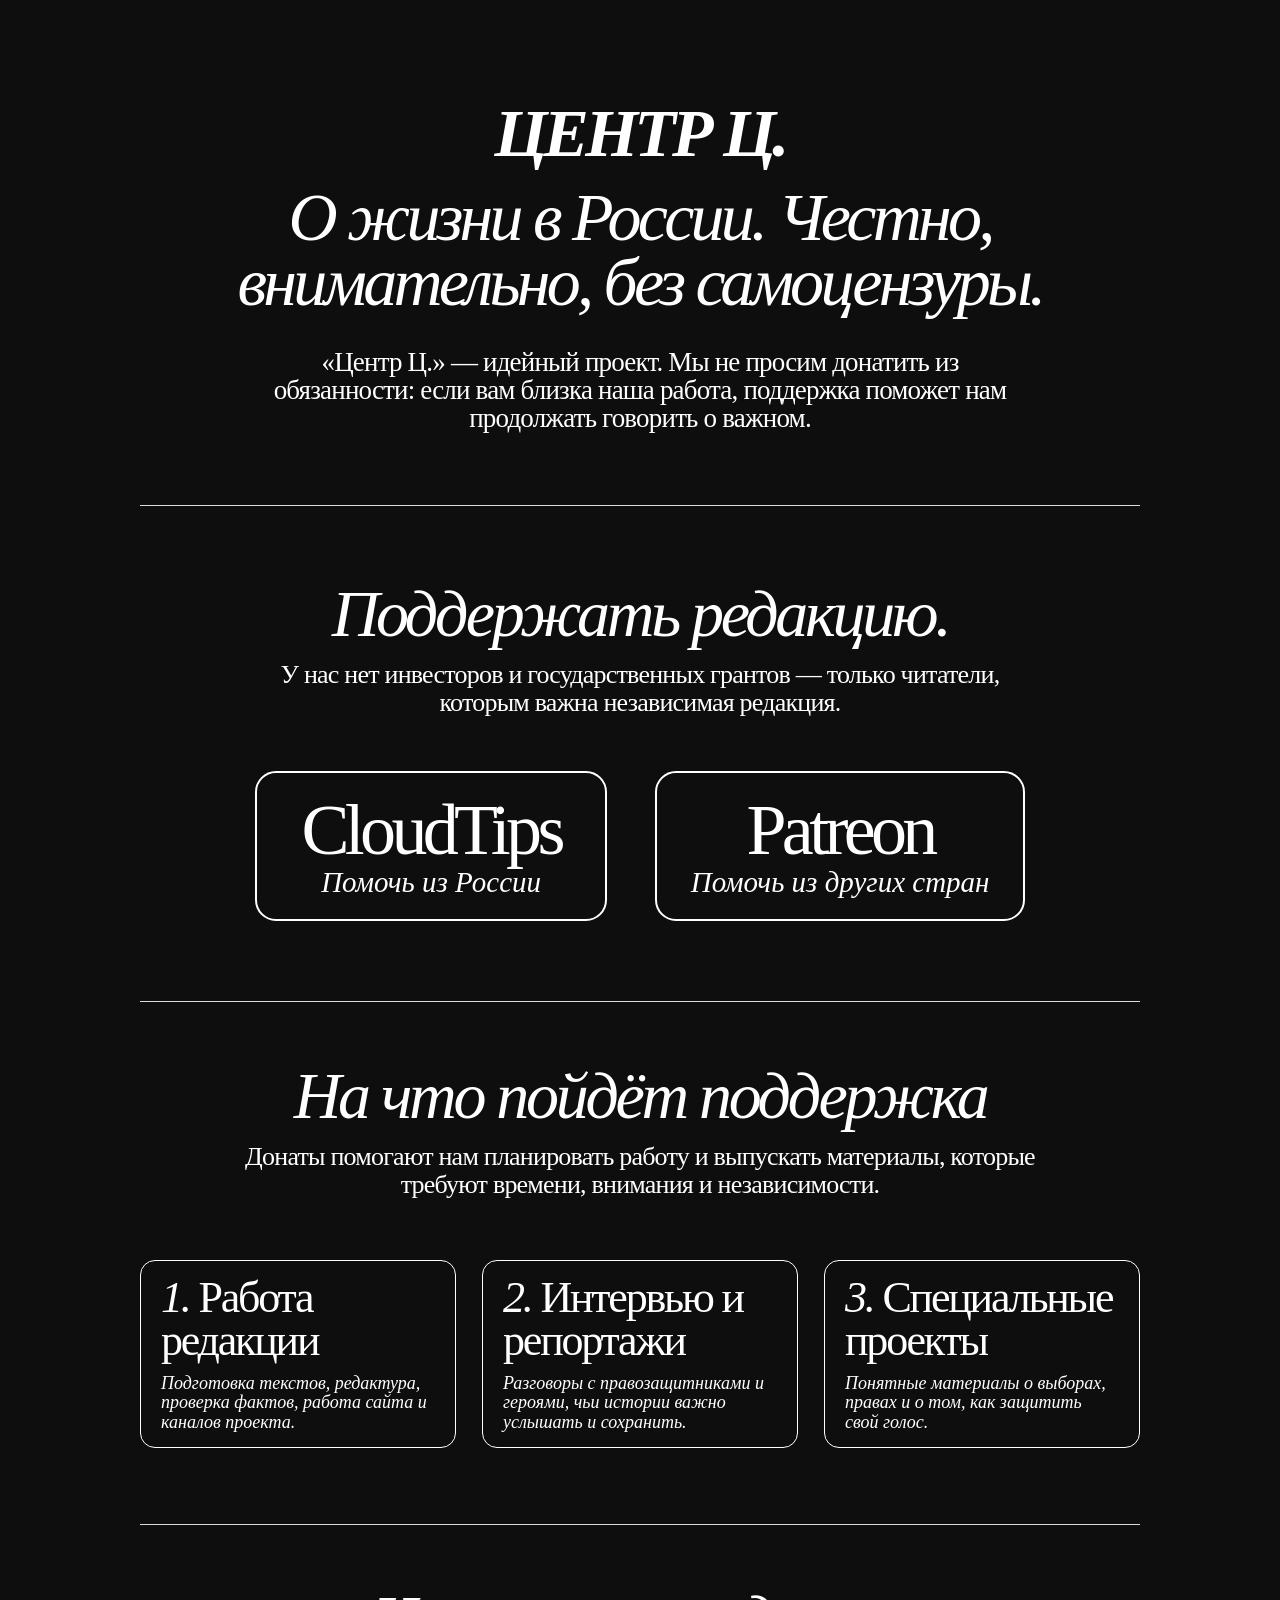
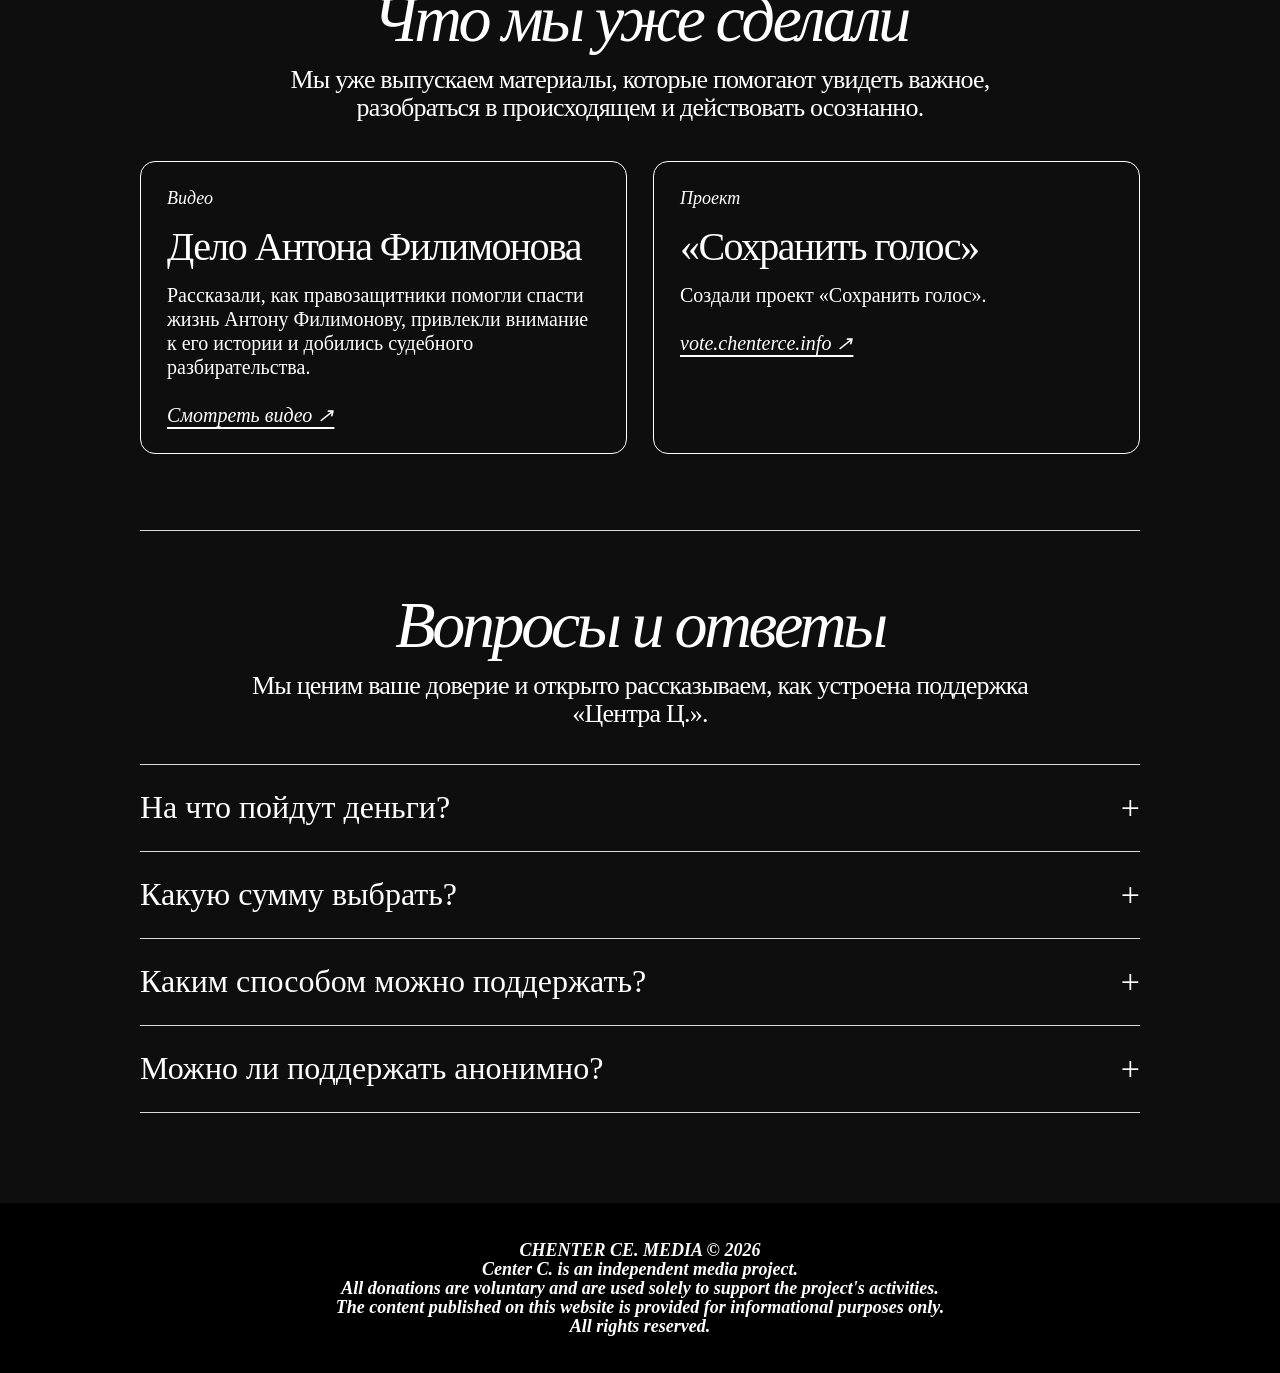
==== index.html @ a2ca0f95 "Serve donation page at root on donate.centerce.me" ====
<!doctype html>
<html lang="ru">
<head>
  <meta charset="UTF-8">
  <meta name="viewport" content="width=device-width, initial-scale=1">
  <meta name="description" content="Поддержите независимое медиа Центр Ц.">
  <link rel="canonical" href="https://donate.centerce.me">
  <title>Центр Ц. — поддержать</title>
  <style>
    :root { color-scheme: dark; --ink: #fff; --line: rgba(255,255,255,.85); }
    * { box-sizing: border-box; }
    html { scroll-behavior: smooth; }
    body { margin: 0; min-width: 320px; background: #0e0e0e; color: var(--ink); font-family: "Times New Roman", Times, serif; }
    .sheet { position: relative; isolation: isolate; overflow: hidden; background: #0e0e0e; }
    .sheet::before, .sheet::after {
      content: ''; position: absolute; z-index: -1; pointer-events: none;
      width: clamp(580px, 85vw, 1100px); aspect-ratio: 1; left: 100%;
      background: radial-gradient(circle, rgba(57,126,152,.85), rgba(57,126,152,.3) 35%, transparent 70%);
      animation: background-drift 44s linear infinite;
      will-change: transform;
    }
    .sheet::before { top: 5%; animation-delay: -12s; }
    .sheet::after { top: 49%; animation-duration: 56s; animation-delay: -38s; }
    @keyframes background-drift {
      0% { transform: translateX(0); opacity: 0; }
      12%, 88% { opacity: 1; }
      100% { transform: translateX(calc(-100vw - 100%)); opacity: 0; }
    }
    .masthead, .support, .spending, .projects, .faq { width: min(100% - 64px, 1000px); margin-inline: auto; }
    .masthead { padding: 94px 0 72px; text-align: center; }
    h1 { margin: 0 0 12px; font-size: clamp(40px, 5.5vw, 68px); font-style: italic; font-weight: 700; letter-spacing: -.055em; }
    .tagline { max-width: 900px; margin: 0 auto; font-size: clamp(32px, 5.5vw, 68px); font-style: italic; line-height: .96; letter-spacing: -.055em; }
    .project-note { max-width: 750px; margin: 32px auto 0; font-size: clamp(19px, 2.4vw, 27px); line-height: 1.05; letter-spacing: -.03em; }
    .rule { width: min(100% - 64px, 1000px); height: 1px; margin: 0 auto; background: var(--line); }
    .support { padding: 74px 0 80px; text-align: center; }
    .support-heading { margin: 0 0 14px; font-size: clamp(34px, 5.5vw, 66px); font-style: italic; font-weight: 400; line-height: 1.02; letter-spacing: -.05em; text-align: center; }
    .support-intro, .spending-intro, .projects-intro, .faq-intro { max-width: 810px; margin: 0 auto; font-size: clamp(19px, 2.4vw, 26px); line-height: 1.08; text-align: center; letter-spacing: -.03em; }
    .options { display: grid; grid-template-columns: 1fr 1.05fr; gap: 48px; max-width: 770px; margin: 54px auto 0; }
    .stamp { display: flex; flex-direction: column; justify-content: center; padding: 20px 15px; min-height: 150px; border: 2px solid white; border-radius: 21px; color: inherit; text-decoration: none; transition: background .2s, transform .2s; }
    .stamp:hover { background: rgba(255,255,255,.09); transform: translateY(-3px); }
    .via { font-size: clamp(40px, 6vw, 72px); letter-spacing: -.065em; line-height: 1; }
    .for { font-size: clamp(20px, 2.7vw, 29px); font-style: italic; }
    .spending, .projects, .faq { padding: 60px 0 0; border-top: 1px solid var(--line); }
    .spending-grid { display: grid; grid-template-columns: repeat(3, minmax(0, 1fr)); gap: 26px; margin-top: 60px; }
    .spending-card { padding: 15px 20px; border: 1px solid white; border-radius: 15px; }
    .spending-card h3 { margin: 0 0 12px; font-size: clamp(26px, 3.7vw, 44px); font-weight: 400; letter-spacing: -.05em; line-height: .98; }
    .spending-card p { margin: 0; font-size: 18px; font-style: italic; line-height: 1.08; }
    .projects, .faq { margin-top: 76px; }
    .projects-grid { display: grid; grid-template-columns: repeat(2,minmax(0,1fr)); gap: 26px; margin-top: 38px; }
    .project-card { display: block; padding: 26px; border: 1px solid white; border-radius: 15px; color: inherit; text-decoration: none; transition: background .2s; }
    .project-card:hover { background: rgba(255,255,255,.08); }
    .project-card__type { margin: 0 0 18px; font-size: 18px; font-style: italic; }
    .project-card h3 { margin: 0 0 16px; font-size: clamp(28px,3.5vw,40px); font-weight: 400; line-height: 1; letter-spacing: -.04em; }
    .project-card p:not(.project-card__type) { margin: 0; font-size: 20px; line-height: 1.2; }
    .project-card__link { display: inline-block; margin-top: 24px; font-size: 20px; font-style: italic; text-decoration: underline; text-underline-offset: 5px; overflow-wrap: anywhere; }
    .faq-list { margin-top: 36px; border-top: 1px solid var(--line); }
    .faq-item { border-bottom: 1px solid var(--line); }
    .faq-item summary { display: flex; align-items: center; justify-content: space-between; gap: 24px; padding: 24px 0; font-size: clamp(23px,3vw,32px); cursor: pointer; list-style: none; }
    .faq-item summary::-webkit-details-marker { display: none; }
    .faq-item summary::after { content: '+'; font-size: 34px; flex-shrink: 0; }
    .faq-item[open] summary::after { content: '−'; }
    .faq-answer { max-width: 850px; padding: 0 36px 26px 0; font-size: 21px; line-height: 1.35; }
    .faq-answer p { margin: 0; }
    a:focus-visible, summary:focus-visible { outline: 2px solid #96dcf7; outline-offset: 6px; }
    footer { margin-top: 90px; padding: 38px 24px; background: #000; text-align: center; font-size: 18px; font-weight: 700; font-style: italic; line-height: 1.05; }
    footer p { margin: 0; }
    @media (max-width: 640px) {
      .masthead, .support, .spending, .projects, .faq, .rule { width: calc(100% - 40px); }
      .masthead { padding: 58px 0 44px; }
      .tagline br { display: none; }
      .project-note { margin-top: 26px; line-height: 1.2; }
      .support { padding: 44px 0; }
      .options { gap: 18px; margin-top: 32px; grid-template-columns: 1fr; }
      .stamp { min-height: 126px; }
      .spending, .projects, .faq { padding-top: 42px; }
      .spending-grid, .projects-grid { grid-template-columns: 1fr; gap: 18px; margin-top: 30px; }
      .spending-card { padding: 22px; }
      .spending-card h3 { font-size: 32px; }
      .projects, .faq { margin-top: 48px; }
      .faq-answer { font-size: 19px; padding-right: 12px; }
      footer { margin-top: 56px; font-size: 15px; }
    }
    .stamp, .project-card { transition: background .25s, transform .3s, box-shadow .3s, border-color .3s; }
    @media (hover: hover) {
      .stamp:hover, .project-card:hover { transform: translateY(-5px); border-color: #b3e8fa; box-shadow: 0 12px 32px rgba(0,0,0,.2); }
      .project-card:hover .project-card__link { transform: translateX(5px); }
    }
    .stamp:active, .project-card:active { transform: translateY(0) scale(.985); }
    .project-card__link { transition: transform .3s; }
    .faq-item summary { transition: color .2s; }
    .faq-item summary:hover { color: #b3e8fa; }
    .faq-item summary::after { transition: transform .3s; }
    .faq-item[open] summary::after { content: '+'; transform: rotate(45deg); }
    .motion-pending { opacity: 0; transform: translateY(22px); }
    .motion-visible { animation: reveal-in .7s cubic-bezier(.2,.7,.2,1) both; }
    @keyframes reveal-in { from { opacity: 0; transform: translateY(22px); } to { opacity: 1; transform: translateY(0); } }
    .motion-paused::before, .motion-paused::after { animation-play-state: paused; }
    @media (prefers-reduced-motion: reduce) {
      html { scroll-behavior: auto; }
      .sheet::before, .sheet::after { animation: none; will-change: auto; opacity: 1; }
      .sheet::before { left: 60%; } .sheet::after { left: -35%; }
      .stamp, .project-card, .project-card__link, .faq-item summary, .faq-item summary::after { transition: none; }
      .motion-pending, .motion-visible { animation: none; opacity: 1; transform: none; }
    }
  </style>
</head>
<body>
  <main class="sheet">
    <header class="masthead">
      <h1>ЦЕНТР Ц.</h1>
      <p class="tagline">О жизни в России. Честно,<br>внимательно, без самоцензуры.</p>
      <p class="project-note">«Центр Ц.» — идейный проект. Мы не просим донатить из обязанности: если вам близка наша работа, поддержка поможет нам продолжать говорить о важном.</p>

    </header>

    <div class="rule" aria-hidden="true"></div>

    <section class="support" id="support" aria-labelledby="support-title">
      <h2 class="support-heading" id="support-title">Поддержать редакцию.</h2>
      <p class="support-intro">У нас нет инвесторов и государственных грантов — только читатели, которым важна независимая редакция.</p>
      <div class="options">
        <a class="stamp" href="https://pay.cloudtips.ru/p/ed5ec252" target="_blank" rel="noopener noreferrer">
          <span class="via">CloudTips</span>
          <span class="for">Помочь из России</span>
        </a>
        <a class="stamp" href="https://www.patreon.com/cw/TsentrTs" target="_blank" rel="noopener noreferrer">
          <span class="via">Patreon</span>
          <span class="for">Помочь из других стран</span>
        </a>
      </div>
    </section>

    <section class="spending" id="spending" aria-labelledby="spending-title">
      <h2 class="support-heading" id="spending-title">На что пойдёт поддержка</h2>
      <p class="spending-intro">Донаты помогают нам планировать работу и выпускать материалы, которые требуют времени, внимания и независимости.</p>
      <div class="spending-grid">
        <article class="spending-card">
          <h3><i>1.</i> Работа редакции</h3>
          <p>Подготовка текстов, редактура, проверка фактов, работа сайта и каналов проекта.</p>
        </article>
        <article class="spending-card">
          <h3><i>2.</i> Интервью и репортажи</h3>
          <p>Разговоры с правозащитниками и героями, чьи истории важно услышать и сохранить.</p>
        </article>
        <article class="spending-card">
          <h3><i>3.</i> Специальные проекты</h3>
          <p>Понятные материалы о выборах, правах и о том, как защитить свой голос.</p>
        </article>
      </div>
    </section>

    <section class="projects" id="projects" aria-labelledby="projects-title">
      <h2 class="support-heading" id="projects-title">Что мы уже сделали</h2>
      <p class="projects-intro">Мы уже выпускаем материалы, которые помогают увидеть важное, разобраться в происходящем и действовать осознанно.</p>
      <div class="projects-grid">
        <a class="project-card" href="https://youtu.be/QiKIW2X_VVM?si=Dqavt73WGXZpMaJh" target="_blank" rel="noopener noreferrer">
          <div>
            <p class="project-card__type">Видео</p>
            <h3>Дело Антона Филимонова</h3>
            <p>Рассказали, как правозащитники помогли спасти жизнь Антону Филимонову, привлекли внимание к его истории и добились судебного разбирательства.</p>
            <span class="project-card__link">Смотреть видео ↗</span>
          </div>
        </a>
        <a class="project-card" href="https://vote.chenterce.info" target="_blank" rel="noopener noreferrer">
          <div>
            <p class="project-card__type">Проект</p>
            <h3>«Сохранить голос»</h3>
            <p>Создали проект «Сохранить голос».</p>
            <span class="project-card__link">vote.chenterce.info ↗</span>
          </div>
        </a>
      </div>
    </section>

    <section class="faq" id="faq" aria-labelledby="faq-title">
      <h2 class="support-heading" id="faq-title">Вопросы и ответы</h2>
      <p class="faq-intro">Мы ценим ваше доверие и открыто рассказываем, как устроена поддержка «Центра Ц.».</p>
      <div class="faq-list">
        <details class="faq-item">
          <summary>На что пойдут деньги?</summary>
          <div class="faq-answer">
            <p>На работу редакции: подготовку материалов, оплату сервисов, развитие сайта и Telegram-канала, а также на новые специальные проекты. Ваша поддержка даёт нам возможность планировать работу и оставаться независимыми.</p>
          </div>
        </details>
        <details class="faq-item">
          <summary>Какую сумму выбрать?</summary>
          <div class="faq-answer">
            <p>Любую комфортную для вас. Разовый донат помогает уже сегодня, а регулярный — делает работу редакции устойчивее. Главное для нас — ваше участие и доверие.</p>
          </div>
        </details>
        <details class="faq-item">
          <summary>Каким способом можно поддержать?</summary>
          <div class="faq-answer">
            <p>CloudTips подойдёт для российских карт, Patreon — для платежей в других валютах. Выберите вариант, который удобен именно вам.</p>
          </div>
        </details>
        <details class="faq-item">
          <summary>Можно ли поддержать анонимно?</summary>
          <div class="faq-answer">
            <p>Возможность скрыть имя и состав передаваемых данных зависят от выбранного платёжного сервиса. Перед переводом проверьте его настройки приватности и условия обработки данных.</p>
          </div>
        </details>
      </div>
    </section>

    <footer>
      <p class="legal-title">CHENTER CE. MEDIA © 2026</p>
      <p class="legal-copy">Center C. is an independent media project.<br>All donations are voluntary and are used solely to support the project's activities.<br>The content published on this website is provided for informational purposes only.<br>All rights reserved.</p>
    </footer>
  </main>

  <script>
    (() => {
      const reduced = matchMedia('(prefers-reduced-motion: reduce)');
      const revealItems = document.querySelectorAll('.masthead > *, .support-heading, .support-intro, .spending-intro, .projects-intro, .faq-intro, .options, .spending-grid, .projects-grid, .faq-list');
      if ('IntersectionObserver' in window && !reduced.matches) {
        const observer = new IntersectionObserver(entries => {
          entries.forEach(({target, isIntersecting}) => {
            if (!isIntersecting) return;
            target.classList.remove('motion-pending');
            target.classList.add('motion-visible');
            observer.unobserve(target);
          });
        }, {threshold: .08});
        revealItems.forEach(item => { item.classList.add('motion-pending'); observer.observe(item); });
        reduced.addEventListener('change', () => {
          if (reduced.matches) { observer.disconnect(); revealItems.forEach(item => item.classList.remove('motion-pending')); }
        });
      }
      document.addEventListener('visibilitychange', () => {
        document.querySelector('.sheet').classList.toggle('motion-paused', document.hidden);
      });
      document.querySelectorAll('.faq-item').forEach(item => {
        const summary = item.querySelector('summary');
        const answer = item.querySelector('.faq-answer');
        let animation, expanded = item.open;
        summary.addEventListener('click', event => {
          if (reduced.matches || !item.animate) return;
          event.preventDefault();
          expanded = !(animation ? expanded : item.open);
          const from = item.getBoundingClientRect().height;
          if (animation) animation.cancel();
          item.open = true;
          const to = summary.getBoundingClientRect().height + (expanded ? answer.getBoundingClientRect().height : 0) + 1;
          item.style.overflow = 'hidden';
          animation = item.animate({height: [from + 'px', to + 'px']}, {duration: 280, easing: 'cubic-bezier(.2,.7,.2,1)'});
          animation.onfinish = () => { item.open = expanded; item.style.overflow = ''; animation = null; };
        });
      });
    })();
  </script>
</body>
</html>
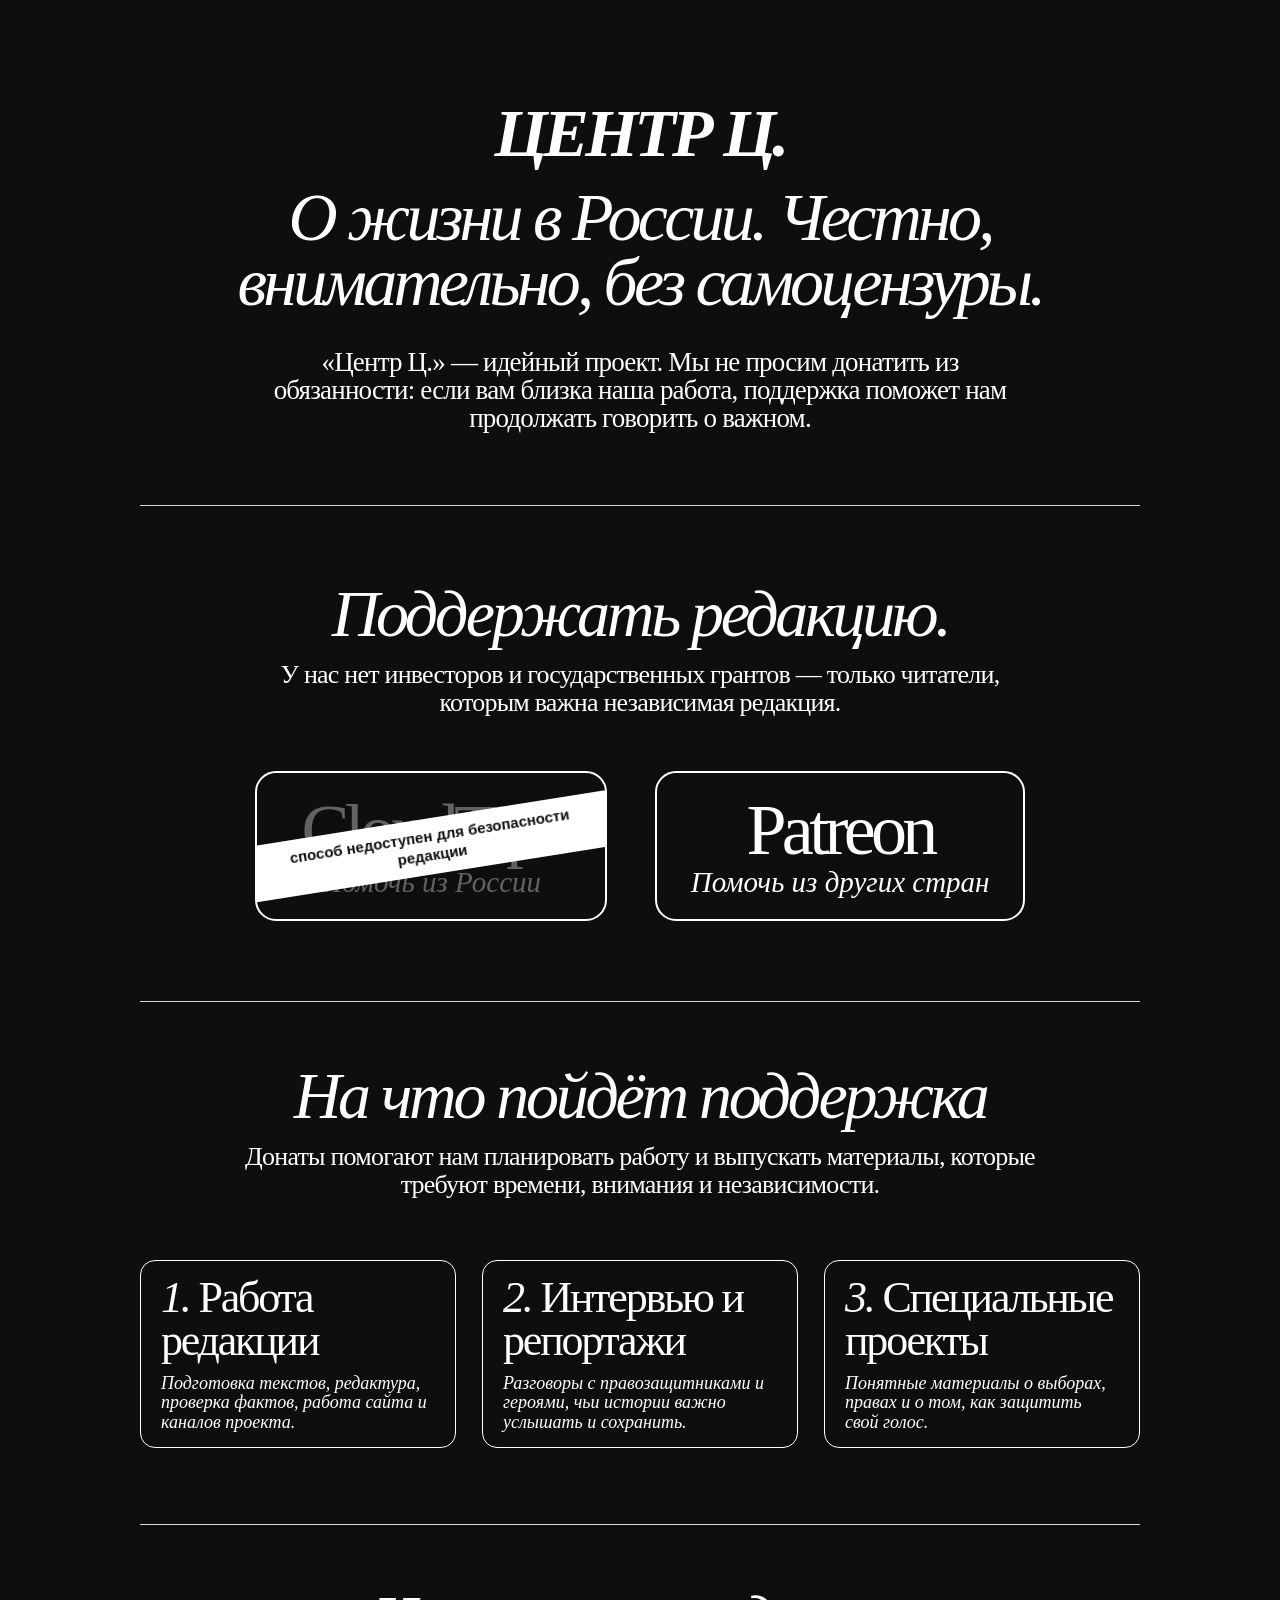
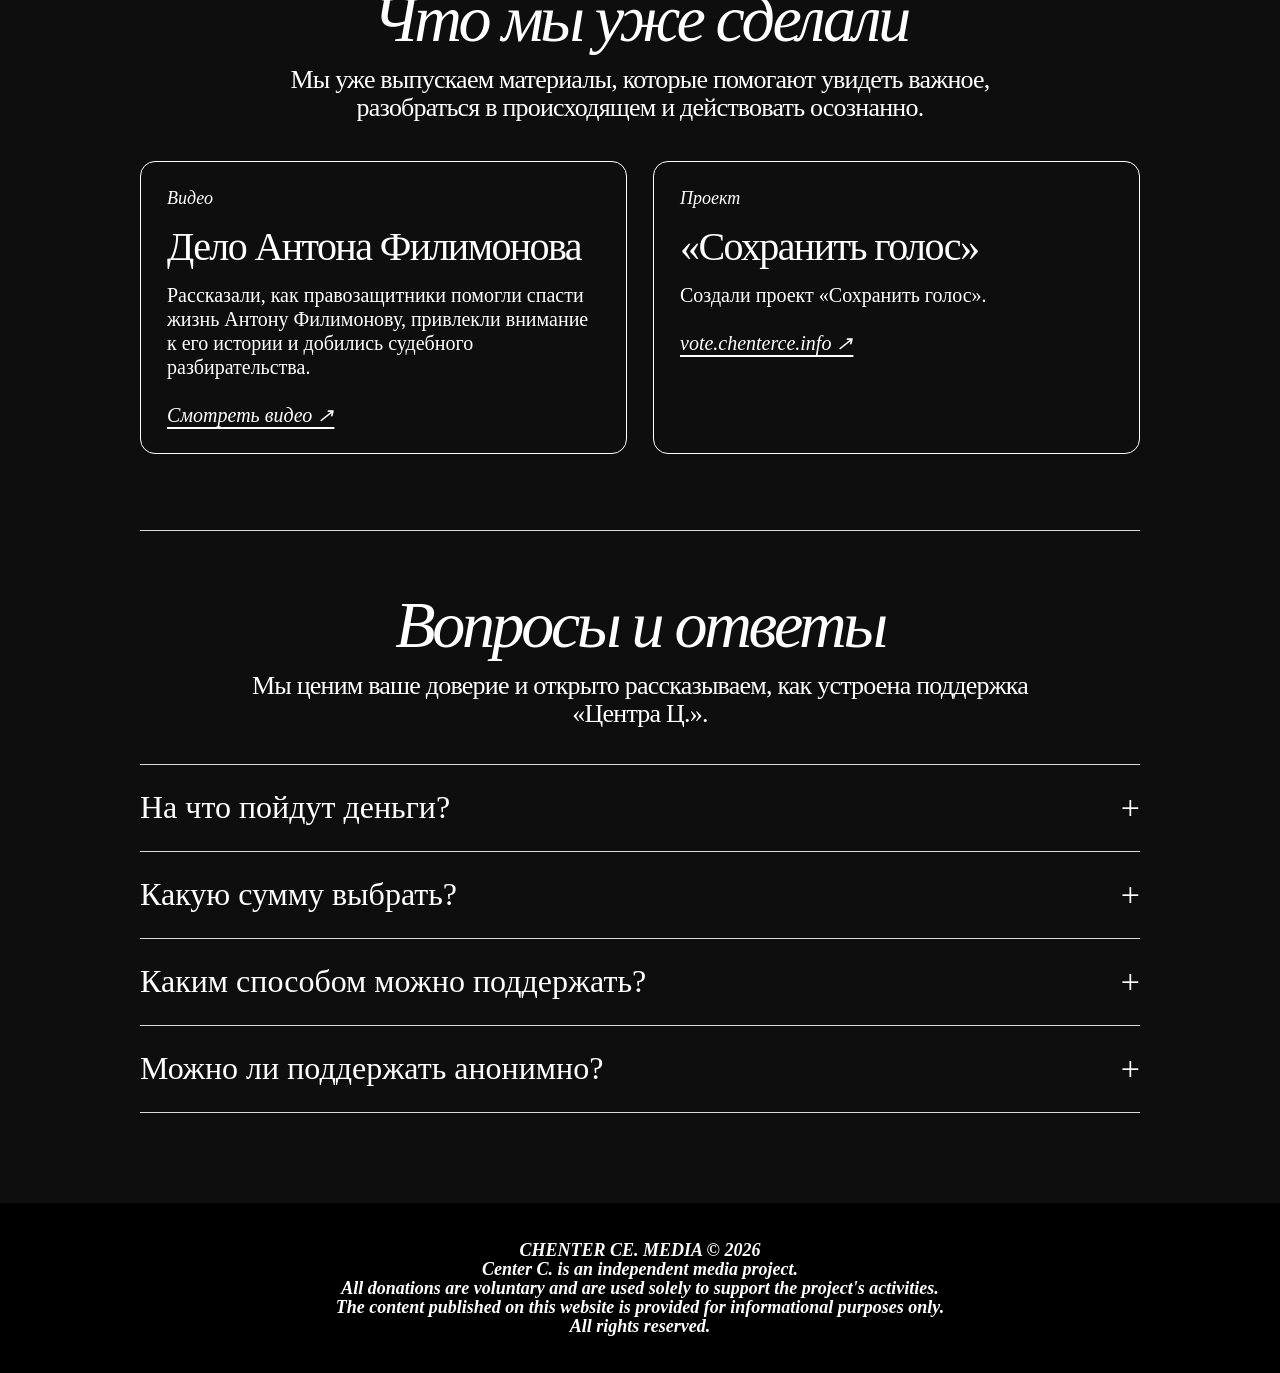
==== commit a83cbfe1: "Disable CloudTips donations for editorial safety" ====
--- a/index.html
+++ b/index.html
@@ -102,6 +102,21 @@
       .stamp, .project-card, .project-card__link, .faq-item summary, .faq-item summary::after { transition: none; }
       .motion-pending, .motion-visible { animation: none; opacity: 1; transform: none; }
     }
+
+/* Crossed-out payment method with the explanation on the stripe. */
+.donation-unavailable { position: relative; overflow: hidden; min-height: 150px; }
+.donation-unavailable > span:not(.donation-unavailable__notice) { opacity: .35; }
+.donation-unavailable__notice {
+  position: absolute; top: 50%; left: -2%; width: 104%;
+  transform: translateY(-50%) rotate(-9deg);
+  padding: 8px 20px; border-block: 1px solid #fff;
+  background: #fff; color: #0e0e0e; text-align: center;
+  font: 600 15px/1.25 Arial, sans-serif;
+}
+.donation-unavailable:hover, .donation-unavailable:active {
+  transform: none; box-shadow: none; border-color: #fff;
+}
+.stamp.donation-unavailable:hover { background: transparent; }
   </style>
 </head>
 <body>
@@ -119,10 +134,11 @@
       <h2 class="support-heading" id="support-title">Поддержать редакцию.</h2>
       <p class="support-intro">У нас нет инвесторов и государственных грантов — только читатели, которым важна независимая редакция.</p>
       <div class="options">
-        <a class="stamp" href="https://pay.cloudtips.ru/p/ed5ec252" target="_blank" rel="noopener noreferrer">
+        <div class="stamp donation-unavailable" aria-disabled="true">
           <span class="via">CloudTips</span>
           <span class="for">Помочь из России</span>
-        </a>
+          <span class="donation-unavailable__notice">способ недоступен для безопасности редакции</span>
+        </div>
         <a class="stamp" href="https://www.patreon.com/cw/TsentrTs" target="_blank" rel="noopener noreferrer">
           <span class="via">Patreon</span>
           <span class="for">Помочь из других стран</span>
@@ -191,7 +207,7 @@
         <details class="faq-item">
           <summary>Каким способом можно поддержать?</summary>
           <div class="faq-answer">
-            <p>CloudTips подойдёт для российских карт, Patreon — для платежей в других валютах. Выберите вариант, который удобен именно вам.</p>
+            <p>CloudTips недоступен для безопасности редакции. Поддержать нас можно через Patreon.</p>
           </div>
         </details>
         <details class="faq-item">
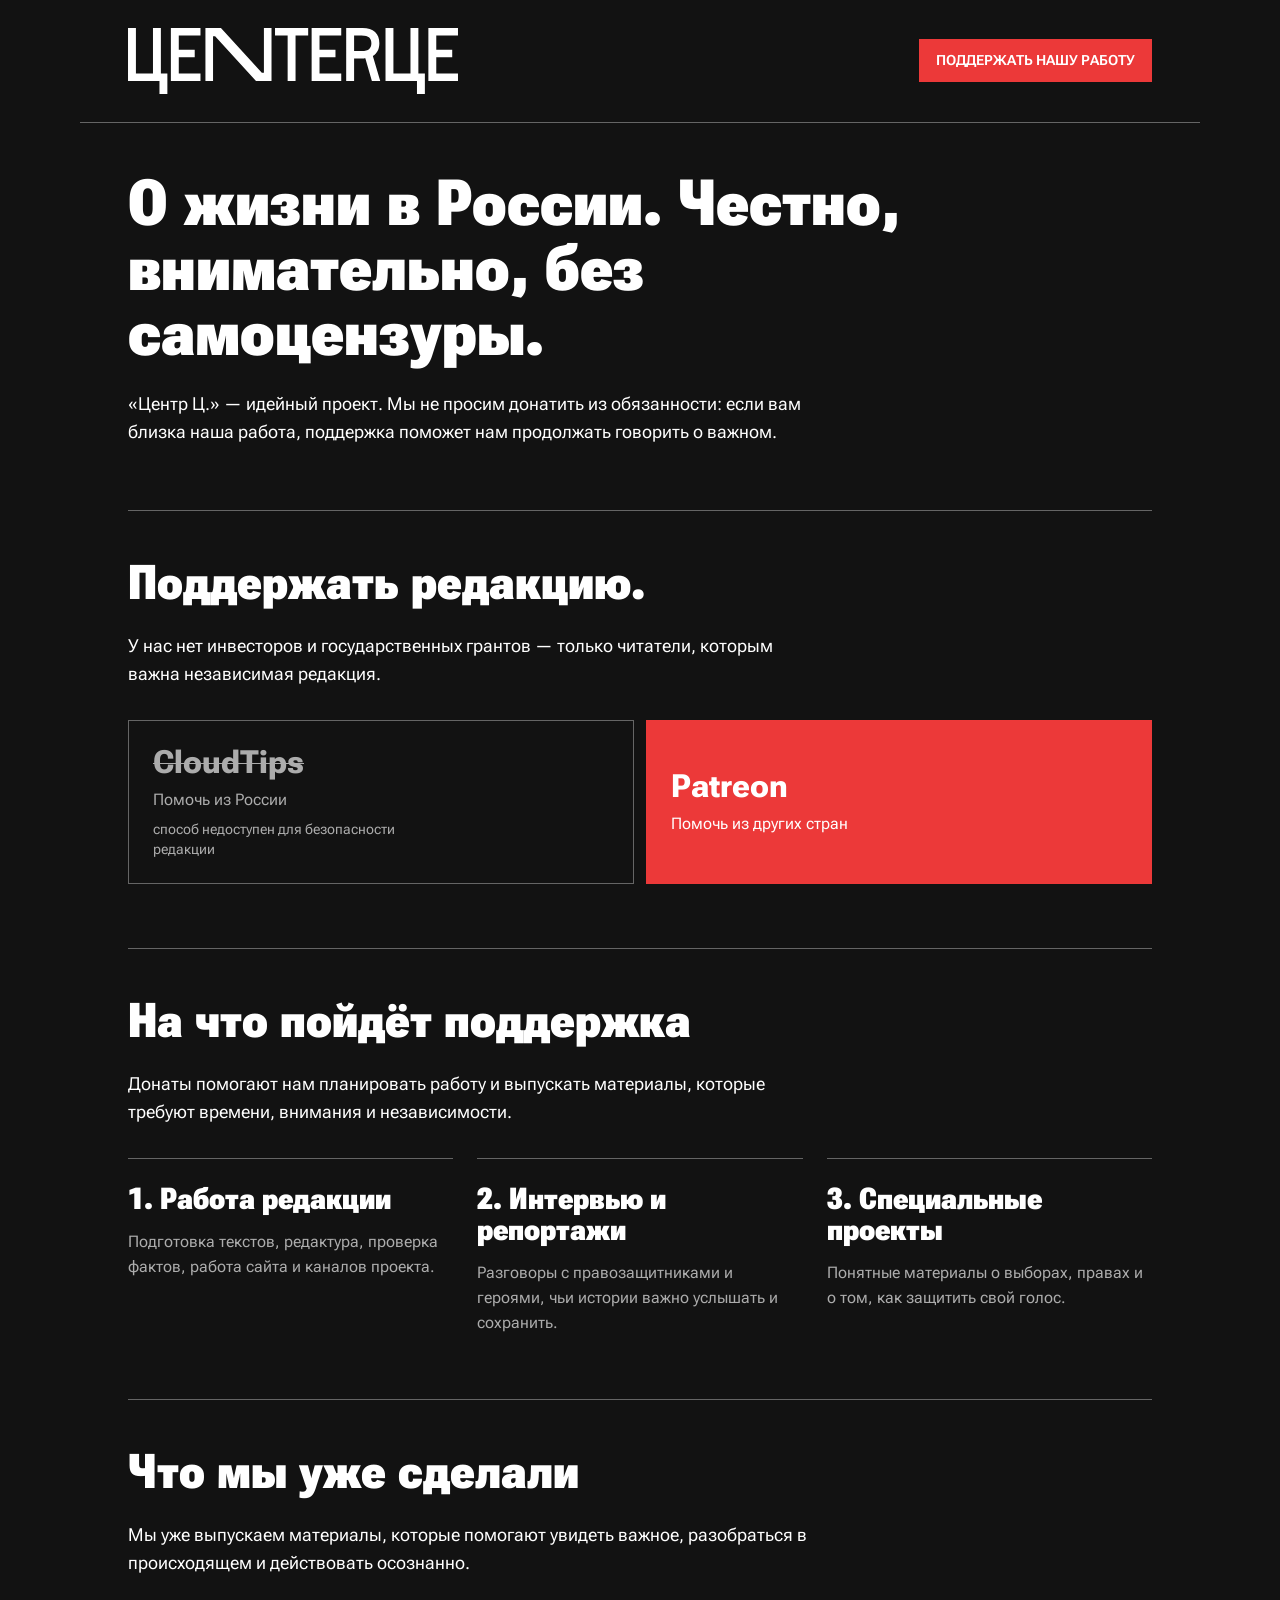
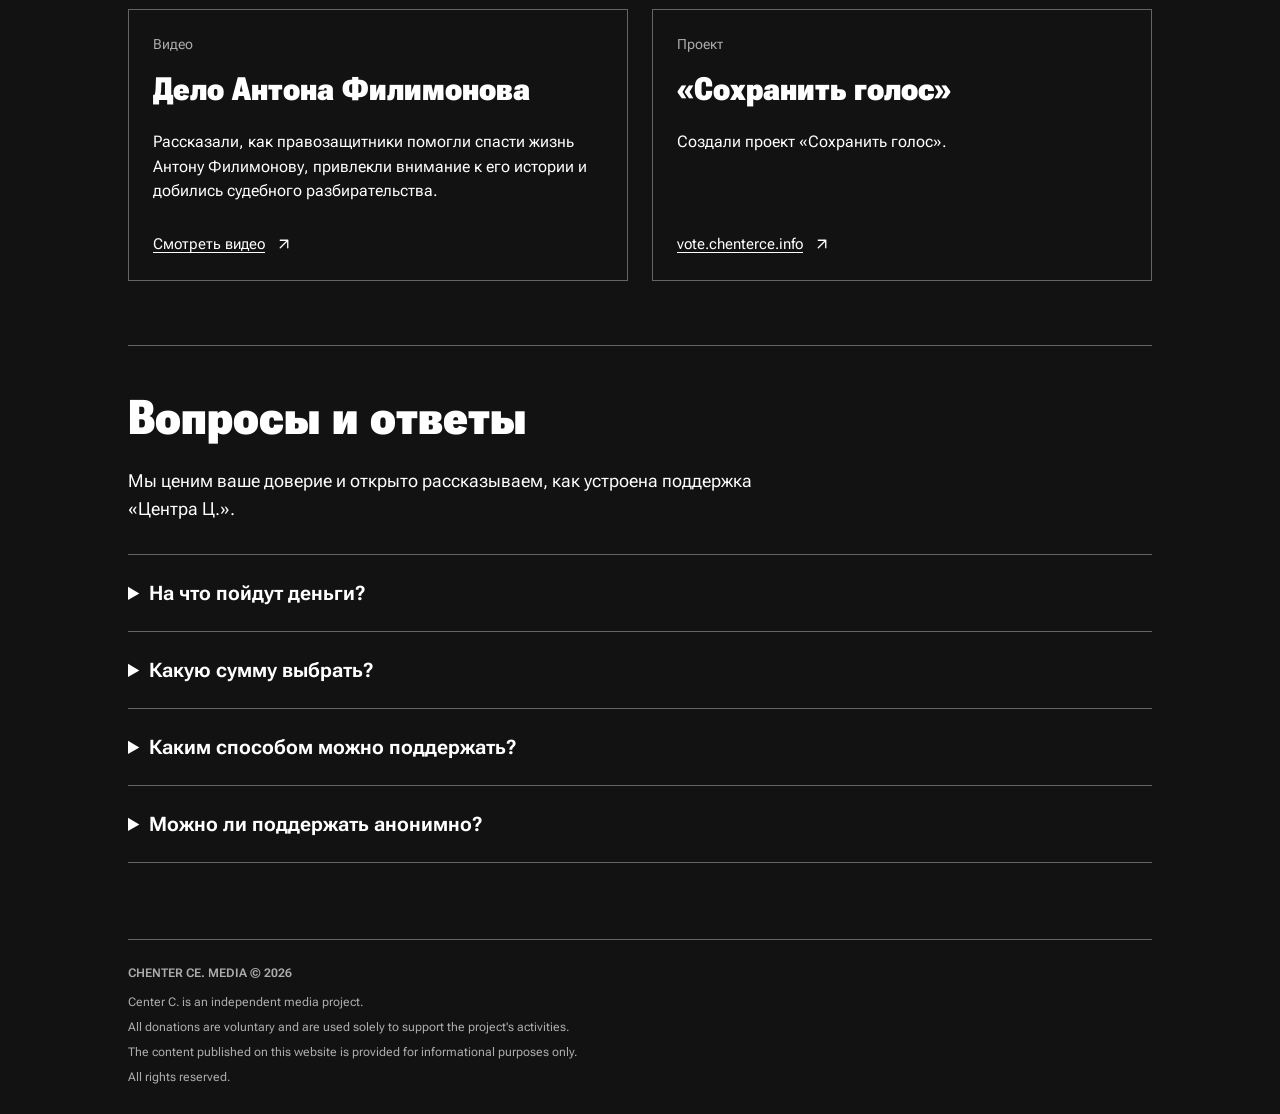
==== commit 398e8257: "Apply Centerce design to donation page" ====
--- a/index.html
+++ b/index.html
@@ -6,124 +6,20 @@
   <meta name="description" content="Поддержите независимое медиа Центр Ц.">
   <link rel="canonical" href="https://donate.centerce.me">
   <title>Центр Ц. — поддержать</title>
-  <style>
-    :root { color-scheme: dark; --ink: #fff; --line: rgba(255,255,255,.85); }
-    * { box-sizing: border-box; }
-    html { scroll-behavior: smooth; }
-    body { margin: 0; min-width: 320px; background: #0e0e0e; color: var(--ink); font-family: "Times New Roman", Times, serif; }
-    .sheet { position: relative; isolation: isolate; overflow: hidden; background: #0e0e0e; }
-    .sheet::before, .sheet::after {
-      content: ''; position: absolute; z-index: -1; pointer-events: none;
-      width: clamp(580px, 85vw, 1100px); aspect-ratio: 1; left: 100%;
-      background: radial-gradient(circle, rgba(57,126,152,.85), rgba(57,126,152,.3) 35%, transparent 70%);
-      animation: background-drift 44s linear infinite;
-      will-change: transform;
-    }
-    .sheet::before { top: 5%; animation-delay: -12s; }
-    .sheet::after { top: 49%; animation-duration: 56s; animation-delay: -38s; }
-    @keyframes background-drift {
-      0% { transform: translateX(0); opacity: 0; }
-      12%, 88% { opacity: 1; }
-      100% { transform: translateX(calc(-100vw - 100%)); opacity: 0; }
-    }
-    .masthead, .support, .spending, .projects, .faq { width: min(100% - 64px, 1000px); margin-inline: auto; }
-    .masthead { padding: 94px 0 72px; text-align: center; }
-    h1 { margin: 0 0 12px; font-size: clamp(40px, 5.5vw, 68px); font-style: italic; font-weight: 700; letter-spacing: -.055em; }
-    .tagline { max-width: 900px; margin: 0 auto; font-size: clamp(32px, 5.5vw, 68px); font-style: italic; line-height: .96; letter-spacing: -.055em; }
-    .project-note { max-width: 750px; margin: 32px auto 0; font-size: clamp(19px, 2.4vw, 27px); line-height: 1.05; letter-spacing: -.03em; }
-    .rule { width: min(100% - 64px, 1000px); height: 1px; margin: 0 auto; background: var(--line); }
-    .support { padding: 74px 0 80px; text-align: center; }
-    .support-heading { margin: 0 0 14px; font-size: clamp(34px, 5.5vw, 66px); font-style: italic; font-weight: 400; line-height: 1.02; letter-spacing: -.05em; text-align: center; }
-    .support-intro, .spending-intro, .projects-intro, .faq-intro { max-width: 810px; margin: 0 auto; font-size: clamp(19px, 2.4vw, 26px); line-height: 1.08; text-align: center; letter-spacing: -.03em; }
-    .options { display: grid; grid-template-columns: 1fr 1.05fr; gap: 48px; max-width: 770px; margin: 54px auto 0; }
-    .stamp { display: flex; flex-direction: column; justify-content: center; padding: 20px 15px; min-height: 150px; border: 2px solid white; border-radius: 21px; color: inherit; text-decoration: none; transition: background .2s, transform .2s; }
-    .stamp:hover { background: rgba(255,255,255,.09); transform: translateY(-3px); }
-    .via { font-size: clamp(40px, 6vw, 72px); letter-spacing: -.065em; line-height: 1; }
-    .for { font-size: clamp(20px, 2.7vw, 29px); font-style: italic; }
-    .spending, .projects, .faq { padding: 60px 0 0; border-top: 1px solid var(--line); }
-    .spending-grid { display: grid; grid-template-columns: repeat(3, minmax(0, 1fr)); gap: 26px; margin-top: 60px; }
-    .spending-card { padding: 15px 20px; border: 1px solid white; border-radius: 15px; }
-    .spending-card h3 { margin: 0 0 12px; font-size: clamp(26px, 3.7vw, 44px); font-weight: 400; letter-spacing: -.05em; line-height: .98; }
-    .spending-card p { margin: 0; font-size: 18px; font-style: italic; line-height: 1.08; }
-    .projects, .faq { margin-top: 76px; }
-    .projects-grid { display: grid; grid-template-columns: repeat(2,minmax(0,1fr)); gap: 26px; margin-top: 38px; }
-    .project-card { display: block; padding: 26px; border: 1px solid white; border-radius: 15px; color: inherit; text-decoration: none; transition: background .2s; }
-    .project-card:hover { background: rgba(255,255,255,.08); }
-    .project-card__type { margin: 0 0 18px; font-size: 18px; font-style: italic; }
-    .project-card h3 { margin: 0 0 16px; font-size: clamp(28px,3.5vw,40px); font-weight: 400; line-height: 1; letter-spacing: -.04em; }
-    .project-card p:not(.project-card__type) { margin: 0; font-size: 20px; line-height: 1.2; }
-    .project-card__link { display: inline-block; margin-top: 24px; font-size: 20px; font-style: italic; text-decoration: underline; text-underline-offset: 5px; overflow-wrap: anywhere; }
-    .faq-list { margin-top: 36px; border-top: 1px solid var(--line); }
-    .faq-item { border-bottom: 1px solid var(--line); }
-    .faq-item summary { display: flex; align-items: center; justify-content: space-between; gap: 24px; padding: 24px 0; font-size: clamp(23px,3vw,32px); cursor: pointer; list-style: none; }
-    .faq-item summary::-webkit-details-marker { display: none; }
-    .faq-item summary::after { content: '+'; font-size: 34px; flex-shrink: 0; }
-    .faq-item[open] summary::after { content: '−'; }
-    .faq-answer { max-width: 850px; padding: 0 36px 26px 0; font-size: 21px; line-height: 1.35; }
-    .faq-answer p { margin: 0; }
-    a:focus-visible, summary:focus-visible { outline: 2px solid #96dcf7; outline-offset: 6px; }
-    footer { margin-top: 90px; padding: 38px 24px; background: #000; text-align: center; font-size: 18px; font-weight: 700; font-style: italic; line-height: 1.05; }
-    footer p { margin: 0; }
-    @media (max-width: 640px) {
-      .masthead, .support, .spending, .projects, .faq, .rule { width: calc(100% - 40px); }
-      .masthead { padding: 58px 0 44px; }
-      .tagline br { display: none; }
-      .project-note { margin-top: 26px; line-height: 1.2; }
-      .support { padding: 44px 0; }
-      .options { gap: 18px; margin-top: 32px; grid-template-columns: 1fr; }
-      .stamp { min-height: 126px; }
-      .spending, .projects, .faq { padding-top: 42px; }
-      .spending-grid, .projects-grid { grid-template-columns: 1fr; gap: 18px; margin-top: 30px; }
-      .spending-card { padding: 22px; }
-      .spending-card h3 { font-size: 32px; }
-      .projects, .faq { margin-top: 48px; }
-      .faq-answer { font-size: 19px; padding-right: 12px; }
-      footer { margin-top: 56px; font-size: 15px; }
-    }
-    .stamp, .project-card { transition: background .25s, transform .3s, box-shadow .3s, border-color .3s; }
-    @media (hover: hover) {
-      .stamp:hover, .project-card:hover { transform: translateY(-5px); border-color: #b3e8fa; box-shadow: 0 12px 32px rgba(0,0,0,.2); }
-      .project-card:hover .project-card__link { transform: translateX(5px); }
-    }
-    .stamp:active, .project-card:active { transform: translateY(0) scale(.985); }
-    .project-card__link { transition: transform .3s; }
-    .faq-item summary { transition: color .2s; }
-    .faq-item summary:hover { color: #b3e8fa; }
-    .faq-item summary::after { transition: transform .3s; }
-    .faq-item[open] summary::after { content: '+'; transform: rotate(45deg); }
-    .motion-pending { opacity: 0; transform: translateY(22px); }
-    .motion-visible { animation: reveal-in .7s cubic-bezier(.2,.7,.2,1) both; }
-    @keyframes reveal-in { from { opacity: 0; transform: translateY(22px); } to { opacity: 1; transform: translateY(0); } }
-    .motion-paused::before, .motion-paused::after { animation-play-state: paused; }
-    @media (prefers-reduced-motion: reduce) {
-      html { scroll-behavior: auto; }
-      .sheet::before, .sheet::after { animation: none; will-change: auto; opacity: 1; }
-      .sheet::before { left: 60%; } .sheet::after { left: -35%; }
-      .stamp, .project-card, .project-card__link, .faq-item summary, .faq-item summary::after { transition: none; }
-      .motion-pending, .motion-visible { animation: none; opacity: 1; transform: none; }
-    }
-
-/* Crossed-out payment method with the explanation on the stripe. */
-.donation-unavailable { position: relative; overflow: hidden; min-height: 150px; }
-.donation-unavailable > span:not(.donation-unavailable__notice) { opacity: .35; }
-.donation-unavailable__notice {
-  position: absolute; top: 50%; left: -2%; width: 104%;
-  transform: translateY(-50%) rotate(-9deg);
-  padding: 8px 20px; border-block: 1px solid #fff;
-  background: #fff; color: #0e0e0e; text-align: center;
-  font: 600 15px/1.25 Arial, sans-serif;
-}
-.donation-unavailable:hover, .donation-unavailable:active {
-  transform: none; box-shadow: none; border-color: #fff;
-}
-.stamp.donation-unavailable:hover { background: transparent; }
-  </style>
+  <meta name="theme-color" content="#121212">
+  <link rel="preload" href="assets/RobotoFlex.ttf" as="font" type="font/ttf" crossorigin>
+  <link rel="stylesheet" href="centerce-base.css">
+  <link rel="stylesheet" href="donation.css">
 </head>
 <body>
+  <a class="skip-link" href="#support">К способам поддержки</a>
+  <header class="site-header">
+    <a class="brand" href="https://centerce.me/" aria-label="Центр Ц. — на главную"><img src="assets/logo.svg" alt="Центр Ц." width="2978" height="592"></a>
+    <a class="donate" href="#support">Поддержать нашу работу</a>
+  </header>
   <main class="sheet">
     <header class="masthead">
-      <h1>ЦЕНТР Ц.</h1>
-      <p class="tagline">О жизни в России. Честно,<br>внимательно, без самоцензуры.</p>
+      <h1 class="tagline">О жизни в России. Честно,<br> внимательно, без самоцензуры.</h1>
       <p class="project-note">«Центр Ц.» — идейный проект. Мы не просим донатить из обязанности: если вам близка наша работа, поддержка поможет нам продолжать говорить о важном.</p>
 
     </header>
@@ -174,7 +70,7 @@
             <p class="project-card__type">Видео</p>
             <h3>Дело Антона Филимонова</h3>
             <p>Рассказали, как правозащитники помогли спасти жизнь Антону Филимонову, привлекли внимание к его истории и добились судебного разбирательства.</p>
-            <span class="project-card__link">Смотреть видео ↗</span>
+            <span class="project-card__link">Смотреть видео <svg class="arrow-icon" xmlns="http://www.w3.org/2000/svg" width="18" height="18" viewBox="0 0 24 24" fill="none" stroke="currentColor" stroke-width="1.75" stroke-linecap="round" stroke-linejoin="round" aria-hidden="true" focusable="false"><path d="M7 17 17 7M7 7h10v10"></path></svg></span>
           </div>
         </a>
         <a class="project-card" href="https://vote.chenterce.info" target="_blank" rel="noopener noreferrer">
@@ -182,7 +78,7 @@
             <p class="project-card__type">Проект</p>
             <h3>«Сохранить голос»</h3>
             <p>Создали проект «Сохранить голос».</p>
-            <span class="project-card__link">vote.chenterce.info ↗</span>
+            <span class="project-card__link">vote.chenterce.info <svg class="arrow-icon" xmlns="http://www.w3.org/2000/svg" width="18" height="18" viewBox="0 0 24 24" fill="none" stroke="currentColor" stroke-width="1.75" stroke-linecap="round" stroke-linejoin="round" aria-hidden="true" focusable="false"><path d="M7 17 17 7M7 7h10v10"></path></svg></span>
           </div>
         </a>
       </div>
@@ -225,45 +121,6 @@
     </footer>
   </main>
 
-  <script>
-    (() => {
-      const reduced = matchMedia('(prefers-reduced-motion: reduce)');
-      const revealItems = document.querySelectorAll('.masthead > *, .support-heading, .support-intro, .spending-intro, .projects-intro, .faq-intro, .options, .spending-grid, .projects-grid, .faq-list');
-      if ('IntersectionObserver' in window && !reduced.matches) {
-        const observer = new IntersectionObserver(entries => {
-          entries.forEach(({target, isIntersecting}) => {
-            if (!isIntersecting) return;
-            target.classList.remove('motion-pending');
-            target.classList.add('motion-visible');
-            observer.unobserve(target);
-          });
-        }, {threshold: .08});
-        revealItems.forEach(item => { item.classList.add('motion-pending'); observer.observe(item); });
-        reduced.addEventListener('change', () => {
-          if (reduced.matches) { observer.disconnect(); revealItems.forEach(item => item.classList.remove('motion-pending')); }
-        });
-      }
-      document.addEventListener('visibilitychange', () => {
-        document.querySelector('.sheet').classList.toggle('motion-paused', document.hidden);
-      });
-      document.querySelectorAll('.faq-item').forEach(item => {
-        const summary = item.querySelector('summary');
-        const answer = item.querySelector('.faq-answer');
-        let animation, expanded = item.open;
-        summary.addEventListener('click', event => {
-          if (reduced.matches || !item.animate) return;
-          event.preventDefault();
-          expanded = !(animation ? expanded : item.open);
-          const from = item.getBoundingClientRect().height;
-          if (animation) animation.cancel();
-          item.open = true;
-          const to = summary.getBoundingClientRect().height + (expanded ? answer.getBoundingClientRect().height : 0) + 1;
-          item.style.overflow = 'hidden';
-          animation = item.animate({height: [from + 'px', to + 'px']}, {duration: 280, easing: 'cubic-bezier(.2,.7,.2,1)'});
-          animation.onfinish = () => { item.open = expanded; item.style.overflow = ''; animation = null; };
-        });
-      });
-    })();
-  </script>
+
 </body>
 </html>
--- a/centerce-base.css
+++ b/centerce-base.css
@@ -0,0 +1,70 @@
+@font-face {
+  font-family: 'Roboto Flex';
+  src: url('assets/RobotoFlex.ttf') format('truetype');
+  font-style: normal;
+  font-weight: 100 1000;
+  font-stretch: 25% 151%;
+  font-display: swap;
+}
+:root { color-scheme: dark; --background: #121212; --text: #fff; --muted: #acacac; --rule: #656565; --red: #ec3939; }
+* { box-sizing: border-box; }
+html { background: var(--background); }
+body { margin: 0; color: var(--text); font-family: 'Roboto Flex', sans-serif; font-size: 1rem; line-height: 1.5; }
+a { color: inherit; text-underline-offset: .2em; }
+a:focus-visible { outline: 2px solid white; outline-offset: 7px; }
+.skip-link { position: absolute; left: 20px; top: -100px; background: var(--background); padding: 12px; }
+.skip-link:focus { top: 10px; }
+.site-header { max-width: 1120px; margin: 0 auto; padding: 28px 48px; display: flex; align-items: center; justify-content: space-between; gap: 24px; border-bottom: 1px solid var(--rule); }
+.brand { display: block; width: min(330px, 55vw); }
+.brand img { display: block; width: 100%; height: auto; }
+.donate { display: inline-flex; align-items: center; justify-content: center; padding: 11px 17px; background: var(--red); color: white; font-size: .875rem; font-weight: 650; text-decoration: none; text-transform: uppercase; white-space: nowrap; }
+.donate:hover { background: #ff4949; }
+.page { max-width: 1120px; margin: 0 auto; padding: 48px 48px 24px; min-height: calc(100svh - 104px); display: flex; flex-direction: column; }
+main { padding-bottom: 76px; }
+.story { max-width: 100%; }
+.story + .story { margin-top: 64px; padding-top: 48px; border-top: 1px solid var(--rule); }
+.story-cover { display: block; margin-bottom: 28px; overflow: hidden; }
+.story-cover img { display: block; width: 100%; height: auto; }
+.byline { display: flex; gap: 22px; color: var(--muted); font-size: .875rem; }
+h2 { max-width: 920px; margin: 18px 0 24px; font-size: clamp(2.3rem, 5vw, 4.5rem); font-weight: 850; font-stretch: 65%; font-variation-settings: 'wdth' 65, 'opsz' 48; line-height: 1.02; }
+h2 a { text-decoration: none; }
+h2 a:hover { text-decoration: underline; text-decoration-thickness: 1px; }
+.description { max-width: 690px; margin: 0; font-size: 1.125rem; line-height: 1.55; }
+.read-link { display: inline-flex; align-items: center; gap: 10px; margin-top: 29px; font-size: .9375rem; }
+
+.read-link span { color: var(--muted); font-size: .75rem; text-decoration: none; }
+footer { display: flex; justify-content: space-between; gap: 20px; margin-top: auto; padding-top: 19px; border-top: 1px solid var(--rule); font-size: .75rem; color: var(--muted); }
+@media (max-width: 600px) {
+  .site-header { padding: 18px 22px; gap: 12px; }
+  .brand { width: 155px; }
+  .donate { padding: 9px 9px; font-size: .61rem; }
+  .page { padding: 28px 22px 22px; }
+  main { padding-bottom: 54px; }
+  .story-cover { margin-bottom: 22px; }
+  h2 { margin-top: 16px; font-size: 2.35rem; line-height: 1.03; }
+  .description { font-size: 1rem; }
+  footer { align-items: flex-end; }
+  footer span:first-child { max-width: 210px; }
+}
+@media (prefers-reduced-motion: no-preference) {
+  @keyframes reveal-up { from { opacity: 0; transform: translateY(14px); } to { opacity: 1; transform: translateY(0); } }
+  .site-header { animation: reveal-up .45s cubic-bezier(.22,.8,.32,1) both; }
+  .story { animation: reveal-up .55s .08s cubic-bezier(.22,.8,.32,1) both; }
+  .brand img { transition: opacity .2s ease, transform .25s cubic-bezier(.22,.8,.32,1); }
+  .brand:hover img { opacity: .78; transform: scale(.985); }
+  .donate { transition: transform .18s ease, background-color .18s ease, box-shadow .18s ease; }
+  .donate:hover { transform: translateY(-2px); box-shadow: 0 7px 0 rgba(236,57,57,.23); }
+  .donate:active { transform: translateY(1px) scale(.985); box-shadow: none; }
+  .story-cover img { transition: transform .7s cubic-bezier(.2,.75,.25,1), filter .35s ease; }
+  .story-cover:hover img { transform: scale(1.018); filter: contrast(1.04); }
+  h2 a { background-image: linear-gradient(currentColor,currentColor); background-position: 0 100%; background-repeat: no-repeat; background-size: 0 2px; transition: background-size .35s cubic-bezier(.22,.8,.32,1); }
+  h2 a:hover { background-size: 100% 2px; text-decoration: none; }
+  .read-link .arrow-icon { transition: transform .2s ease; }
+  .read-link:hover .arrow-icon { transform: translateX(5px); }
+}
+
+.site-footer{display:block}
+.footer-top{display:flex;justify-content:space-between;gap:20px}
+.legal{margin-top:24px;max-width:760px;font-size:12px;line-height:1.6;text-align:left;font-weight:400;font-variation-settings:"wdth" 100;color:#acacac}
+.legal p,.article .legal p{margin:0 0 6px;letter-spacing:0}
+.legal p:first-child{font-weight:650}
--- a/donation.css
+++ b/donation.css
@@ -0,0 +1,78 @@
+/* Donation content with the typography, palette and layout of centerce.me. */
+html { scroll-behavior: smooth; }
+.sheet { max-width: 1120px; margin: 0 auto; padding: 48px 48px 24px; }
+.masthead { padding-bottom: 64px; }
+.tagline, .support-heading, .spending-card h3, .project-card h3 {
+  font-weight: 850; font-stretch: 65%;
+  font-variation-settings: 'wdth' 65, 'opsz' 48;
+  line-height: 1.02;
+}
+.tagline { max-width: 920px; margin: 0 0 24px; font-size: clamp(2.3rem, 5vw, 4.5rem); }
+.project-note, .support-intro, .spending-intro, .projects-intro, .faq-intro {
+  max-width: 690px; margin: 0; font-size: 1.125rem; line-height: 1.55;
+}
+.rule { border-top: 1px solid var(--rule); }
+.support, .spending, .projects, .faq { padding-top: 48px; scroll-margin-top: 24px; }
+.spending, .projects, .faq { margin-top: 64px; border-top: 1px solid var(--rule); }
+.support-heading { margin: 0 0 24px; font-size: clamp(2rem, 4vw, 3rem); }
+.options { display: grid; grid-template-columns: repeat(2, minmax(0, 1fr)); gap: 12px; margin-top: 32px; }
+.stamp { display: flex; flex-direction: column; justify-content: center; gap: 8px; min-height: 160px; padding: 24px; border: 1px solid var(--rule); text-decoration: none; }
+a.stamp { background: var(--red); border-color: var(--red); }
+a.stamp:hover { background: #ff4949; border-color: #ff4949; }
+.via { font-size: 2rem; font-weight: 750; line-height: 1.1; }
+.for { font-size: 1rem; }
+.donation-unavailable { color: var(--muted); }
+.donation-unavailable .via { text-decoration: line-through; text-decoration-thickness: 1px; }
+.donation-unavailable__notice { max-width: 280px; font-size: .875rem; line-height: 1.4; }
+.spending-grid { display: grid; grid-template-columns: repeat(3, minmax(0, 1fr)); gap: 24px; margin-top: 32px; }
+.spending-card { border-top: 1px solid var(--rule); padding-top: 24px; }
+.spending-card h3 { font-size: 1.9rem; margin: 0 0 16px; }
+.spending-card h3 i { font-style: normal; }
+.spending-card p { margin: 0; color: var(--muted); font-size: 1rem; line-height: 1.55; }
+.projects-grid { display: grid; grid-template-columns: repeat(2, minmax(0, 1fr)); gap: 24px; margin-top: 32px; }
+.project-card { display: flex; border: 1px solid var(--rule); padding: 24px; text-decoration: none; }
+.project-card > div { display: flex; flex-direction: column; align-items: flex-start; }
+.project-card__type { margin: 0 0 18px; color: var(--muted); font-size: .875rem; }
+.project-card h3 { margin: 0 0 24px; font-size: 2rem; }
+.project-card p:not(.project-card__type) { margin: 0 0 29px; font-size: 1rem; line-height: 1.55; }
+.project-card__link { display: inline-flex; align-items: center; gap: 10px; margin-top: auto; text-decoration: underline; text-underline-offset: .2em; font-size: .9375rem; }
+.project-card:hover { border-color: white; }
+.project-card:hover h3 { text-decoration: underline; text-decoration-thickness: 1px; text-underline-offset: .12em; }
+.arrow-icon { display: inline-block; width: 1.2em; height: 1.2em; flex: 0 0 auto; }
+.faq-list { margin-top: 32px; border-top: 1px solid var(--rule); }
+.faq-item { border-bottom: 1px solid var(--rule); }
+.faq-item summary { padding: 24px 0; cursor: pointer; font-size: 1.25rem; line-height: 1.4; font-weight: 650; }
+.faq-item summary:hover { color: var(--muted); }
+.faq-item summary:focus-visible { outline: 2px solid #fff; outline-offset: 7px; }
+.faq-answer { max-width: 690px; padding: 0 0 24px; font-size: 1.125rem; line-height: 1.55; }
+.faq-answer p { margin: 0; }
+.sheet > footer { display: block; margin-top: 76px; padding-top: 24px; font-size: .75rem; line-height: 1.6; text-align: left; }
+.legal-title { margin: 0 0 6px; font-weight: 650; }
+.legal-copy { margin: 0; line-height: 2.1; }
+@media (max-width: 800px) {
+  .donate { min-height: 44px; padding: 12px 16px; font-size: 14px; line-height: 1.4; text-transform: none; font-variation-settings: 'wdth' 100; }
+  .spending-grid { grid-template-columns: 1fr; gap: 24px; }
+}
+@media (max-width: 600px) {
+  .site-header { flex-wrap: wrap; gap: 16px; }
+  .site-header .donate { width: 100%; white-space: normal; text-align: center; }
+  .sheet { padding: 28px 22px 22px; }
+  .masthead { padding-bottom: 44px; }
+  .tagline { font-size: 2.35rem; line-height: 1.03; }
+  .tagline br { display: none; }
+  .project-note, .support-intro, .spending-intro, .projects-intro, .faq-intro, .faq-answer { font-size: 1rem; }
+  .support, .spending, .projects, .faq { padding-top: 26px; }
+  .spending, .projects, .faq { margin-top: 44px; }
+  .support-heading { font-size: 2rem; margin-bottom: 16px; }
+  .options, .projects-grid { grid-template-columns: 1fr; gap: 12px; margin-top: 24px; }
+  .stamp { min-height: 144px; padding: 20px; }
+  .project-card { padding: 20px; }
+  .faq-item summary { padding: 20px 0; font-size: 1.125rem; }
+  .sheet > footer { margin-top: 54px; }
+}
+@media (prefers-reduced-motion: no-preference) {
+  a.stamp, .project-card { transition: background-color .18s ease, border-color .18s ease; }
+  .project-card .arrow-icon { transition: transform .2s ease; }
+  .project-card:hover .arrow-icon { transform: translate(3px, -3px); }
+}
+@media (prefers-reduced-motion: reduce) { html { scroll-behavior: auto; } }
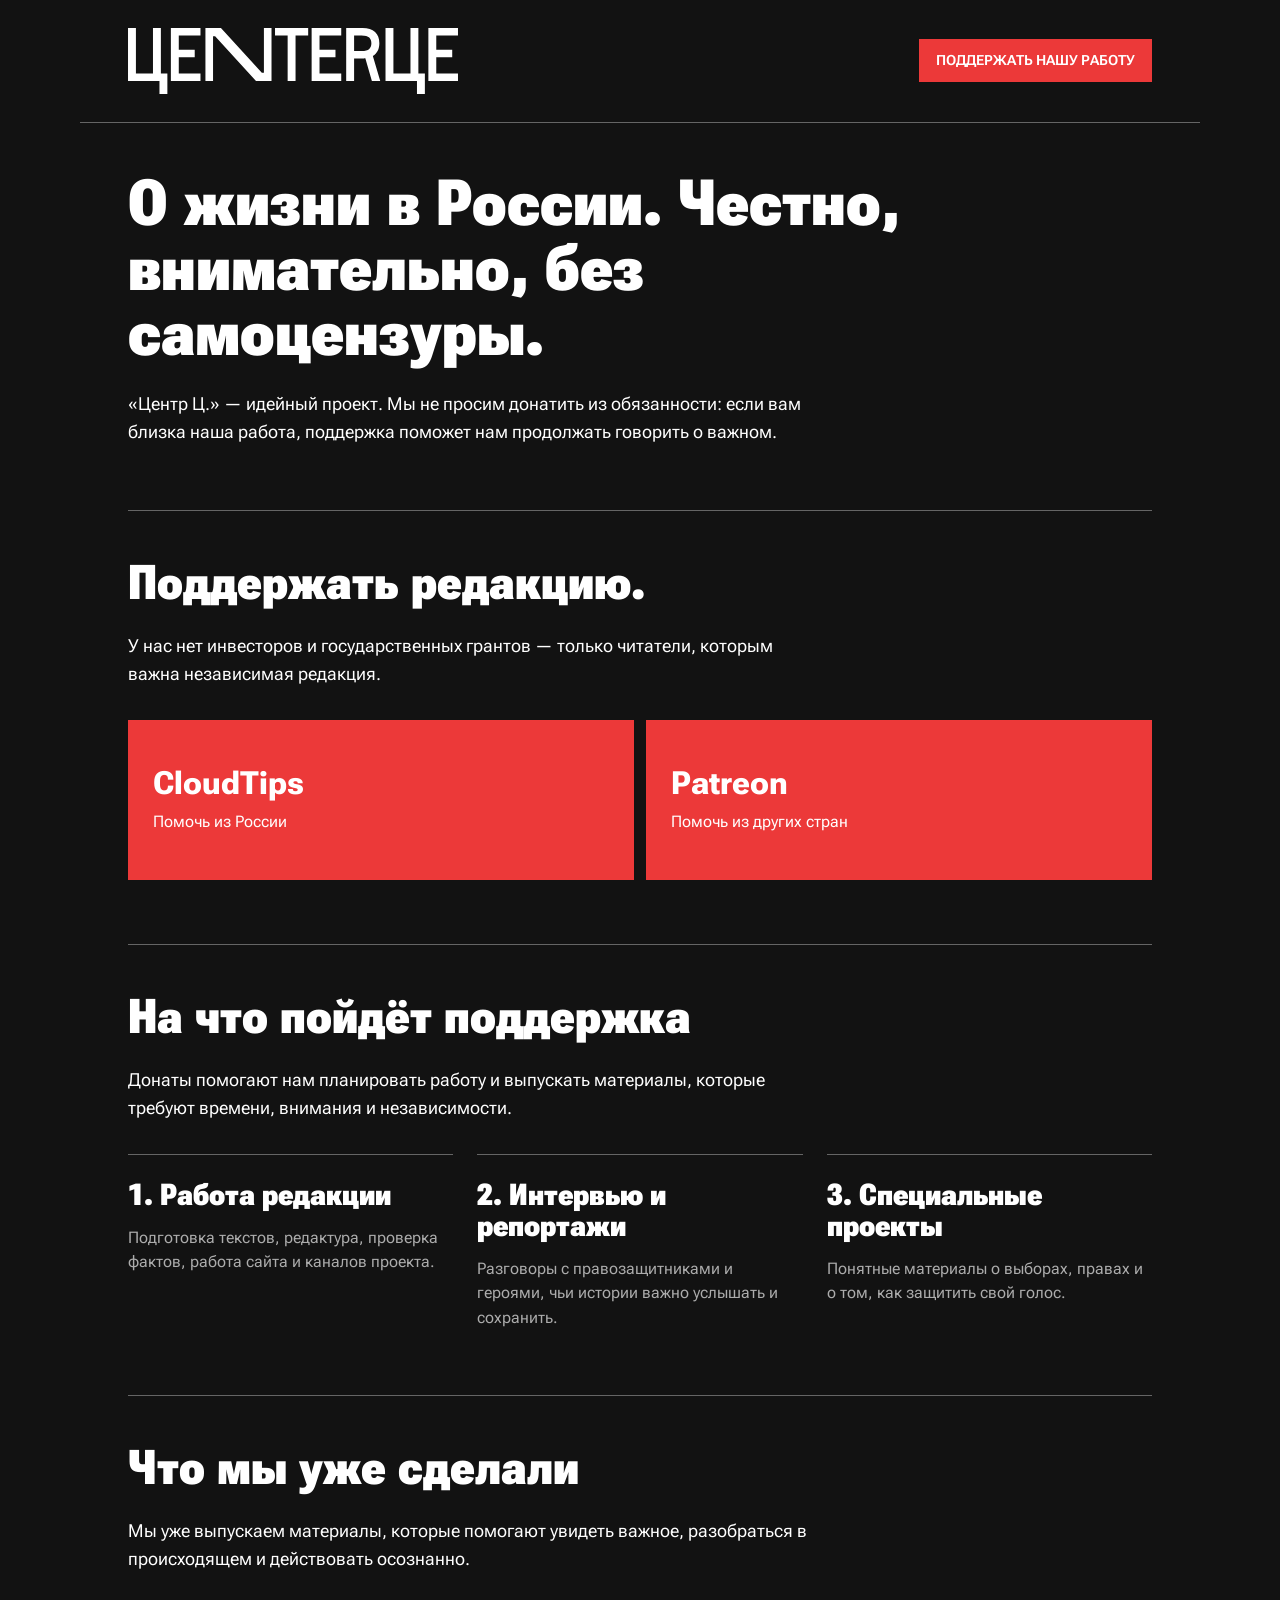
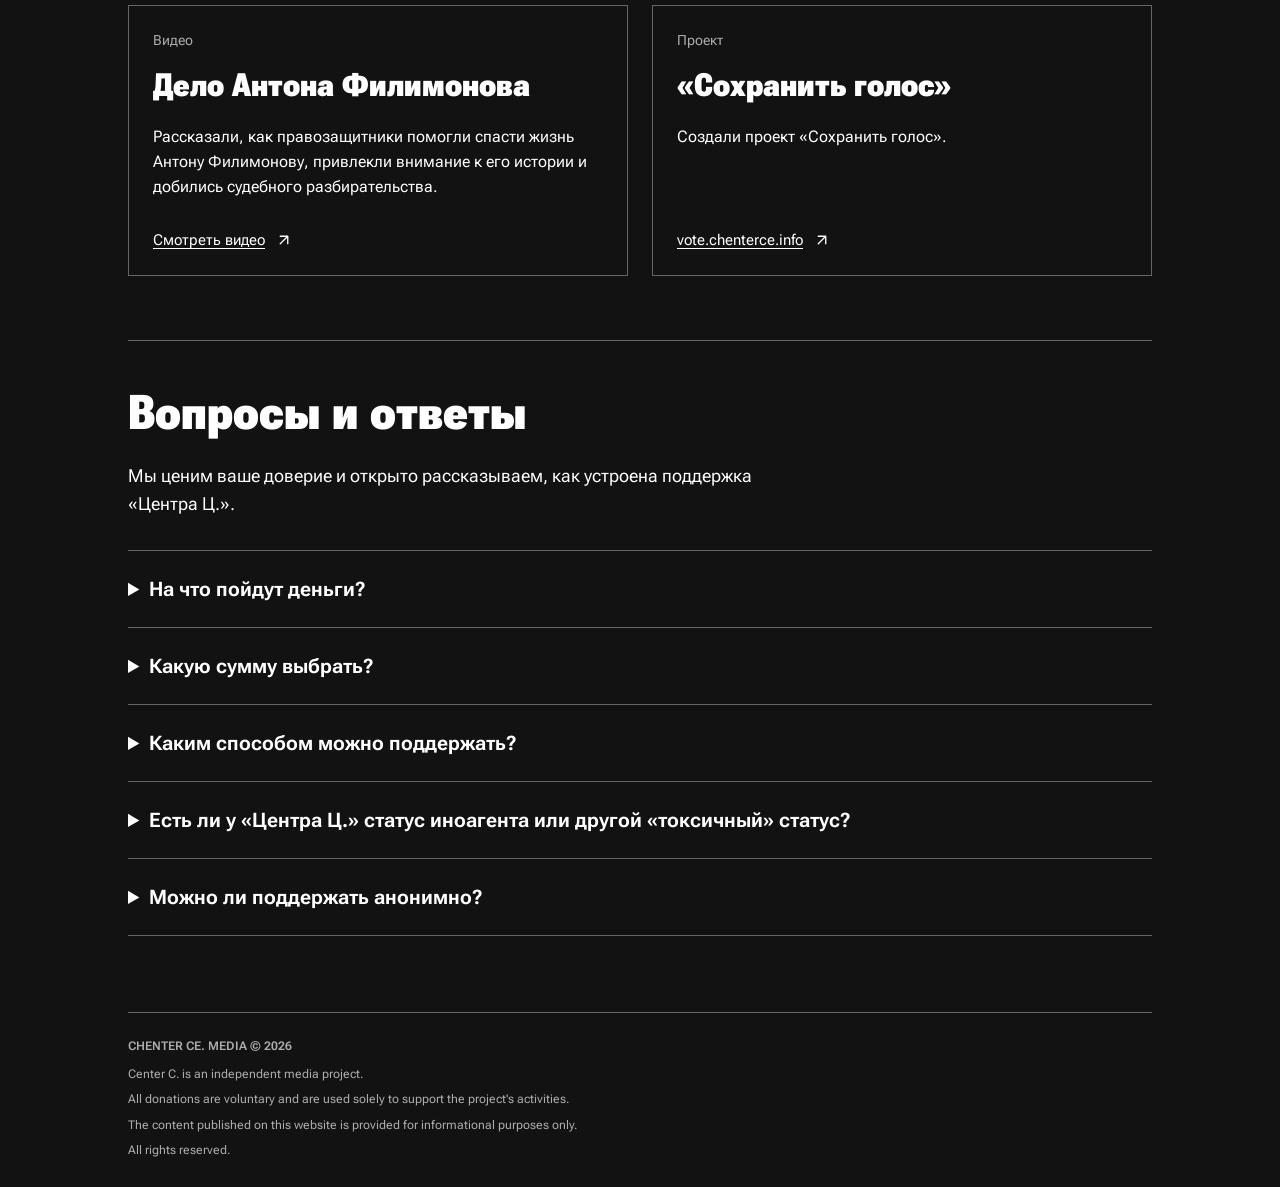
==== commit fc33cef6: "Restore CloudTips donations and add editorial status FAQ" ====
--- a/index.html
+++ b/index.html
@@ -30,11 +30,10 @@
       <h2 class="support-heading" id="support-title">Поддержать редакцию.</h2>
       <p class="support-intro">У нас нет инвесторов и государственных грантов — только читатели, которым важна независимая редакция.</p>
       <div class="options">
-        <div class="stamp donation-unavailable" aria-disabled="true">
+        <a class="stamp" href="https://pay.cloudtips.ru/p/b4848c44" target="_blank" rel="noopener noreferrer">
           <span class="via">CloudTips</span>
           <span class="for">Помочь из России</span>
-          <span class="donation-unavailable__notice">способ недоступен для безопасности редакции</span>
-        </div>
+        </a>
         <a class="stamp" href="https://www.patreon.com/cw/TsentrTs" target="_blank" rel="noopener noreferrer">
           <span class="via">Patreon</span>
           <span class="for">Помочь из других стран</span>
@@ -103,7 +102,13 @@
         <details class="faq-item">
           <summary>Каким способом можно поддержать?</summary>
           <div class="faq-answer">
-            <p>CloudTips недоступен для безопасности редакции. Поддержать нас можно через Patreon.</p>
+            <p>Из России нас можно поддержать через <a href="https://pay.cloudtips.ru/p/b4848c44" target="_blank" rel="noopener noreferrer">CloudTips</a>, из других стран — через <a href="https://www.patreon.com/cw/TsentrTs" target="_blank" rel="noopener noreferrer">Patreon</a>.</p>
+          </div>
+        </details>
+        <details class="faq-item">
+          <summary>Есть ли у «Центра Ц.» статус иноагента или другой «токсичный» статус?</summary>
+          <div class="faq-answer">
+            <p>Нет. Мы не являемся иноагентами и не имеем никакого другого «токсичного» статуса.</p>
           </div>
         </details>
         <details class="faq-item">
--- a/donation.css
+++ b/donation.css
@@ -21,9 +21,6 @@
 a.stamp:hover { background: #ff4949; border-color: #ff4949; }
 .via { font-size: 2rem; font-weight: 750; line-height: 1.1; }
 .for { font-size: 1rem; }
-.donation-unavailable { color: var(--muted); }
-.donation-unavailable .via { text-decoration: line-through; text-decoration-thickness: 1px; }
-.donation-unavailable__notice { max-width: 280px; font-size: .875rem; line-height: 1.4; }
 .spending-grid { display: grid; grid-template-columns: repeat(3, minmax(0, 1fr)); gap: 24px; margin-top: 32px; }
 .spending-card { border-top: 1px solid var(--rule); padding-top: 24px; }
 .spending-card h3 { font-size: 1.9rem; margin: 0 0 16px; }
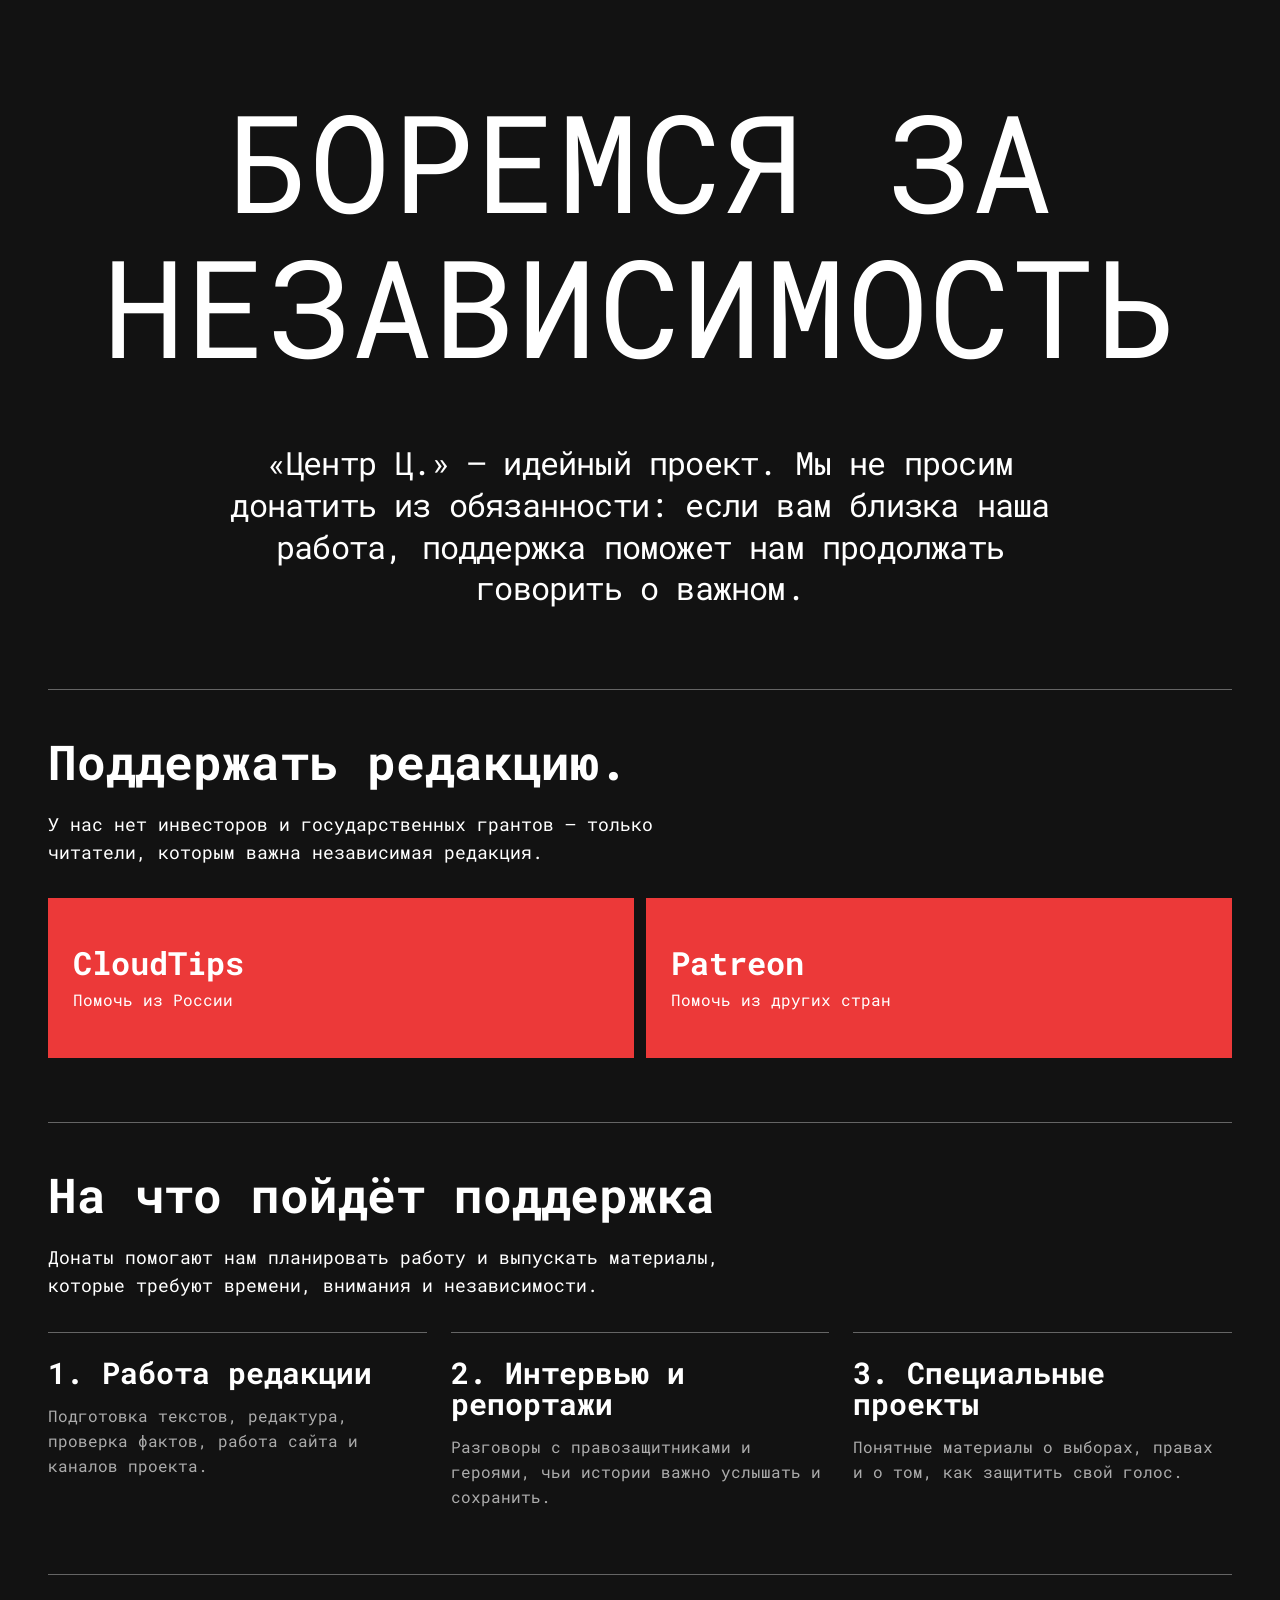
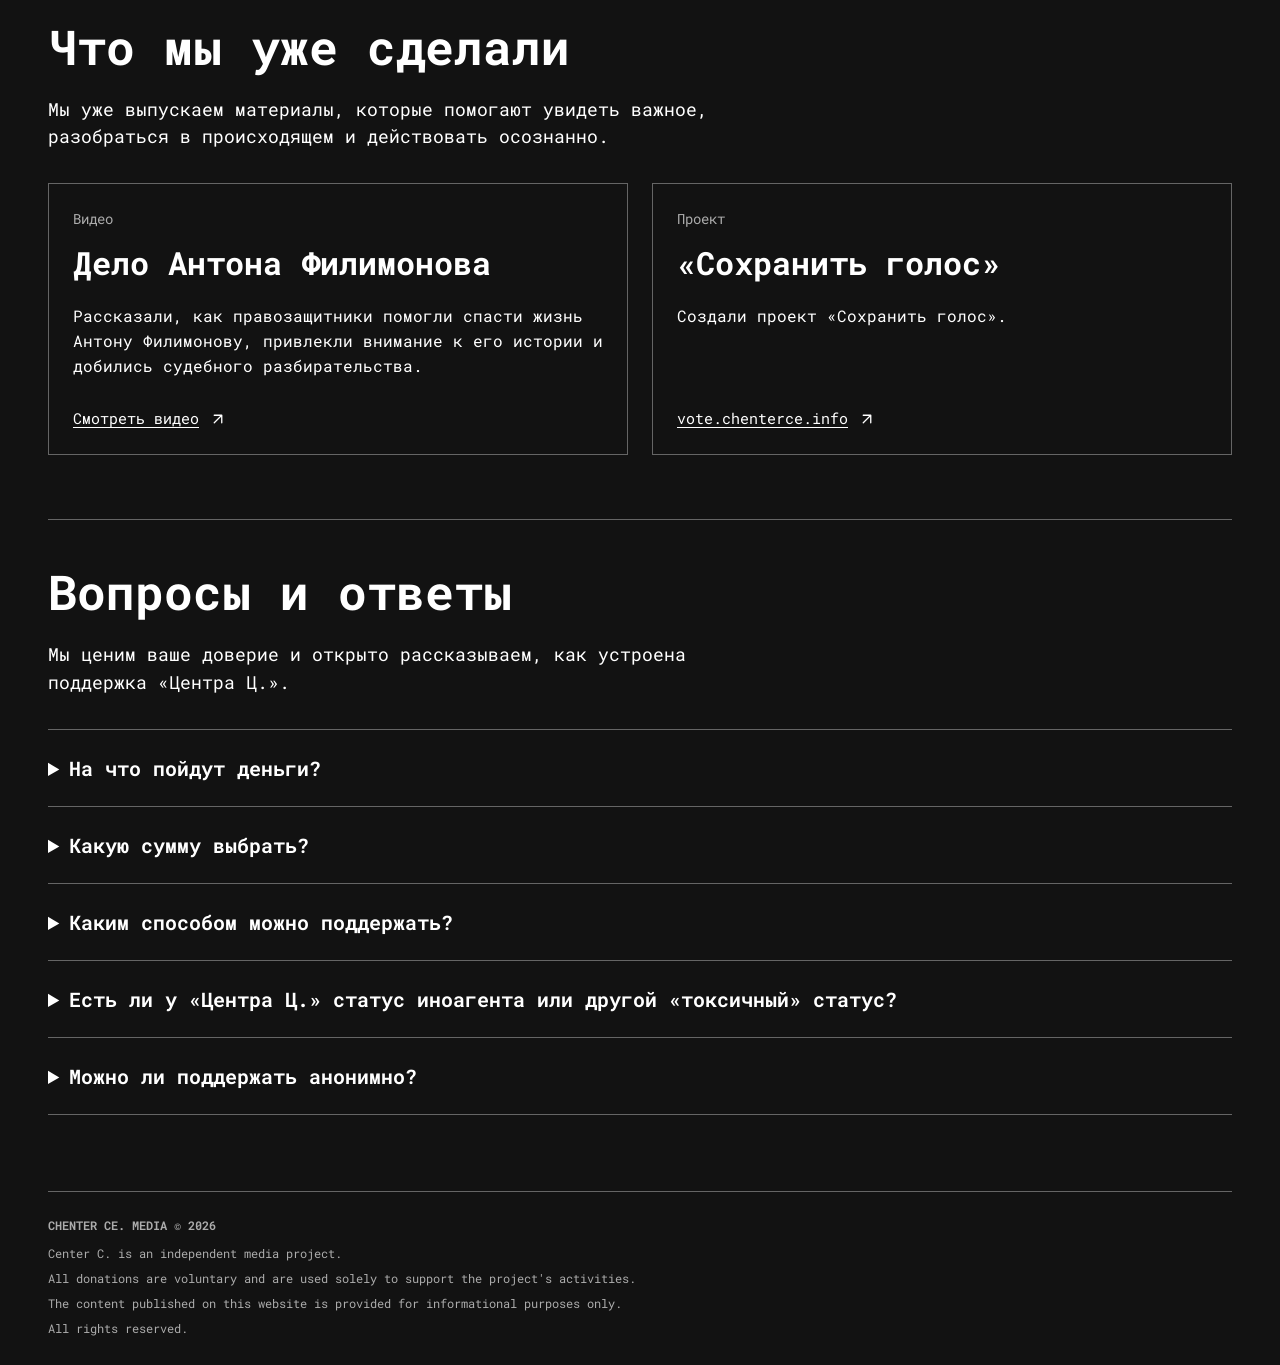
==== commit 77c796fe: "Add animated uppercase heading and Roboto Mono typography" ====
--- a/index.html
+++ b/index.html
@@ -7,19 +7,21 @@
   <link rel="canonical" href="https://donate.centerce.me">
   <title>Центр Ц. — поддержать</title>
   <meta name="theme-color" content="#121212">
-  <link rel="preload" href="assets/RobotoFlex.ttf" as="font" type="font/ttf" crossorigin>
+  <link rel="preload" href="assets/RobotoMono.ttf" as="font" type="font/ttf" crossorigin>
   <link rel="stylesheet" href="centerce-base.css">
   <link rel="stylesheet" href="donation.css">
 </head>
 <body>
   <a class="skip-link" href="#support">К способам поддержки</a>
-  <header class="site-header">
-    <a class="brand" href="https://centerce.me/" aria-label="Центр Ц. — на главную"><img src="assets/logo.svg" alt="Центр Ц." width="2978" height="592"></a>
-    <a class="donate" href="#support">Поддержать нашу работу</a>
-  </header>
   <main class="sheet">
     <header class="masthead">
-      <h1 class="tagline">О жизни в России. Честно,<br> внимательно, без самоцензуры.</h1>
+      <h1 class="tagline" aria-label="Боремся за независимость, правду и Россию.">
+        <span class="tagline-lead">Боремся за</span>
+        <span class="dia-text" aria-hidden="true">
+          <span class="dia-text__spacer">независимость</span>
+          <span class="dia-text__word"><span class="dia-text__color">независимость</span></span>
+        </span>
+      </h1>
       <p class="project-note">«Центр Ц.» — идейный проект. Мы не просим донатить из обязанности: если вам близка наша работа, поддержка поможет нам продолжать говорить о важном.</p>
 
     </header>
@@ -127,5 +129,6 @@
   </main>
 
 
+  <script src="assets/text-dia.js" defer></script>
 </body>
 </html>
--- a/centerce-base.css
+++ b/centerce-base.css
@@ -1,15 +1,14 @@
 @font-face {
-  font-family: 'Roboto Flex';
-  src: url('assets/RobotoFlex.ttf') format('truetype');
+  font-family: 'Roboto Mono';
+  src: url('assets/RobotoMono.ttf') format('truetype');
   font-style: normal;
-  font-weight: 100 1000;
-  font-stretch: 25% 151%;
+  font-weight: 100 700;
   font-display: swap;
 }
 :root { color-scheme: dark; --background: #121212; --text: #fff; --muted: #acacac; --rule: #656565; --red: #ec3939; }
 * { box-sizing: border-box; }
 html { background: var(--background); }
-body { margin: 0; color: var(--text); font-family: 'Roboto Flex', sans-serif; font-size: 1rem; line-height: 1.5; }
+body { margin: 0; color: var(--text); font-family: 'Roboto Mono', monospace; font-size: 1rem; line-height: 1.5; }
 a { color: inherit; text-underline-offset: .2em; }
 a:focus-visible { outline: 2px solid white; outline-offset: 7px; }
 .skip-link { position: absolute; left: 20px; top: -100px; background: var(--background); padding: 12px; }
@@ -26,7 +25,7 @@
 .story-cover { display: block; margin-bottom: 28px; overflow: hidden; }
 .story-cover img { display: block; width: 100%; height: auto; }
 .byline { display: flex; gap: 22px; color: var(--muted); font-size: .875rem; }
-h2 { max-width: 920px; margin: 18px 0 24px; font-size: clamp(2.3rem, 5vw, 4.5rem); font-weight: 850; font-stretch: 65%; font-variation-settings: 'wdth' 65, 'opsz' 48; line-height: 1.02; }
+h2 { max-width: 920px; margin: 18px 0 24px; font-size: clamp(2.3rem, 5vw, 4.5rem); font-weight: 700; line-height: 1.02; }
 h2 a { text-decoration: none; }
 h2 a:hover { text-decoration: underline; text-decoration-thickness: 1px; }
 .description { max-width: 690px; margin: 0; font-size: 1.125rem; line-height: 1.55; }
@@ -65,6 +64,6 @@
 
 .site-footer{display:block}
 .footer-top{display:flex;justify-content:space-between;gap:20px}
-.legal{margin-top:24px;max-width:760px;font-size:12px;line-height:1.6;text-align:left;font-weight:400;font-variation-settings:"wdth" 100;color:#acacac}
+.legal{margin-top:24px;max-width:760px;font-size:12px;line-height:1.6;text-align:left;font-weight:400;color:#acacac}
 .legal p,.article .legal p{margin:0 0 6px;letter-spacing:0}
 .legal p:first-child{font-weight:650}
--- a/donation.css
+++ b/donation.css
@@ -1,13 +1,13 @@
 /* Donation content with the typography, palette and layout of centerce.me. */
 html { scroll-behavior: smooth; }
-.sheet { max-width: 1120px; margin: 0 auto; padding: 48px 48px 24px; }
-.masthead { padding-bottom: 64px; }
+.sheet { max-width: 1280px; margin: 0 auto; padding: 64px 48px 24px; container-type: inline-size; }
+.masthead { padding: 32px 0 80px; text-align: center; }
 .tagline, .support-heading, .spending-card h3, .project-card h3 {
-  font-weight: 850; font-stretch: 65%;
-  font-variation-settings: 'wdth' 65, 'opsz' 48;
+  font-weight: 700;
   line-height: 1.02;
 }
-.tagline { max-width: 920px; margin: 0 0 24px; font-size: clamp(2.3rem, 5vw, 4.5rem); }
+.tagline { text-transform: uppercase; max-width: 100%; margin: 0 0 40px; font-size: clamp(2rem, 11vw, 10rem); font-size: clamp(2rem, 11.5cqi, 10rem); font-weight: 400; line-height: .95; letter-spacing: .005em; }
+.masthead .project-note { max-width: 820px; margin-inline: auto; font-size: clamp(1.125rem, 2.5vw, 2rem); line-height: 1.3; letter-spacing: -.025em; }
 .project-note, .support-intro, .spending-intro, .projects-intro, .faq-intro {
   max-width: 690px; margin: 0; font-size: 1.125rem; line-height: 1.55;
 }
@@ -47,15 +47,15 @@
 .legal-title { margin: 0 0 6px; font-weight: 650; }
 .legal-copy { margin: 0; line-height: 2.1; }
 @media (max-width: 800px) {
-  .donate { min-height: 44px; padding: 12px 16px; font-size: 14px; line-height: 1.4; text-transform: none; font-variation-settings: 'wdth' 100; }
+  .donate { min-height: 44px; padding: 12px 16px; font-size: 14px; line-height: 1.4; text-transform: none; }
   .spending-grid { grid-template-columns: 1fr; gap: 24px; }
 }
 @media (max-width: 600px) {
   .site-header { flex-wrap: wrap; gap: 16px; }
   .site-header .donate { width: 100%; white-space: normal; text-align: center; }
   .sheet { padding: 28px 22px 22px; }
-  .masthead { padding-bottom: 44px; }
-  .tagline { font-size: 2.35rem; line-height: 1.03; }
+  .masthead { padding: 12px 0 44px; }
+  .tagline { line-height: .95; }
   .tagline br { display: none; }
   .project-note, .support-intro, .spending-intro, .projects-intro, .faq-intro, .faq-answer { font-size: 1rem; }
   .support, .spending, .projects, .faq { padding-top: 26px; }
@@ -73,3 +73,10 @@
   .project-card:hover .arrow-icon { transform: translate(3px, -3px); }
 }
 @media (prefers-reduced-motion: reduce) { html { scroll-behavior: auto; } }
+
+/* Reserve the longest word so the heading stays still during each change. */
+.tagline-lead { display: block; }
+.dia-text { position: relative; display: inline-block; overflow: hidden; vertical-align: bottom; padding-bottom: .12em; line-height: 1.18; max-width: 100%; }
+.dia-text__spacer { visibility: hidden; }
+.dia-text__word { position: absolute; inset: 0; display: block; }
+.dia-text__color { display: inline-block; padding-bottom: .12em; background-image: linear-gradient(90deg, currentColor 50%, var(--red) 75%, var(--red)); background-size: 250% 100%; background-position: 0% 0%; background-clip: text; -webkit-background-clip: text; -webkit-text-fill-color: transparent; }
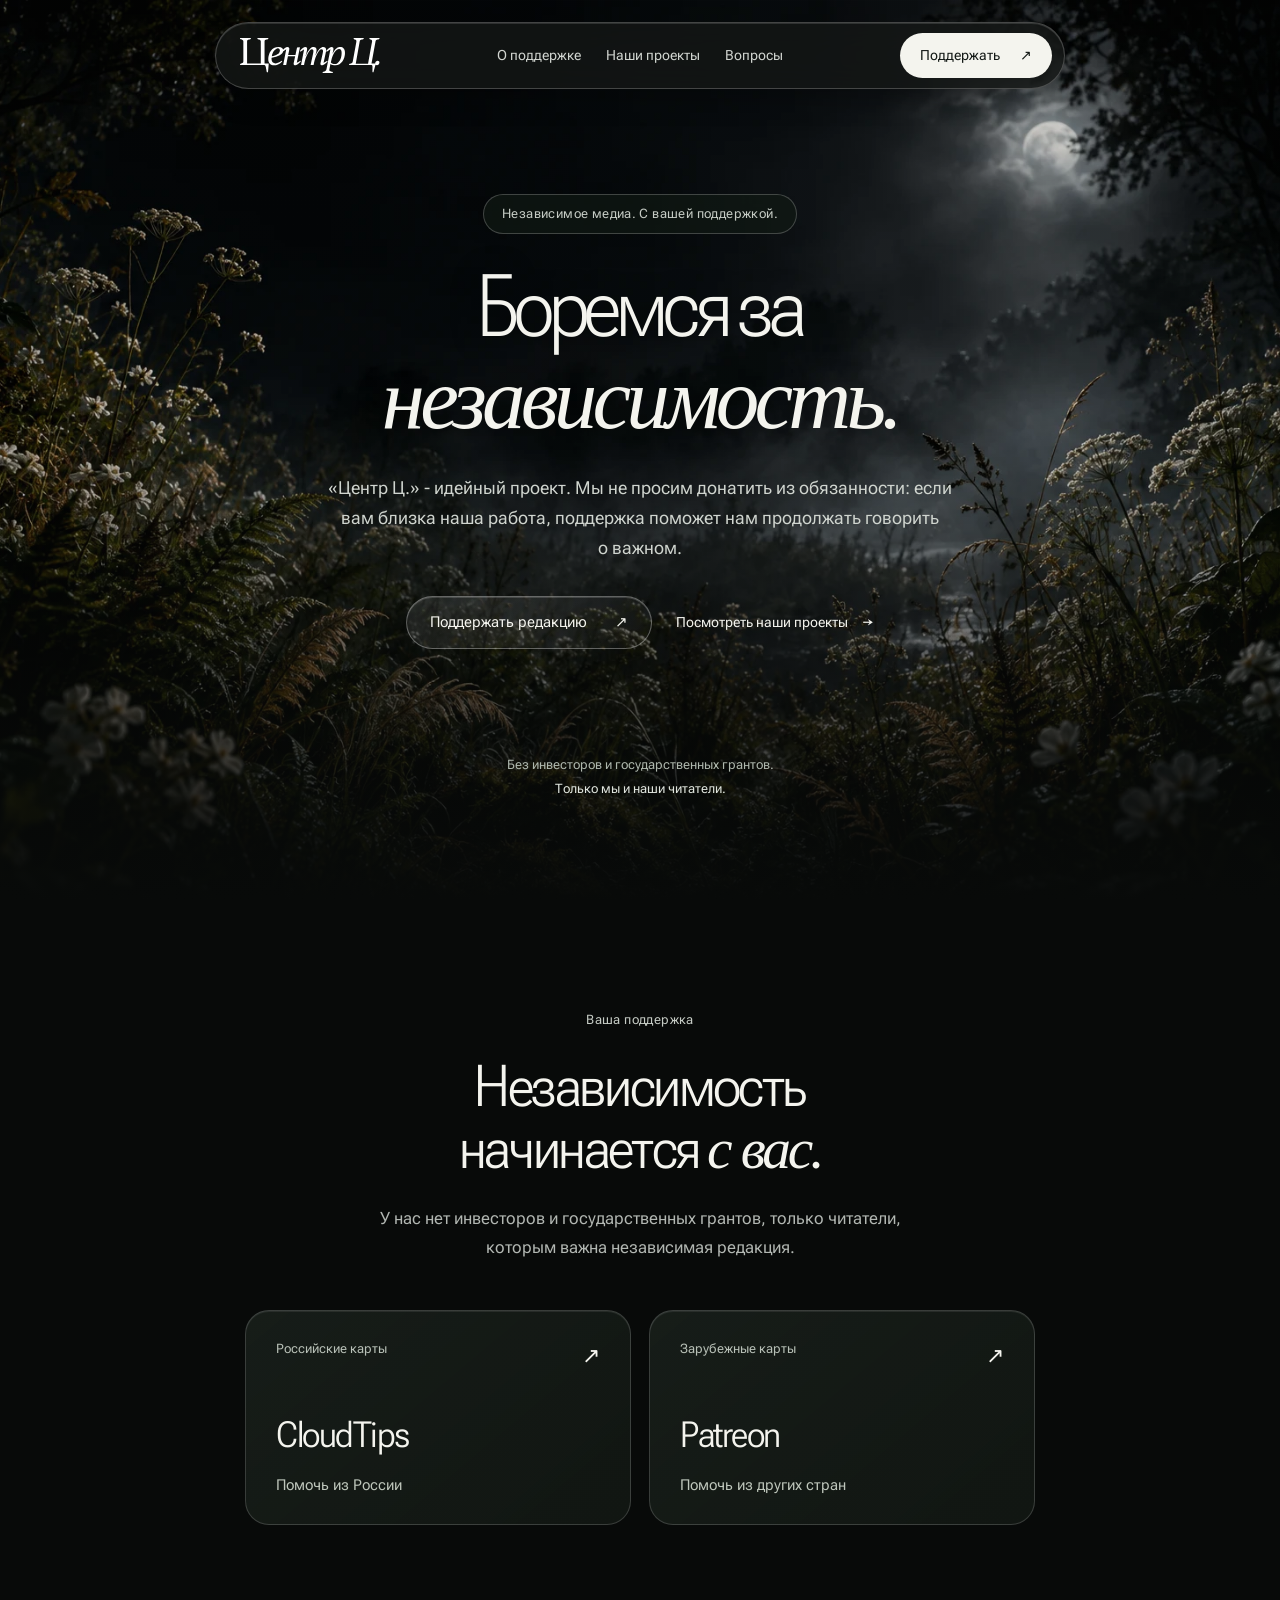
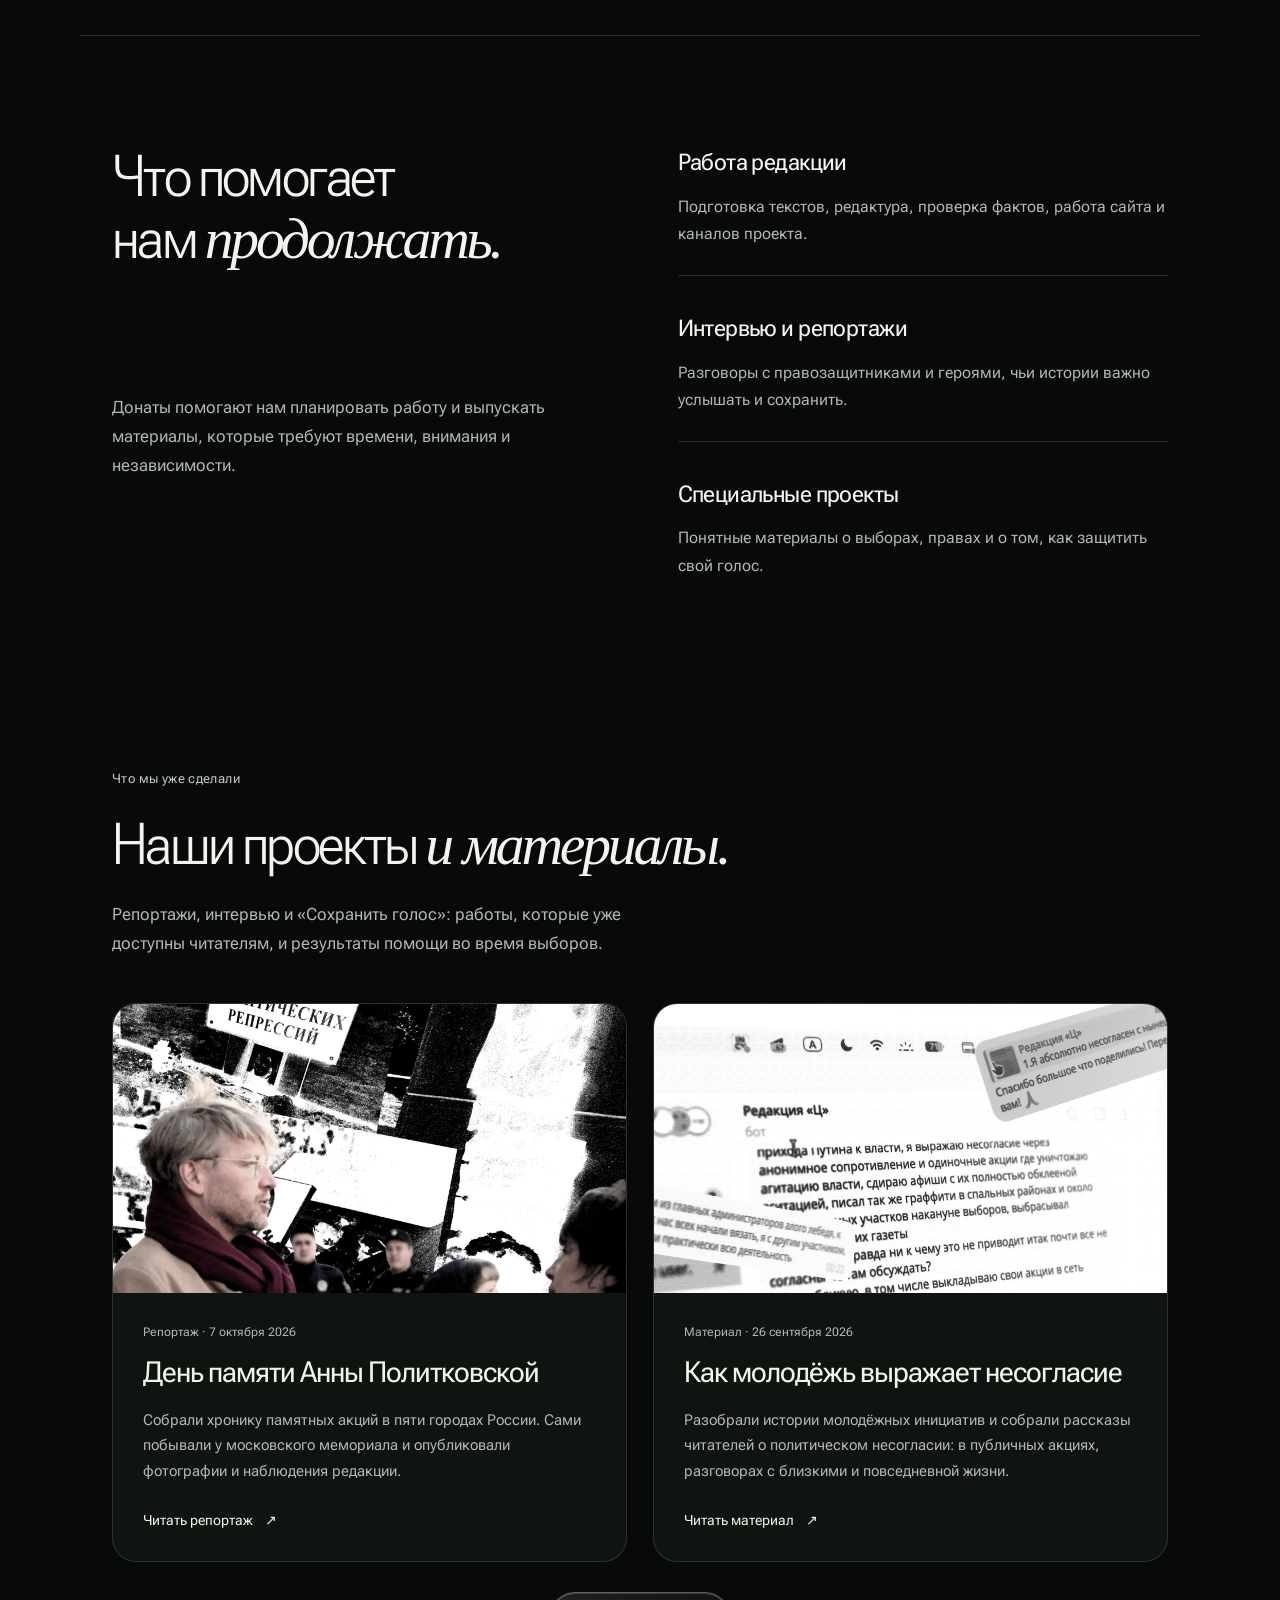
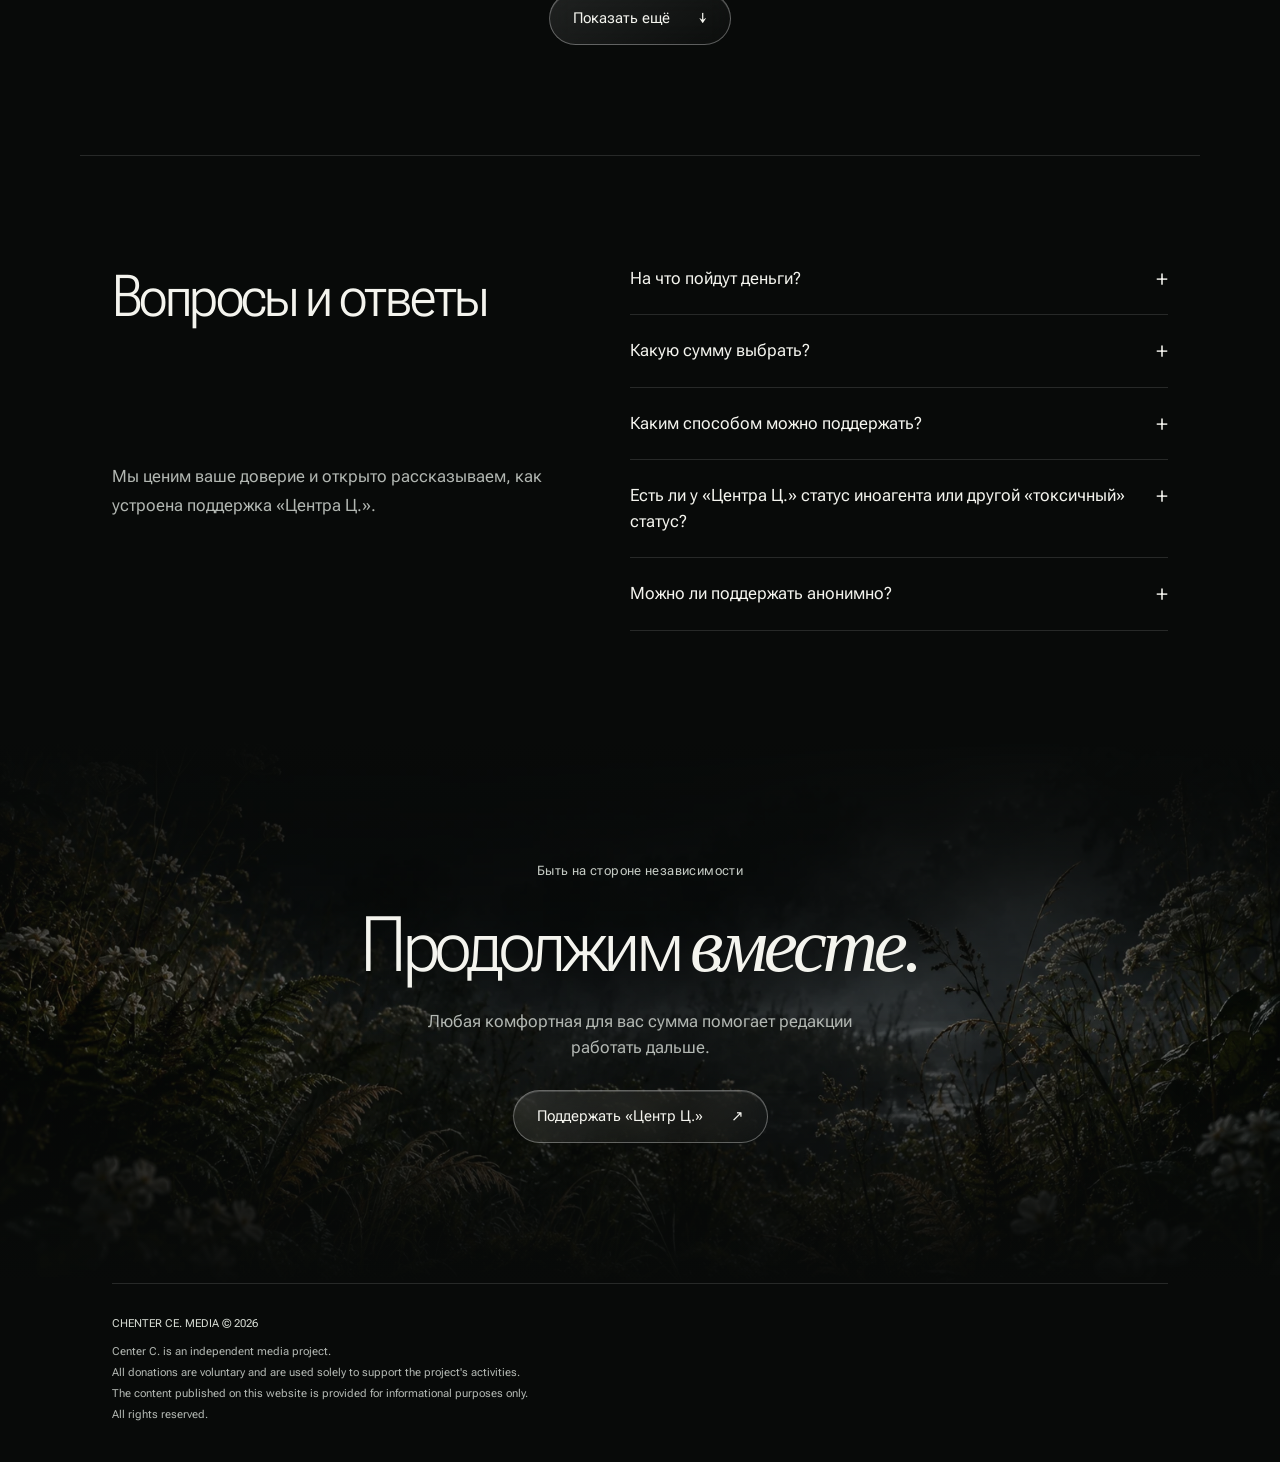
==== commit 6e135b4b: "Redesign donation page and update editorial projects" ====
--- a/index.html
+++ b/index.html
@@ -6,37 +6,47 @@
   <meta name="description" content="Поддержите независимое медиа Центр Ц.">
   <link rel="canonical" href="https://donate.centerce.me">
   <title>Центр Ц. — поддержать</title>
-  <meta name="theme-color" content="#121212">
-  <link rel="preload" href="assets/RobotoMono.ttf" as="font" type="font/ttf" crossorigin>
+  <meta name="theme-color" content="#080a09">
+  <link rel="preload" href="assets/RobotoFlex.ttf" as="font" type="font/ttf" crossorigin>
+  <link rel="preload" href="assets/prism-garden.webp" as="image">
   <link rel="stylesheet" href="centerce-base.css">
   <link rel="stylesheet" href="donation.css">
 </head>
 <body>
   <a class="skip-link" href="#support">К способам поддержки</a>
+  <header class="glass-nav">
+    <a class="nav-brand" href="https://centerce.me" aria-label="Центр Ц. Главная"><img src="assets/centerce-logo.svg" width="219" height="56" alt="Центр Ц."></a>
+    <nav aria-label="Навигация по странице">
+      <a href="#spending">О поддержке</a>
+      <a href="#projects">Наши проекты</a>
+      <a href="#faq">Вопросы</a>
+    </nav>
+    <a class="nav-cta" href="#support">Поддержать <span aria-hidden="true">↗</span></a>
+  </header>
   <main class="sheet">
     <header class="masthead">
-      <h1 class="tagline" aria-label="Боремся за независимость, правду и Россию.">
-        <span class="tagline-lead">Боремся за</span>
-        <span class="dia-text" aria-hidden="true">
-          <span class="dia-text__spacer">независимость</span>
-          <span class="dia-text__word"><span class="dia-text__color">независимость</span></span>
-        </span>
-      </h1>
-      <p class="project-note">«Центр Ц.» — идейный проект. Мы не просим донатить из обязанности: если вам близка наша работа, поддержка поможет нам продолжать говорить о важном.</p>
-
+      <div class="hero-art" aria-hidden="true"></div>
+      <div class="hero-content">
+        <p class="hero-eyebrow">Независимое медиа. С вашей поддержкой.</p>
+        <h1 class="tagline">Боремся за<br><em>независимость.</em></h1>
+        <p class="project-note">«Центр Ц.» - идейный проект. Мы не просим донатить из обязанности: если вам близка наша работа, поддержка поможет нам продолжать говорить о важном.</p>
+        <div class="hero-actions"><a class="glass-button" href="#support">Поддержать редакцию <span aria-hidden="true">↗</span></a><a class="quiet-button" href="#projects">Посмотреть наши проекты <span aria-hidden="true">→</span></a></div>
+      </div>
+      <p class="hero-bottom">Без инвесторов и государственных грантов.<br><span>Только мы и наши читатели.</span></p>
     </header>
 
-    <div class="rule" aria-hidden="true"></div>
-
     <section class="support" id="support" aria-labelledby="support-title">
-      <h2 class="support-heading" id="support-title">Поддержать редакцию.</h2>
-      <p class="support-intro">У нас нет инвесторов и государственных грантов — только читатели, которым важна независимая редакция.</p>
+      <p class="eyebrow">Ваша поддержка</p>
+      <h2 class="support-heading" id="support-title">Независимость начинается <em>с вас.</em></h2>
+      <p class="support-intro">У нас нет инвесторов и государственных грантов, только читатели, которым важна независимая редакция.</p>
       <div class="options">
         <a class="stamp" href="https://pay.cloudtips.ru/p/b4848c44" target="_blank" rel="noopener noreferrer">
+          <span class="payment-top">Российские карты <span aria-hidden="true">↗</span></span>
           <span class="via">CloudTips</span>
           <span class="for">Помочь из России</span>
         </a>
         <a class="stamp" href="https://www.patreon.com/cw/TsentrTs" target="_blank" rel="noopener noreferrer">
+          <span class="payment-top">Зарубежные карты <span aria-hidden="true">↗</span></span>
           <span class="via">Patreon</span>
           <span class="for">Помочь из других стран</span>
         </a>
@@ -44,45 +54,79 @@
     </section>
 
     <section class="spending" id="spending" aria-labelledby="spending-title">
-      <h2 class="support-heading" id="spending-title">На что пойдёт поддержка</h2>
+      <h2 class="support-heading" id="spending-title">Что помогает нам <em>продолжать.</em></h2>
       <p class="spending-intro">Донаты помогают нам планировать работу и выпускать материалы, которые требуют времени, внимания и независимости.</p>
       <div class="spending-grid">
         <article class="spending-card">
-          <h3><i>1.</i> Работа редакции</h3>
+          <h3>Работа редакции</h3>
           <p>Подготовка текстов, редактура, проверка фактов, работа сайта и каналов проекта.</p>
         </article>
         <article class="spending-card">
-          <h3><i>2.</i> Интервью и репортажи</h3>
+          <h3>Интервью и репортажи</h3>
           <p>Разговоры с правозащитниками и героями, чьи истории важно услышать и сохранить.</p>
         </article>
         <article class="spending-card">
-          <h3><i>3.</i> Специальные проекты</h3>
+          <h3>Специальные проекты</h3>
           <p>Понятные материалы о выборах, правах и о том, как защитить свой голос.</p>
         </article>
       </div>
     </section>
 
     <section class="projects" id="projects" aria-labelledby="projects-title">
-      <h2 class="support-heading" id="projects-title">Что мы уже сделали</h2>
-      <p class="projects-intro">Мы уже выпускаем материалы, которые помогают увидеть важное, разобраться в происходящем и действовать осознанно.</p>
-      <div class="projects-grid">
-        <a class="project-card" href="https://youtu.be/QiKIW2X_VVM?si=Dqavt73WGXZpMaJh" target="_blank" rel="noopener noreferrer">
-          <div>
-            <p class="project-card__type">Видео</p>
-            <h3>Дело Антона Филимонова</h3>
-            <p>Рассказали, как правозащитники помогли спасти жизнь Антону Филимонову, привлекли внимание к его истории и добились судебного разбирательства.</p>
-            <span class="project-card__link">Смотреть видео <svg class="arrow-icon" xmlns="http://www.w3.org/2000/svg" width="18" height="18" viewBox="0 0 24 24" fill="none" stroke="currentColor" stroke-width="1.75" stroke-linecap="round" stroke-linejoin="round" aria-hidden="true" focusable="false"><path d="M7 17 17 7M7 7h10v10"></path></svg></span>
-          </div>
-        </a>
-        <a class="project-card" href="https://vote.chenterce.info" target="_blank" rel="noopener noreferrer">
-          <div>
-            <p class="project-card__type">Проект</p>
+      <p class="eyebrow">Что мы уже сделали</p>
+      <h2 class="support-heading" id="projects-title">Наши проекты <em>и материалы.</em></h2>
+      <p class="projects-intro">Репортажи, интервью и «Сохранить голос»: работы, которые уже доступны читателям, и результаты помощи во время выборов.</p>
+      <div class="projects-grid" id="project-cards">
+        <a class="project-card" href="https://centerce.me/071026/" target="_blank" rel="noopener noreferrer">
+          <img class="project-image" src="assets/project-politkovskaya.webp" alt="Коллаж к материалу о дне памяти Анны Политковской" width="1280" height="720" loading="lazy">
+          <div>
+            <p class="project-card__type">Репортаж · 7 октября 2026</p>
+            <h3>День памяти Анны Политковской</h3>
+            <p>Собрали хронику памятных акций в пяти городах России. Сами побывали у московского мемориала и опубликовали фотографии и наблюдения редакции.</p>
+            <span class="project-card__link">Читать репортаж <span aria-hidden="true">↗</span></span>
+          </div>
+        </a>
+        <a class="project-card" href="https://centerce.me/260926/" target="_blank" rel="noopener noreferrer">
+          <img class="project-image" src="assets/project-youth-dissent.webp" alt="Обложка материала с фрагментами переписки редакции с собеседником" width="1280" height="720" loading="lazy">
+          <div>
+            <p class="project-card__type">Материал · 26 сентября 2026</p>
+            <h3>Как молодёжь выражает несогласие</h3>
+            <p>Разобрали истории молодёжных инициатив и собрали рассказы читателей о политическом несогласии: в публичных акциях, разговорах с близкими и повседневной жизни.</p>
+            <span class="project-card__link">Читать материал <span aria-hidden="true">↗</span></span>
+          </div>
+        </a>
+        <a class="project-card" href="https://t.me/savevote" target="_blank" rel="noopener noreferrer">
+          <img class="project-image project-image--logo" src="assets/savevote-logo.jpg" alt="Логотип проекта «Сохранить голос»" width="640" height="640" loading="lazy">
+          <div>
+            <p class="project-card__type">Спецпроект · Выборы 2026</p>
             <h3>«Сохранить голос»</h3>
-            <p>Создали проект «Сохранить голос».</p>
-            <span class="project-card__link">vote.chenterce.info <svg class="arrow-icon" xmlns="http://www.w3.org/2000/svg" width="18" height="18" viewBox="0 0 24 24" fill="none" stroke="currentColor" stroke-width="1.75" stroke-linecap="round" stroke-linejoin="round" aria-hidden="true" focusable="false"><path d="M7 17 17 7M7 7h10v10"></path></svg></span>
-          </div>
-        </a>
-      </div>
+            <p>Запустили сайт и Telegram-канал о выборах. Добавили интерактивное сравнение официальных итогов и альтернативного подсчёта по стране и отдельным округам.</p>
+            <span class="project-card__link">Перейти в канал проекта <span aria-hidden="true">↗</span></span>
+          </div>
+        </a>
+        <a class="project-card" href="https://youtu.be/QiKIW2X_VVM" target="_blank" rel="noopener noreferrer">
+          <img class="project-image" src="rights-defenders-interview.png" alt="Обложка интервью о помощи Антону Филимонову" width="1280" height="720" loading="lazy">
+          <div>
+            <p class="project-card__type">Видео · Интервью</p>
+            <h3>История Антона Филимонова</h3>
+            <p>Выпустили интервью о том, как правозащитники помогли Антону Филимонову. Рассказали о его истории и работе людей, которые добивались помощи.</p>
+            <span class="project-card__link">Смотреть интервью <span aria-hidden="true">↗</span></span>
+          </div>
+        </a>
+      </div>
+      <div class="projects-more"><button class="glass-button" id="show-projects" type="button" aria-expanded="false" aria-controls="project-cards project-results" hidden>Показать ещё <span aria-hidden="true">↓</span></button></div>
+      <aside id="project-results" class="project-results" aria-labelledby="project-results-title">
+        <div class="project-results__copy">
+          <p class="eyebrow">Результаты «Сохранить голос»</p>
+          <h3 id="project-results-title">Помощь тем, кто обратился к нам</h3>
+          <p>Во время выборов команда отвечала на обращения и помогала разобраться в юридических вопросах. Итоги этой работы опубликовали в канале проекта.</p>
+          <a class="project-card__link" href="https://t.me/savevote/105" target="_blank" rel="noopener noreferrer">Читать отчёт проекта <span aria-hidden="true">↗</span></a>
+        </div>
+        <dl class="project-results__numbers">
+          <div><dt>Обращений зафиксировано</dt><dd>50</dd></div>
+          <div><dt>Обращения передали журналистам</dt><dd>3</dd></div>
+        </dl>
+      </aside>
     </section>
 
     <section class="faq" id="faq" aria-labelledby="faq-title">
@@ -98,13 +142,13 @@
         <details class="faq-item">
           <summary>Какую сумму выбрать?</summary>
           <div class="faq-answer">
-            <p>Любую комфортную для вас. Разовый донат помогает уже сегодня, а регулярный — делает работу редакции устойчивее. Главное для нас — ваше участие и доверие.</p>
+            <p>Любую комфортную для вас. Разовый донат помогает уже сегодня, а регулярный делает работу редакции устойчивее. Главное для нас — ваше участие и доверие.</p>
           </div>
         </details>
         <details class="faq-item">
           <summary>Каким способом можно поддержать?</summary>
           <div class="faq-answer">
-            <p>Из России нас можно поддержать через <a href="https://pay.cloudtips.ru/p/b4848c44" target="_blank" rel="noopener noreferrer">CloudTips</a>, из других стран — через <a href="https://www.patreon.com/cw/TsentrTs" target="_blank" rel="noopener noreferrer">Patreon</a>.</p>
+            <p>Из России нас можно поддержать через <a href="https://pay.cloudtips.ru/p/b4848c44" target="_blank" rel="noopener noreferrer">CloudTips</a>, из других стран через <a href="https://www.patreon.com/cw/TsentrTs" target="_blank" rel="noopener noreferrer">Patreon</a>.</p>
           </div>
         </details>
         <details class="faq-item">
@@ -122,6 +166,12 @@
       </div>
     </section>
 
+    <section class="closing" aria-labelledby="closing-title">
+      <p class="eyebrow">Быть на стороне независимости</p>
+      <h2 id="closing-title">Продолжим <em>вместе.</em></h2>
+      <p>Любая комфортная для вас сумма помогает редакции работать дальше.</p>
+      <a class="glass-button" href="#support">Поддержать «Центр Ц.» <span aria-hidden="true">↗</span></a>
+    </section>
     <footer>
       <p class="legal-title">CHENTER CE. MEDIA © 2026</p>
       <p class="legal-copy">Center C. is an independent media project.<br>All donations are voluntary and are used solely to support the project's activities.<br>The content published on this website is provided for informational purposes only.<br>All rights reserved.</p>
@@ -129,6 +179,24 @@
   </main>
 
 
-  <script src="assets/text-dia.js" defer></script>
+
+  <script>
+    // Progressive enhancement: all projects remain available without JavaScript.
+    (function () {
+      var button = document.getElementById('show-projects');
+      var extraCards = Array.from(document.querySelectorAll('.project-card')).slice(2);
+      var results = document.getElementById('project-results');
+      extraCards.forEach(function (card) { card.hidden = true; });
+      results.hidden = true;
+      button.hidden = false;
+      button.addEventListener('click', function () {
+        extraCards.forEach(function (card) { card.hidden = false; });
+        results.hidden = false;
+        button.setAttribute('aria-expanded', 'true');
+        extraCards[0].focus({ preventScroll: true });
+        button.hidden = true;
+      });
+    })();
+  </script>
 </body>
 </html>
--- a/donation.css
+++ b/donation.css
@@ -1,82 +1,47 @@
-/* Donation content with the typography, palette and layout of centerce.me. */
-html { scroll-behavior: smooth; }
-.sheet { max-width: 1280px; margin: 0 auto; padding: 64px 48px 24px; container-type: inline-size; }
-.masthead { padding: 32px 0 80px; text-align: center; }
-.tagline, .support-heading, .spending-card h3, .project-card h3 {
-  font-weight: 700;
-  line-height: 1.02;
-}
-.tagline { text-transform: uppercase; max-width: 100%; margin: 0 0 40px; font-size: clamp(2rem, 11vw, 10rem); font-size: clamp(2rem, 11.5cqi, 10rem); font-weight: 400; line-height: .95; letter-spacing: .005em; }
-.masthead .project-note { max-width: 820px; margin-inline: auto; font-size: clamp(1.125rem, 2.5vw, 2rem); line-height: 1.3; letter-spacing: -.025em; }
-.project-note, .support-intro, .spending-intro, .projects-intro, .faq-intro {
-  max-width: 690px; margin: 0; font-size: 1.125rem; line-height: 1.55;
-}
-.rule { border-top: 1px solid var(--rule); }
-.support, .spending, .projects, .faq { padding-top: 48px; scroll-margin-top: 24px; }
-.spending, .projects, .faq { margin-top: 64px; border-top: 1px solid var(--rule); }
-.support-heading { margin: 0 0 24px; font-size: clamp(2rem, 4vw, 3rem); }
-.options { display: grid; grid-template-columns: repeat(2, minmax(0, 1fr)); gap: 12px; margin-top: 32px; }
-.stamp { display: flex; flex-direction: column; justify-content: center; gap: 8px; min-height: 160px; padding: 24px; border: 1px solid var(--rule); text-decoration: none; }
-a.stamp { background: var(--red); border-color: var(--red); }
-a.stamp:hover { background: #ff4949; border-color: #ff4949; }
-.via { font-size: 2rem; font-weight: 750; line-height: 1.1; }
-.for { font-size: 1rem; }
-.spending-grid { display: grid; grid-template-columns: repeat(3, minmax(0, 1fr)); gap: 24px; margin-top: 32px; }
-.spending-card { border-top: 1px solid var(--rule); padding-top: 24px; }
-.spending-card h3 { font-size: 1.9rem; margin: 0 0 16px; }
-.spending-card h3 i { font-style: normal; }
-.spending-card p { margin: 0; color: var(--muted); font-size: 1rem; line-height: 1.55; }
-.projects-grid { display: grid; grid-template-columns: repeat(2, minmax(0, 1fr)); gap: 24px; margin-top: 32px; }
-.project-card { display: flex; border: 1px solid var(--rule); padding: 24px; text-decoration: none; }
-.project-card > div { display: flex; flex-direction: column; align-items: flex-start; }
-.project-card__type { margin: 0 0 18px; color: var(--muted); font-size: .875rem; }
-.project-card h3 { margin: 0 0 24px; font-size: 2rem; }
-.project-card p:not(.project-card__type) { margin: 0 0 29px; font-size: 1rem; line-height: 1.55; }
-.project-card__link { display: inline-flex; align-items: center; gap: 10px; margin-top: auto; text-decoration: underline; text-underline-offset: .2em; font-size: .9375rem; }
-.project-card:hover { border-color: white; }
-.project-card:hover h3 { text-decoration: underline; text-decoration-thickness: 1px; text-underline-offset: .12em; }
-.arrow-icon { display: inline-block; width: 1.2em; height: 1.2em; flex: 0 0 auto; }
-.faq-list { margin-top: 32px; border-top: 1px solid var(--rule); }
-.faq-item { border-bottom: 1px solid var(--rule); }
-.faq-item summary { padding: 24px 0; cursor: pointer; font-size: 1.25rem; line-height: 1.4; font-weight: 650; }
-.faq-item summary:hover { color: var(--muted); }
-.faq-item summary:focus-visible { outline: 2px solid #fff; outline-offset: 7px; }
-.faq-answer { max-width: 690px; padding: 0 0 24px; font-size: 1.125rem; line-height: 1.55; }
-.faq-answer p { margin: 0; }
-.sheet > footer { display: block; margin-top: 76px; padding-top: 24px; font-size: .75rem; line-height: 1.6; text-align: left; }
-.legal-title { margin: 0 0 6px; font-weight: 650; }
-.legal-copy { margin: 0; line-height: 2.1; }
-@media (max-width: 800px) {
-  .donate { min-height: 44px; padding: 12px 16px; font-size: 14px; line-height: 1.4; text-transform: none; }
-  .spending-grid { grid-template-columns: 1fr; gap: 24px; }
-}
-@media (max-width: 600px) {
-  .site-header { flex-wrap: wrap; gap: 16px; }
-  .site-header .donate { width: 100%; white-space: normal; text-align: center; }
-  .sheet { padding: 28px 22px 22px; }
-  .masthead { padding: 12px 0 44px; }
-  .tagline { line-height: .95; }
-  .tagline br { display: none; }
-  .project-note, .support-intro, .spending-intro, .projects-intro, .faq-intro, .faq-answer { font-size: 1rem; }
-  .support, .spending, .projects, .faq { padding-top: 26px; }
-  .spending, .projects, .faq { margin-top: 44px; }
-  .support-heading { font-size: 2rem; margin-bottom: 16px; }
-  .options, .projects-grid { grid-template-columns: 1fr; gap: 12px; margin-top: 24px; }
-  .stamp { min-height: 144px; padding: 20px; }
-  .project-card { padding: 20px; }
-  .faq-item summary { padding: 20px 0; font-size: 1.125rem; }
-  .sheet > footer { margin-top: 54px; }
-}
-@media (prefers-reduced-motion: no-preference) {
-  a.stamp, .project-card { transition: background-color .18s ease, border-color .18s ease; }
-  .project-card .arrow-icon { transition: transform .2s ease; }
-  .project-card:hover .arrow-icon { transform: translate(3px, -3px); }
-}
-@media (prefers-reduced-motion: reduce) { html { scroll-behavior: auto; } }
+/* Prism-inspired visual treatment; existing donation destinations are preserved. */
+@font-face{font-family:Donation Sans;src:url('assets/RobotoFlex.ttf') format('truetype');font-weight:100 1000;font-display:swap}
+:root{--background:#080a09;--text:#f4f4ee;--muted:#b2b7b2;--rule:#ffffff20;--red:#ec3939}
+html{scroll-behavior:smooth;scroll-padding-top:110px}
+body{font-family:Donation Sans,Arial,sans-serif;background:var(--background);color:var(--text)}
+.skip-link{z-index:4}.sheet{max-width:none;margin:0;padding:0 0 36px;overflow:hidden}
+a{text-decoration-thickness:1px}a:focus-visible,summary:focus-visible{outline:2px solid #f4f4ee;outline-offset:6px}
+.glass-nav{position:fixed;z-index:3;top:22px;left:50%;transform:translateX(-50%);width:min(850px,calc(100% - 40px));display:flex;align-items:center;justify-content:space-between;gap:28px;padding:10px 12px 10px 24px;border:1px solid #ffffff36;border-radius:50px;background:#151816c9;backdrop-filter:blur(22px);box-shadow:inset 0 1px 0 #ffffff20,0 8px 28px #0004}
+.nav-brand{display:flex;flex-shrink:0}.nav-brand img{width:124px;height:auto}.glass-nav nav{display:flex;gap:25px}.glass-nav a{text-decoration:none;font-size:14px}.glass-nav nav a{color:#d2d6d1}.glass-nav nav a:hover{color:#fff}.nav-cta{display:flex;gap:20px;align-items:center;background:#f4f4ee;color:#111714;border-radius:40px;padding:12px 20px}.nav-cta:hover{background:#dce2d9}
+.masthead{position:relative;isolation:isolate;min-height:900px;min-height:100dvh;display:flex;flex-direction:column;align-items:center;justify-content:center;text-align:center;padding:170px 24px 100px}
+.hero-art{position:absolute;inset:0;z-index:-1;background:linear-gradient(180deg,#080a0940 0%,#080a091a 45%,#080a09 100%),url('assets/prism-garden.webp') center 60%/cover no-repeat}
+.hero-content{max-width:980px;margin:auto}.hero-eyebrow,.eyebrow{font-size:13px;color:#c5cbc4;letter-spacing:.03em;margin:0 0 26px}.hero-eyebrow{display:inline-block;border:1px solid #ffffff36;border-radius:40px;background:#121b15a8;padding:9px 18px;backdrop-filter:blur(12px)}
+.tagline{margin:0 0 28px;font-size:clamp(48px,6.8vw,94px);font-weight:400;line-height:1.06;letter-spacing:-.055em;text-wrap:balance;text-shadow:0 2px 30px #0007}
+em{font-family:Georgia,'Times New Roman',serif;font-weight:400;letter-spacing:-.055em}
+.project-note{font-size:18px;line-height:1.65;max-width:640px;margin:0 auto;color:#d0d5cf;text-wrap:pretty}.hero-actions{display:flex;align-items:center;justify-content:center;gap:24px;margin-top:34px}
+.glass-button{display:inline-flex;align-items:center;justify-content:center;gap:28px;border:1px solid #ffffff50;border-radius:40px;padding:14px 23px;background:linear-gradient(145deg,#ffffff19,#ffffff05);box-shadow:inset 0 1px 0 #ffffff28;backdrop-filter:blur(12px);text-decoration:none;font-size:15px;line-height:1.5}.glass-button:hover{background:#ffffff22}.quiet-button{text-decoration:none;font-size:14px;display:inline-flex;gap:14px;align-items:center}.quiet-button:hover{text-decoration:underline}.hero-bottom{margin:80px 0 0;font-size:13px;line-height:1.8;color:#aeb7ad}.hero-bottom span{color:#e0e5de}
+.support,.spending,.projects,.faq{max-width:1120px;margin:0 auto;padding:110px 32px;scroll-margin-top:0}.support{text-align:center}.support-heading{margin:0 0 24px;font-size:clamp(36px,4.5vw,60px);font-weight:400;line-height:1.08;letter-spacing:-.045em;text-wrap:balance;max-width:800px}.support .support-heading{margin-inline:auto;max-width:650px}.support-intro,.spending-intro,.projects-intro,.faq-intro{font-size:17px;line-height:1.7;color:var(--muted);max-width:570px;margin:0}.support-intro{margin-inline:auto}.options{display:grid;grid-template-columns:1fr 1fr;gap:18px;max-width:790px;margin:48px auto 0;text-align:left}.stamp{position:relative;display:flex;flex-direction:column;gap:12px;padding:28px 30px;border-radius:24px;border:1px solid #ffffff2a;background:linear-gradient(140deg,#28332b77,#111612);text-decoration:none;min-height:210px;box-shadow:inset 0 1px 0 #ffffff14}.stamp:hover{border-color:#ffffff70;background:#202b23}.payment-top{display:flex;justify-content:space-between;color:#b8c0b7;font-size:13px}.payment-top span{font-size:22px;color:#f4f4ee}.via{font-size:36px;letter-spacing:-.04em;margin-top:24px}.for{font-size:15px;color:#bec6bb}
+.spending{display:grid;grid-template-columns:1fr 1fr;column-gap:75px;border-top:1px solid var(--rule)}.spending>.support-heading{grid-column:1}.spending-intro{grid-column:1}.spending-grid{grid-column:2;grid-row:1/3;display:flex;flex-direction:column;gap:36px}.spending-card{padding:0 0 28px;border-bottom:1px solid var(--rule)}.spending-card:last-child{border:0;padding-bottom:0}.spending-card h3{font-size:23px;font-weight:450;letter-spacing:-.025em;margin:0 0 12px}.spending-card p{margin:0;font-size:16px;line-height:1.7;color:var(--muted)}
+.projects{padding-top:80px}.projects-grid{display:grid;grid-template-columns:1fr 1fr;gap:26px;margin-top:45px}.project-card{display:flex;flex-direction:column;border:1px solid var(--rule);border-radius:24px;overflow:hidden;text-decoration:none;background:#101411}.project-image{width:100%;height:auto;aspect-ratio:16/9;object-fit:cover;filter:saturate(.5)}.project-card>div{padding:30px;display:flex;flex-direction:column;align-items:flex-start;flex:1}.project-card__type{margin:0 0 14px;color:var(--muted);font-size:12px}.project-card h3{font-size:29px;line-height:1.2;letter-spacing:-.035em;font-weight:450;margin:0 0 18px}.project-card p:not(.project-card__type){color:var(--muted);font-size:15px;line-height:1.7;margin:0 0 26px}.project-card__link{display:flex;align-items:center;gap:12px;margin-top:auto;font-size:14px}.arrow-icon{width:18px;height:18px}.project-card:hover{border-color:#ffffff60}.project-card:hover .project-image{filter:saturate(1)}
+.faq{display:grid;grid-template-columns:1fr 1.2fr;gap:0 70px;border-top:1px solid var(--rule)}.faq>.support-heading,.faq-intro{grid-column:1}.faq-list{grid-column:2;grid-row:1/3}.faq-item{border-bottom:1px solid var(--rule)}.faq-item summary{position:relative;list-style:none;cursor:pointer;font-size:17px;line-height:1.5;padding:23px 35px 23px 0}.faq-item:first-child summary{padding-top:0}.faq-item summary::-webkit-details-marker{display:none}.faq-item summary::after{content:'+';position:absolute;right:0;font-size:24px;font-weight:300;top:18px}.faq-item:first-child summary::after{top:-5px}.faq-item[open] summary::after{content:'−'}.faq-answer{font-size:15px;line-height:1.75;color:var(--muted);padding:0 25px 24px 0}.faq-answer p{margin:0}
+.closing{position:relative;text-align:center;padding:120px 24px 140px;background:linear-gradient(#080a09,#080a0988,#080a09),url('assets/prism-garden.webp') center 75%/cover}.closing h2{margin:0 auto 24px;font-size:clamp(48px,6vw,80px);font-weight:400;letter-spacing:-.05em}.closing>p:not(.eyebrow){color:var(--muted);font-size:17px;max-width:480px;margin:0 auto 30px}.sheet>footer{max-width:1056px;margin:0 auto;padding:32px 0 0;display:block;border-top:1px solid var(--rule);font-size:11px}.legal-title{margin:0 0 10px;color:#d6dbd3}.legal-copy{margin:0;line-height:1.9}
+@media(prefers-reduced-motion:no-preference){@keyframes entrance{from{opacity:0;filter:blur(8px);transform:translateY(18px)}to{opacity:1;filter:blur(0);transform:translateY(0)}}.hero-content{animation:entrance 1.1s ease both}.hero-bottom{animation:entrance 1.2s .2s ease both}.glass-button,.stamp,.nav-cta,.project-card,.project-image{transition:background .25s ease,border-color .25s ease,filter .3s ease,transform .25s ease}.stamp:hover{transform:translateY(-4px)}}
+@media(max-width:800px){.glass-nav nav{gap:16px}.glass-nav{gap:18px}.spending,.faq{grid-template-columns:1fr;gap:28px}.spending-grid,.faq-list{grid-column:1;grid-row:auto}.faq-item:first-child summary{padding-top:23px}.faq-item:first-child summary::after{top:18px}.masthead{min-height:850px}.sheet>footer{margin-inline:32px}.support,.spending,.projects,.faq{padding-block:75px}}
+@media(max-width:600px){.glass-nav{top:14px;width:calc(100% - 28px);padding:9px 9px 9px 18px}.glass-nav nav{display:none}.nav-brand img{width:114px}.nav-cta{padding:10px 16px}.masthead{min-height:790px;min-height:100dvh;padding:150px 22px 65px}.hero-art{background-position:center,45% center}.tagline{font-size:clamp(43px,10.4vw,62px);letter-spacing:-.045em}.hero-eyebrow{font-size:11px;padding:8px 12px}.project-note{font-size:16px}.hero-actions{flex-direction:column;gap:23px}.hero-bottom{margin-top:58px;font-size:12px}.support,.spending,.projects,.faq{padding:65px 22px}.support-heading{font-size:38px}.options,.projects-grid{grid-template-columns:1fr;margin-top:32px;gap:16px}.stamp{min-height:188px;padding:24px}.project-card>div{padding:25px}.closing{padding:85px 22px}.sheet>footer{margin-inline:22px}.support-intro,.spending-intro,.projects-intro,.faq-intro{font-size:16px}}
+@media(prefers-reduced-motion:reduce){html{scroll-behavior:auto}}
+@media(prefers-reduced-transparency:reduce){.glass-nav{background:#151816}.hero-eyebrow,.glass-button{background:#202820;backdrop-filter:none}}
 
-/* Reserve the longest word so the heading stays still during each change. */
-.tagline-lead { display: block; }
-.dia-text { position: relative; display: inline-block; overflow: hidden; vertical-align: bottom; padding-bottom: .12em; line-height: 1.18; max-width: 100%; }
-.dia-text__spacer { visibility: hidden; }
-.dia-text__word { position: absolute; inset: 0; display: block; }
-.dia-text__color { display: inline-block; padding-bottom: .12em; background-image: linear-gradient(90deg, currentColor 50%, var(--red) 75%, var(--red)); background-size: 250% 100%; background-position: 0% 0%; background-clip: text; -webkit-background-clip: text; -webkit-text-fill-color: transparent; }
+/* Published outcomes of the Save Vote project, linked to its public report. */
+.project-results{display:grid;grid-template-columns:1.1fr 1fr;gap:48px;align-items:center;margin-top:28px;padding:36px;border:1px solid var(--rule);border-radius:24px;background:#101411}
+.project-results .eyebrow{margin-bottom:16px}
+.project-results h3{margin:0 0 16px;font-size:28px;font-weight:450;line-height:1.2;letter-spacing:-.035em}
+.project-results__copy>p:not(.eyebrow){margin:0 0 24px;color:var(--muted);font-size:15px;line-height:1.7}
+.project-results__numbers{display:grid;grid-template-columns:1fr 1fr;gap:30px;margin:0}
+.project-results__numbers>div{display:flex;flex-direction:column-reverse;gap:12px}
+.project-results dt{max-width:160px;font-size:14px;line-height:1.5;color:var(--muted)}
+.project-results dd{margin:0;font-size:72px;font-weight:350;line-height:1;letter-spacing:-.06em}
+@media(max-width:800px){.project-results{grid-template-columns:1fr;gap:30px}.project-results__numbers{max-width:430px}}
+@media(max-width:600px){.project-results{padding:25px}.project-results h3{font-size:26px}.project-results dd{font-size:60px}.project-results__numbers{gap:22px}}
+
+[hidden]{display:none!important}
+.nav-brand img{width:140px;height:auto}
+.project-image--logo{object-fit:contain;background:#59aabc;filter:none;padding:30px}
+.projects-more{display:flex;justify-content:center;margin-top:30px}
+.projects-more:has(button[hidden]){display:none}
+button.glass-button{color:var(--text);font:inherit;font-size:15px;cursor:pointer}
+button.glass-button:focus-visible{outline:2px solid var(--text);outline-offset:6px}
+@media(max-width:600px){.nav-brand img{width:124px}.project-image--logo{padding:24px}}
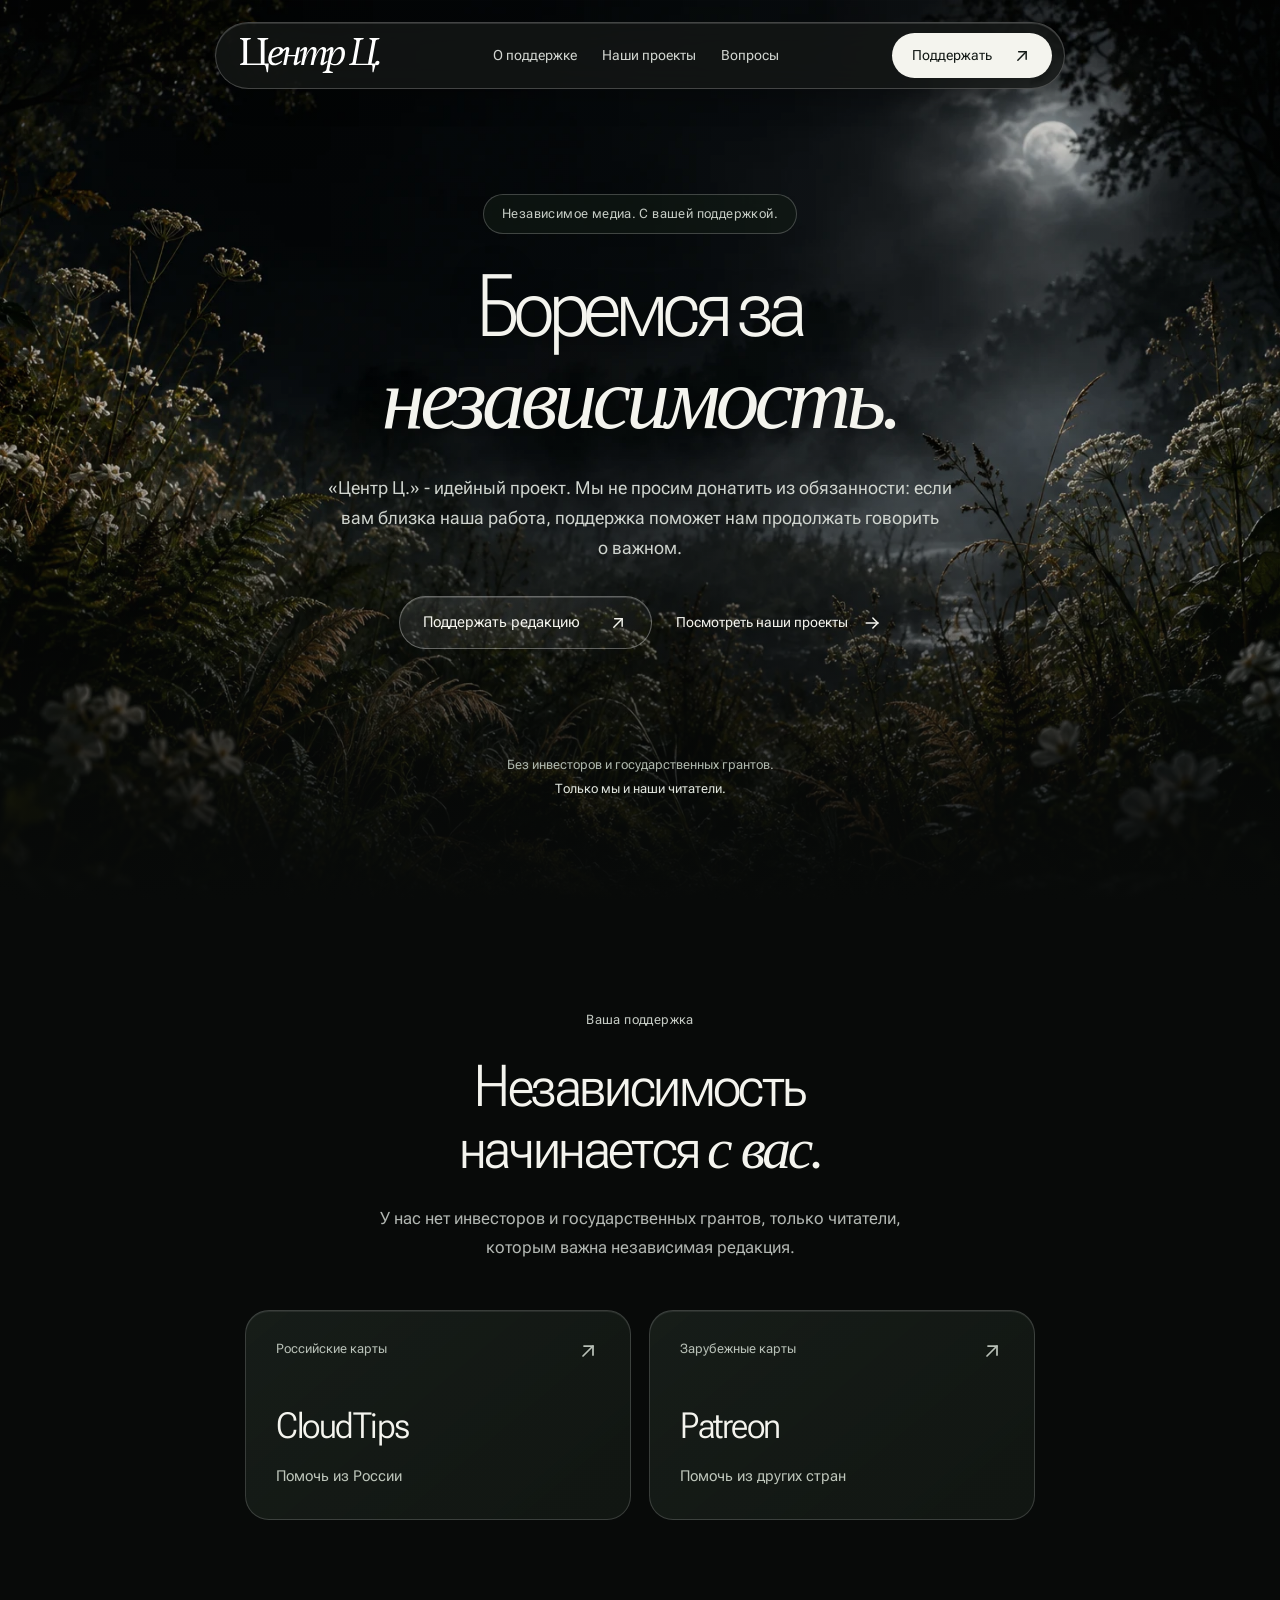
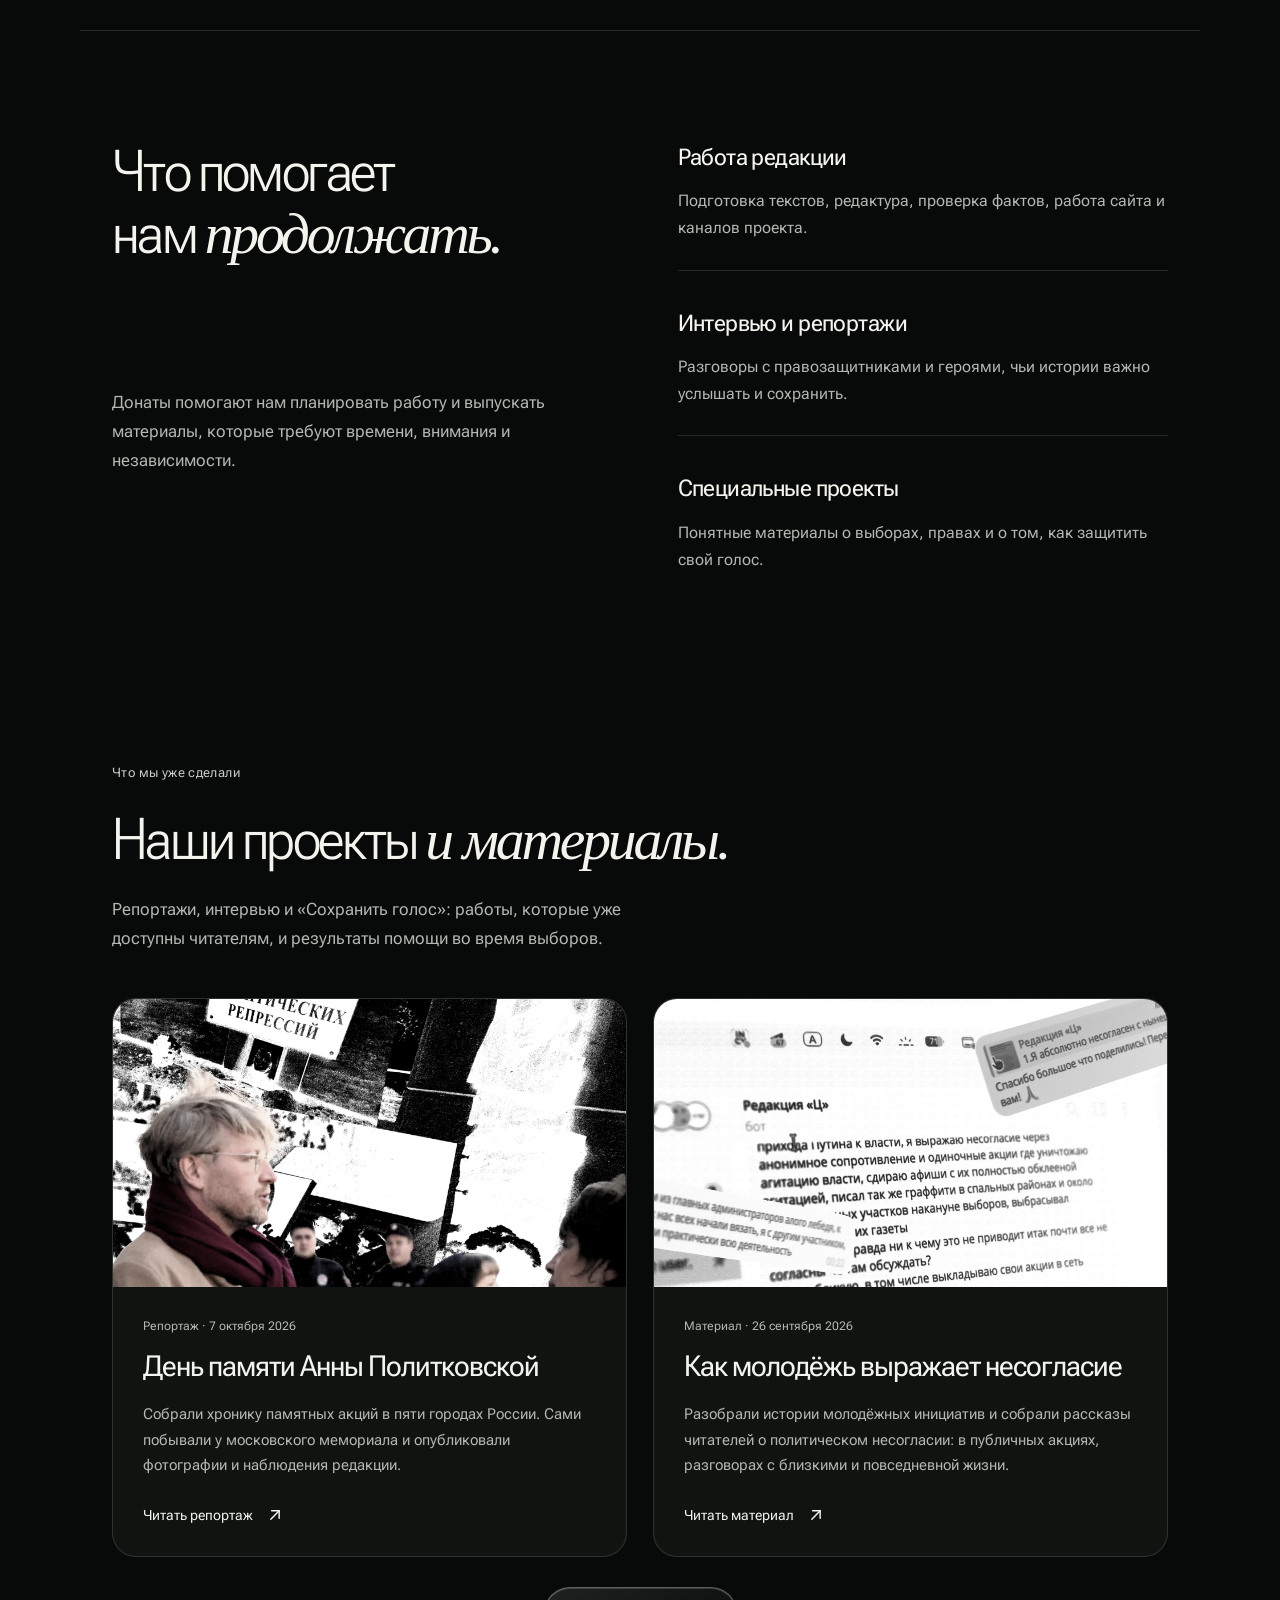
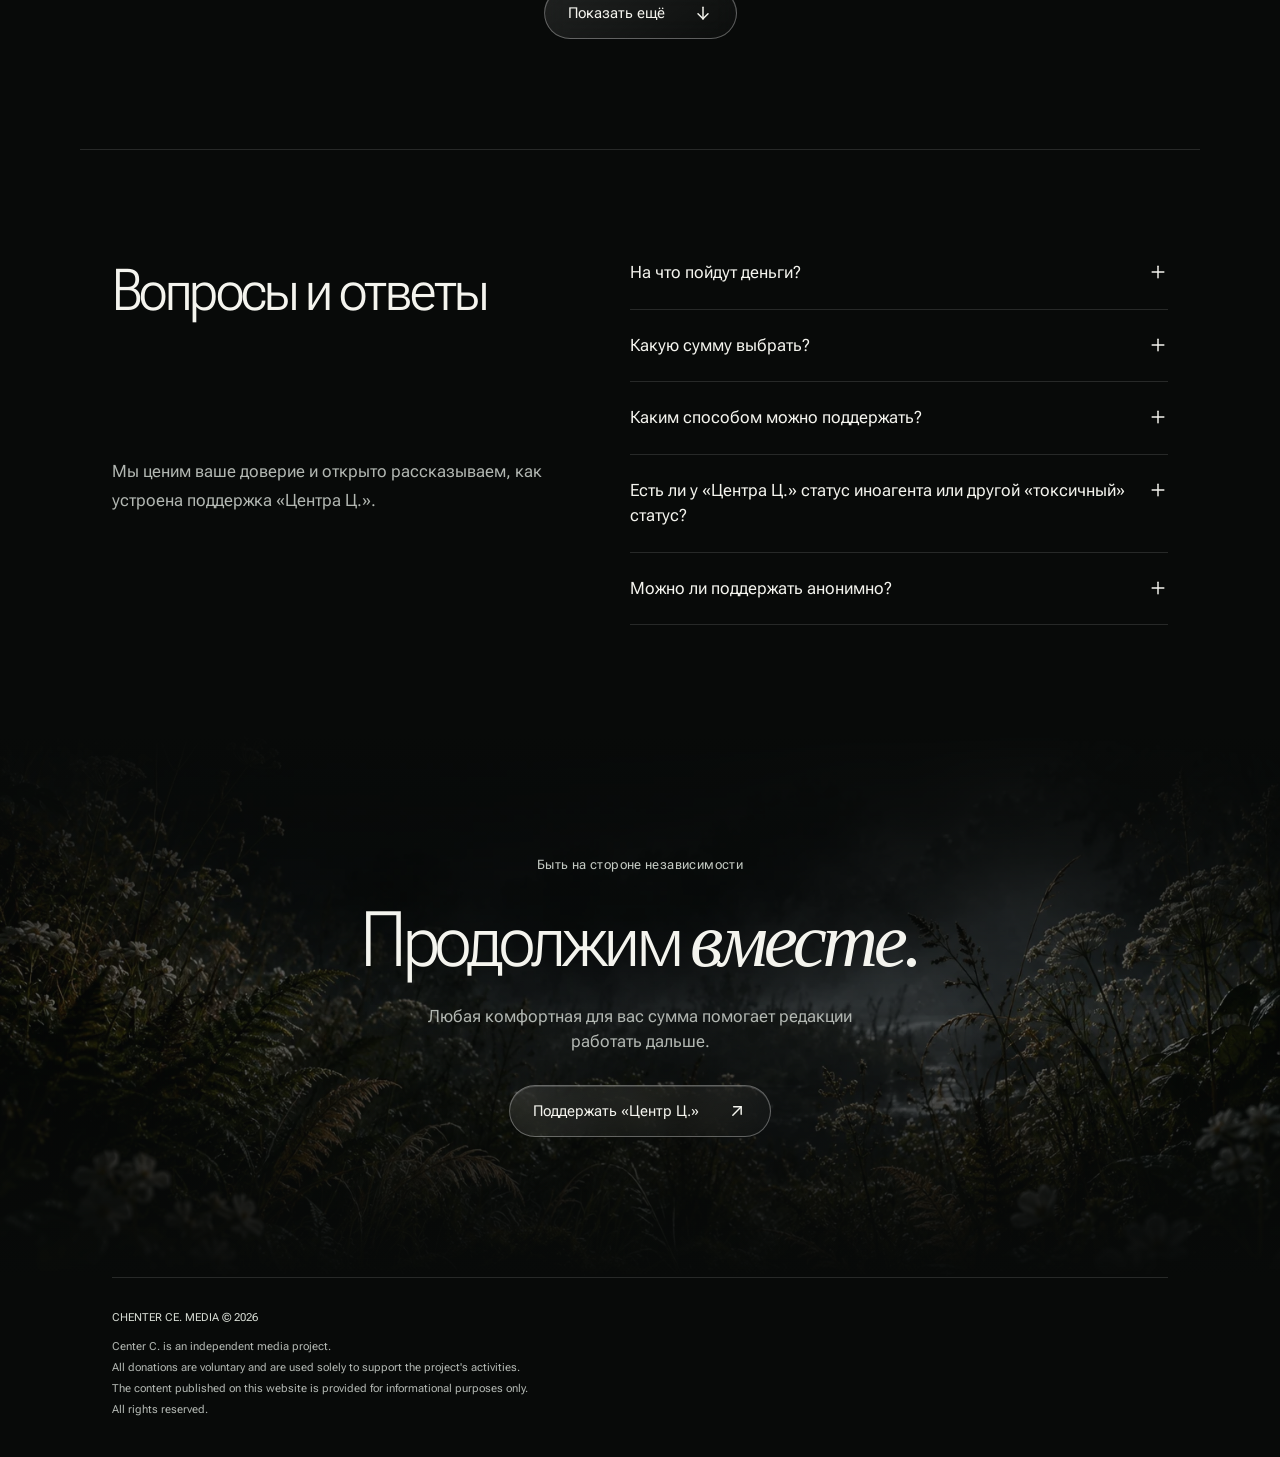
==== commit 62be99b2: "Replace text arrows and FAQ symbols with Tabler SVG icons" ====
--- a/index.html
+++ b/index.html
@@ -21,7 +21,16 @@
       <a href="#projects">Наши проекты</a>
       <a href="#faq">Вопросы</a>
     </nav>
-    <a class="nav-cta" href="#support">Поддержать <span aria-hidden="true">↗</span></a>
+    <a class="nav-cta" href="#support">Поддержать <!--
+tags: [direction, northeast, diagonal, external-link, open-in-new, trend, pointer, navigation, arrow, right]
+category: Arrows
+version: "1.0"
+unicode: "ea24"
+-->
+<svg class="ui-icon " xmlns="http://www.w3.org/2000/svg" width="20" height="20" viewBox="0 0 24 24" fill="none" stroke="currentColor" stroke-width="1.75" stroke-linecap="round" stroke-linejoin="round" aria-hidden="true" focusable="false">
+  <path d="M17 7l-10 10" />
+  <path d="M8 7l9 0l0 9" />
+</svg></a>
   </header>
   <main class="sheet">
     <header class="masthead">
@@ -30,7 +39,26 @@
         <p class="hero-eyebrow">Независимое медиа. С вашей поддержкой.</p>
         <h1 class="tagline">Боремся за<br><em>независимость.</em></h1>
         <p class="project-note">«Центр Ц.» - идейный проект. Мы не просим донатить из обязанности: если вам близка наша работа, поддержка поможет нам продолжать говорить о важном.</p>
-        <div class="hero-actions"><a class="glass-button" href="#support">Поддержать редакцию <span aria-hidden="true">↗</span></a><a class="quiet-button" href="#projects">Посмотреть наши проекты <span aria-hidden="true">→</span></a></div>
+        <div class="hero-actions"><a class="glass-button" href="#support">Поддержать редакцию <!--
+tags: [direction, northeast, diagonal, external-link, open-in-new, trend, pointer, navigation, arrow, right]
+category: Arrows
+version: "1.0"
+unicode: "ea24"
+-->
+<svg class="ui-icon " xmlns="http://www.w3.org/2000/svg" width="20" height="20" viewBox="0 0 24 24" fill="none" stroke="currentColor" stroke-width="1.75" stroke-linecap="round" stroke-linejoin="round" aria-hidden="true" focusable="false">
+  <path d="M17 7l-10 10" />
+  <path d="M8 7l9 0l0 9" />
+</svg></a><a class="quiet-button" href="#projects">Посмотреть наши проекты <!--
+tags: [direction, east, next, forward, continue, proceed, go, pointer, arrow, right]
+category: Arrows
+version: "1.0"
+unicode: "ea1f"
+-->
+<svg class="ui-icon " xmlns="http://www.w3.org/2000/svg" width="20" height="20" viewBox="0 0 24 24" fill="none" stroke="currentColor" stroke-width="1.75" stroke-linecap="round" stroke-linejoin="round" aria-hidden="true" focusable="false">
+  <path d="M5 12l14 0" />
+  <path d="M13 18l6 -6" />
+  <path d="M13 6l6 6" />
+</svg></a></div>
       </div>
       <p class="hero-bottom">Без инвесторов и государственных грантов.<br><span>Только мы и наши читатели.</span></p>
     </header>
@@ -41,12 +69,30 @@
       <p class="support-intro">У нас нет инвесторов и государственных грантов, только читатели, которым важна независимая редакция.</p>
       <div class="options">
         <a class="stamp" href="https://pay.cloudtips.ru/p/b4848c44" target="_blank" rel="noopener noreferrer">
-          <span class="payment-top">Российские карты <span aria-hidden="true">↗</span></span>
+          <span class="payment-top">Российские карты <!--
+tags: [direction, northeast, diagonal, external-link, open-in-new, trend, pointer, navigation, arrow, right]
+category: Arrows
+version: "1.0"
+unicode: "ea24"
+-->
+<svg class="ui-icon " xmlns="http://www.w3.org/2000/svg" width="20" height="20" viewBox="0 0 24 24" fill="none" stroke="currentColor" stroke-width="1.75" stroke-linecap="round" stroke-linejoin="round" aria-hidden="true" focusable="false">
+  <path d="M17 7l-10 10" />
+  <path d="M8 7l9 0l0 9" />
+</svg></span>
           <span class="via">CloudTips</span>
           <span class="for">Помочь из России</span>
         </a>
         <a class="stamp" href="https://www.patreon.com/cw/TsentrTs" target="_blank" rel="noopener noreferrer">
-          <span class="payment-top">Зарубежные карты <span aria-hidden="true">↗</span></span>
+          <span class="payment-top">Зарубежные карты <!--
+tags: [direction, northeast, diagonal, external-link, open-in-new, trend, pointer, navigation, arrow, right]
+category: Arrows
+version: "1.0"
+unicode: "ea24"
+-->
+<svg class="ui-icon " xmlns="http://www.w3.org/2000/svg" width="20" height="20" viewBox="0 0 24 24" fill="none" stroke="currentColor" stroke-width="1.75" stroke-linecap="round" stroke-linejoin="round" aria-hidden="true" focusable="false">
+  <path d="M17 7l-10 10" />
+  <path d="M8 7l9 0l0 9" />
+</svg></span>
           <span class="via">Patreon</span>
           <span class="for">Помочь из других стран</span>
         </a>
@@ -83,7 +129,16 @@
             <p class="project-card__type">Репортаж · 7 октября 2026</p>
             <h3>День памяти Анны Политковской</h3>
             <p>Собрали хронику памятных акций в пяти городах России. Сами побывали у московского мемориала и опубликовали фотографии и наблюдения редакции.</p>
-            <span class="project-card__link">Читать репортаж <span aria-hidden="true">↗</span></span>
+            <span class="project-card__link">Читать репортаж <!--
+tags: [direction, northeast, diagonal, external-link, open-in-new, trend, pointer, navigation, arrow, right]
+category: Arrows
+version: "1.0"
+unicode: "ea24"
+-->
+<svg class="ui-icon " xmlns="http://www.w3.org/2000/svg" width="20" height="20" viewBox="0 0 24 24" fill="none" stroke="currentColor" stroke-width="1.75" stroke-linecap="round" stroke-linejoin="round" aria-hidden="true" focusable="false">
+  <path d="M17 7l-10 10" />
+  <path d="M8 7l9 0l0 9" />
+</svg></span>
           </div>
         </a>
         <a class="project-card" href="https://centerce.me/260926/" target="_blank" rel="noopener noreferrer">
@@ -92,7 +147,16 @@
             <p class="project-card__type">Материал · 26 сентября 2026</p>
             <h3>Как молодёжь выражает несогласие</h3>
             <p>Разобрали истории молодёжных инициатив и собрали рассказы читателей о политическом несогласии: в публичных акциях, разговорах с близкими и повседневной жизни.</p>
-            <span class="project-card__link">Читать материал <span aria-hidden="true">↗</span></span>
+            <span class="project-card__link">Читать материал <!--
+tags: [direction, northeast, diagonal, external-link, open-in-new, trend, pointer, navigation, arrow, right]
+category: Arrows
+version: "1.0"
+unicode: "ea24"
+-->
+<svg class="ui-icon " xmlns="http://www.w3.org/2000/svg" width="20" height="20" viewBox="0 0 24 24" fill="none" stroke="currentColor" stroke-width="1.75" stroke-linecap="round" stroke-linejoin="round" aria-hidden="true" focusable="false">
+  <path d="M17 7l-10 10" />
+  <path d="M8 7l9 0l0 9" />
+</svg></span>
           </div>
         </a>
         <a class="project-card" href="https://t.me/savevote" target="_blank" rel="noopener noreferrer">
@@ -101,7 +165,16 @@
             <p class="project-card__type">Спецпроект · Выборы 2026</p>
             <h3>«Сохранить голос»</h3>
             <p>Запустили сайт и Telegram-канал о выборах. Добавили интерактивное сравнение официальных итогов и альтернативного подсчёта по стране и отдельным округам.</p>
-            <span class="project-card__link">Перейти в канал проекта <span aria-hidden="true">↗</span></span>
+            <span class="project-card__link">Перейти в канал проекта <!--
+tags: [direction, northeast, diagonal, external-link, open-in-new, trend, pointer, navigation, arrow, right]
+category: Arrows
+version: "1.0"
+unicode: "ea24"
+-->
+<svg class="ui-icon " xmlns="http://www.w3.org/2000/svg" width="20" height="20" viewBox="0 0 24 24" fill="none" stroke="currentColor" stroke-width="1.75" stroke-linecap="round" stroke-linejoin="round" aria-hidden="true" focusable="false">
+  <path d="M17 7l-10 10" />
+  <path d="M8 7l9 0l0 9" />
+</svg></span>
           </div>
         </a>
         <a class="project-card" href="https://youtu.be/QiKIW2X_VVM" target="_blank" rel="noopener noreferrer">
@@ -110,17 +183,45 @@
             <p class="project-card__type">Видео · Интервью</p>
             <h3>История Антона Филимонова</h3>
             <p>Выпустили интервью о том, как правозащитники помогли Антону Филимонову. Рассказали о его истории и работе людей, которые добивались помощи.</p>
-            <span class="project-card__link">Смотреть интервью <span aria-hidden="true">↗</span></span>
-          </div>
-        </a>
-      </div>
-      <div class="projects-more"><button class="glass-button" id="show-projects" type="button" aria-expanded="false" aria-controls="project-cards project-results" hidden>Показать ещё <span aria-hidden="true">↓</span></button></div>
+            <span class="project-card__link">Смотреть интервью <!--
+tags: [direction, northeast, diagonal, external-link, open-in-new, trend, pointer, navigation, arrow, right]
+category: Arrows
+version: "1.0"
+unicode: "ea24"
+-->
+<svg class="ui-icon " xmlns="http://www.w3.org/2000/svg" width="20" height="20" viewBox="0 0 24 24" fill="none" stroke="currentColor" stroke-width="1.75" stroke-linecap="round" stroke-linejoin="round" aria-hidden="true" focusable="false">
+  <path d="M17 7l-10 10" />
+  <path d="M8 7l9 0l0 9" />
+</svg></span>
+          </div>
+        </a>
+      </div>
+      <div class="projects-more"><button class="glass-button" id="show-projects" type="button" aria-expanded="false" aria-controls="project-cards project-results" hidden>Показать ещё <!--
+tags: [direction, south, downward, bottom, download, descend, sort, pointer, arrow, down]
+category: Arrows
+version: "1.0"
+unicode: "ea16"
+-->
+<svg class="ui-icon " xmlns="http://www.w3.org/2000/svg" width="20" height="20" viewBox="0 0 24 24" fill="none" stroke="currentColor" stroke-width="1.75" stroke-linecap="round" stroke-linejoin="round" aria-hidden="true" focusable="false">
+  <path d="M12 5l0 14" />
+  <path d="M18 13l-6 6" />
+  <path d="M6 13l6 6" />
+</svg></button></div>
       <aside id="project-results" class="project-results" aria-labelledby="project-results-title">
         <div class="project-results__copy">
           <p class="eyebrow">Результаты «Сохранить голос»</p>
           <h3 id="project-results-title">Помощь тем, кто обратился к нам</h3>
           <p>Во время выборов команда отвечала на обращения и помогала разобраться в юридических вопросах. Итоги этой работы опубликовали в канале проекта.</p>
-          <a class="project-card__link" href="https://t.me/savevote/105" target="_blank" rel="noopener noreferrer">Читать отчёт проекта <span aria-hidden="true">↗</span></a>
+          <a class="project-card__link" href="https://t.me/savevote/105" target="_blank" rel="noopener noreferrer">Читать отчёт проекта <!--
+tags: [direction, northeast, diagonal, external-link, open-in-new, trend, pointer, navigation, arrow, right]
+category: Arrows
+version: "1.0"
+unicode: "ea24"
+-->
+<svg class="ui-icon " xmlns="http://www.w3.org/2000/svg" width="20" height="20" viewBox="0 0 24 24" fill="none" stroke="currentColor" stroke-width="1.75" stroke-linecap="round" stroke-linejoin="round" aria-hidden="true" focusable="false">
+  <path d="M17 7l-10 10" />
+  <path d="M8 7l9 0l0 9" />
+</svg></a>
         </div>
         <dl class="project-results__numbers">
           <div><dt>Обращений зафиксировано</dt><dd>50</dd></div>
@@ -134,31 +235,116 @@
       <p class="faq-intro">Мы ценим ваше доверие и открыто рассказываем, как устроена поддержка «Центра Ц.».</p>
       <div class="faq-list">
         <details class="faq-item">
-          <summary>На что пойдут деньги?</summary>
+          <summary>На что пойдут деньги?<!--
+tags: [add, new, create, insert, more, plus-sign, increase, positive, math, cross, plus]
+category: Math
+version: "1.0"
+unicode: "eb0b"
+-->
+<svg class="ui-icon faq-icon faq-icon--plus" xmlns="http://www.w3.org/2000/svg" width="20" height="20" viewBox="0 0 24 24" fill="none" stroke="currentColor" stroke-width="1.75" stroke-linecap="round" stroke-linejoin="round" aria-hidden="true" focusable="false">
+  <path d="M12 5l0 14" />
+  <path d="M5 12l14 0" />
+</svg><!--
+tags: [subtract, remove, less, negative, dash, hyphen, minimize, collapse, delete, minus]
+category: Math
+version: "1.0"
+unicode: "eaf2"
+-->
+<svg class="ui-icon faq-icon faq-icon--minus" xmlns="http://www.w3.org/2000/svg" width="20" height="20" viewBox="0 0 24 24" fill="none" stroke="currentColor" stroke-width="1.75" stroke-linecap="round" stroke-linejoin="round" aria-hidden="true" focusable="false">
+  <path d="M5 12l14 0" />
+</svg></summary>
           <div class="faq-answer">
             <p>На работу редакции: подготовку материалов, оплату сервисов, развитие сайта и Telegram-канала, а также на новые специальные проекты. Ваша поддержка даёт нам возможность планировать работу и оставаться независимыми.</p>
           </div>
         </details>
         <details class="faq-item">
-          <summary>Какую сумму выбрать?</summary>
+          <summary>Какую сумму выбрать?<!--
+tags: [add, new, create, insert, more, plus-sign, increase, positive, math, cross, plus]
+category: Math
+version: "1.0"
+unicode: "eb0b"
+-->
+<svg class="ui-icon faq-icon faq-icon--plus" xmlns="http://www.w3.org/2000/svg" width="20" height="20" viewBox="0 0 24 24" fill="none" stroke="currentColor" stroke-width="1.75" stroke-linecap="round" stroke-linejoin="round" aria-hidden="true" focusable="false">
+  <path d="M12 5l0 14" />
+  <path d="M5 12l14 0" />
+</svg><!--
+tags: [subtract, remove, less, negative, dash, hyphen, minimize, collapse, delete, minus]
+category: Math
+version: "1.0"
+unicode: "eaf2"
+-->
+<svg class="ui-icon faq-icon faq-icon--minus" xmlns="http://www.w3.org/2000/svg" width="20" height="20" viewBox="0 0 24 24" fill="none" stroke="currentColor" stroke-width="1.75" stroke-linecap="round" stroke-linejoin="round" aria-hidden="true" focusable="false">
+  <path d="M5 12l14 0" />
+</svg></summary>
           <div class="faq-answer">
             <p>Любую комфортную для вас. Разовый донат помогает уже сегодня, а регулярный делает работу редакции устойчивее. Главное для нас — ваше участие и доверие.</p>
           </div>
         </details>
         <details class="faq-item">
-          <summary>Каким способом можно поддержать?</summary>
+          <summary>Каким способом можно поддержать?<!--
+tags: [add, new, create, insert, more, plus-sign, increase, positive, math, cross, plus]
+category: Math
+version: "1.0"
+unicode: "eb0b"
+-->
+<svg class="ui-icon faq-icon faq-icon--plus" xmlns="http://www.w3.org/2000/svg" width="20" height="20" viewBox="0 0 24 24" fill="none" stroke="currentColor" stroke-width="1.75" stroke-linecap="round" stroke-linejoin="round" aria-hidden="true" focusable="false">
+  <path d="M12 5l0 14" />
+  <path d="M5 12l14 0" />
+</svg><!--
+tags: [subtract, remove, less, negative, dash, hyphen, minimize, collapse, delete, minus]
+category: Math
+version: "1.0"
+unicode: "eaf2"
+-->
+<svg class="ui-icon faq-icon faq-icon--minus" xmlns="http://www.w3.org/2000/svg" width="20" height="20" viewBox="0 0 24 24" fill="none" stroke="currentColor" stroke-width="1.75" stroke-linecap="round" stroke-linejoin="round" aria-hidden="true" focusable="false">
+  <path d="M5 12l14 0" />
+</svg></summary>
           <div class="faq-answer">
             <p>Из России нас можно поддержать через <a href="https://pay.cloudtips.ru/p/b4848c44" target="_blank" rel="noopener noreferrer">CloudTips</a>, из других стран через <a href="https://www.patreon.com/cw/TsentrTs" target="_blank" rel="noopener noreferrer">Patreon</a>.</p>
           </div>
         </details>
         <details class="faq-item">
-          <summary>Есть ли у «Центра Ц.» статус иноагента или другой «токсичный» статус?</summary>
+          <summary>Есть ли у «Центра Ц.» статус иноагента или другой «токсичный» статус?<!--
+tags: [add, new, create, insert, more, plus-sign, increase, positive, math, cross, plus]
+category: Math
+version: "1.0"
+unicode: "eb0b"
+-->
+<svg class="ui-icon faq-icon faq-icon--plus" xmlns="http://www.w3.org/2000/svg" width="20" height="20" viewBox="0 0 24 24" fill="none" stroke="currentColor" stroke-width="1.75" stroke-linecap="round" stroke-linejoin="round" aria-hidden="true" focusable="false">
+  <path d="M12 5l0 14" />
+  <path d="M5 12l14 0" />
+</svg><!--
+tags: [subtract, remove, less, negative, dash, hyphen, minimize, collapse, delete, minus]
+category: Math
+version: "1.0"
+unicode: "eaf2"
+-->
+<svg class="ui-icon faq-icon faq-icon--minus" xmlns="http://www.w3.org/2000/svg" width="20" height="20" viewBox="0 0 24 24" fill="none" stroke="currentColor" stroke-width="1.75" stroke-linecap="round" stroke-linejoin="round" aria-hidden="true" focusable="false">
+  <path d="M5 12l14 0" />
+</svg></summary>
           <div class="faq-answer">
             <p>Нет. Мы не являемся иноагентами и не имеем никакого другого «токсичного» статуса.</p>
           </div>
         </details>
         <details class="faq-item">
-          <summary>Можно ли поддержать анонимно?</summary>
+          <summary>Можно ли поддержать анонимно?<!--
+tags: [add, new, create, insert, more, plus-sign, increase, positive, math, cross, plus]
+category: Math
+version: "1.0"
+unicode: "eb0b"
+-->
+<svg class="ui-icon faq-icon faq-icon--plus" xmlns="http://www.w3.org/2000/svg" width="20" height="20" viewBox="0 0 24 24" fill="none" stroke="currentColor" stroke-width="1.75" stroke-linecap="round" stroke-linejoin="round" aria-hidden="true" focusable="false">
+  <path d="M12 5l0 14" />
+  <path d="M5 12l14 0" />
+</svg><!--
+tags: [subtract, remove, less, negative, dash, hyphen, minimize, collapse, delete, minus]
+category: Math
+version: "1.0"
+unicode: "eaf2"
+-->
+<svg class="ui-icon faq-icon faq-icon--minus" xmlns="http://www.w3.org/2000/svg" width="20" height="20" viewBox="0 0 24 24" fill="none" stroke="currentColor" stroke-width="1.75" stroke-linecap="round" stroke-linejoin="round" aria-hidden="true" focusable="false">
+  <path d="M5 12l14 0" />
+</svg></summary>
           <div class="faq-answer">
             <p>Возможность скрыть имя и состав передаваемых данных зависят от выбранного платёжного сервиса. Перед переводом проверьте его настройки приватности и условия обработки данных.</p>
           </div>
@@ -170,7 +356,16 @@
       <p class="eyebrow">Быть на стороне независимости</p>
       <h2 id="closing-title">Продолжим <em>вместе.</em></h2>
       <p>Любая комфортная для вас сумма помогает редакции работать дальше.</p>
-      <a class="glass-button" href="#support">Поддержать «Центр Ц.» <span aria-hidden="true">↗</span></a>
+      <a class="glass-button" href="#support">Поддержать «Центр Ц.» <!--
+tags: [direction, northeast, diagonal, external-link, open-in-new, trend, pointer, navigation, arrow, right]
+category: Arrows
+version: "1.0"
+unicode: "ea24"
+-->
+<svg class="ui-icon " xmlns="http://www.w3.org/2000/svg" width="20" height="20" viewBox="0 0 24 24" fill="none" stroke="currentColor" stroke-width="1.75" stroke-linecap="round" stroke-linejoin="round" aria-hidden="true" focusable="false">
+  <path d="M17 7l-10 10" />
+  <path d="M8 7l9 0l0 9" />
+</svg></a>
     </section>
     <footer>
       <p class="legal-title">CHENTER CE. MEDIA © 2026</p>
--- a/donation.css
+++ b/donation.css
@@ -17,10 +17,10 @@
 .support,.spending,.projects,.faq{max-width:1120px;margin:0 auto;padding:110px 32px;scroll-margin-top:0}.support{text-align:center}.support-heading{margin:0 0 24px;font-size:clamp(36px,4.5vw,60px);font-weight:400;line-height:1.08;letter-spacing:-.045em;text-wrap:balance;max-width:800px}.support .support-heading{margin-inline:auto;max-width:650px}.support-intro,.spending-intro,.projects-intro,.faq-intro{font-size:17px;line-height:1.7;color:var(--muted);max-width:570px;margin:0}.support-intro{margin-inline:auto}.options{display:grid;grid-template-columns:1fr 1fr;gap:18px;max-width:790px;margin:48px auto 0;text-align:left}.stamp{position:relative;display:flex;flex-direction:column;gap:12px;padding:28px 30px;border-radius:24px;border:1px solid #ffffff2a;background:linear-gradient(140deg,#28332b77,#111612);text-decoration:none;min-height:210px;box-shadow:inset 0 1px 0 #ffffff14}.stamp:hover{border-color:#ffffff70;background:#202b23}.payment-top{display:flex;justify-content:space-between;color:#b8c0b7;font-size:13px}.payment-top span{font-size:22px;color:#f4f4ee}.via{font-size:36px;letter-spacing:-.04em;margin-top:24px}.for{font-size:15px;color:#bec6bb}
 .spending{display:grid;grid-template-columns:1fr 1fr;column-gap:75px;border-top:1px solid var(--rule)}.spending>.support-heading{grid-column:1}.spending-intro{grid-column:1}.spending-grid{grid-column:2;grid-row:1/3;display:flex;flex-direction:column;gap:36px}.spending-card{padding:0 0 28px;border-bottom:1px solid var(--rule)}.spending-card:last-child{border:0;padding-bottom:0}.spending-card h3{font-size:23px;font-weight:450;letter-spacing:-.025em;margin:0 0 12px}.spending-card p{margin:0;font-size:16px;line-height:1.7;color:var(--muted)}
 .projects{padding-top:80px}.projects-grid{display:grid;grid-template-columns:1fr 1fr;gap:26px;margin-top:45px}.project-card{display:flex;flex-direction:column;border:1px solid var(--rule);border-radius:24px;overflow:hidden;text-decoration:none;background:#101411}.project-image{width:100%;height:auto;aspect-ratio:16/9;object-fit:cover;filter:saturate(.5)}.project-card>div{padding:30px;display:flex;flex-direction:column;align-items:flex-start;flex:1}.project-card__type{margin:0 0 14px;color:var(--muted);font-size:12px}.project-card h3{font-size:29px;line-height:1.2;letter-spacing:-.035em;font-weight:450;margin:0 0 18px}.project-card p:not(.project-card__type){color:var(--muted);font-size:15px;line-height:1.7;margin:0 0 26px}.project-card__link{display:flex;align-items:center;gap:12px;margin-top:auto;font-size:14px}.arrow-icon{width:18px;height:18px}.project-card:hover{border-color:#ffffff60}.project-card:hover .project-image{filter:saturate(1)}
-.faq{display:grid;grid-template-columns:1fr 1.2fr;gap:0 70px;border-top:1px solid var(--rule)}.faq>.support-heading,.faq-intro{grid-column:1}.faq-list{grid-column:2;grid-row:1/3}.faq-item{border-bottom:1px solid var(--rule)}.faq-item summary{position:relative;list-style:none;cursor:pointer;font-size:17px;line-height:1.5;padding:23px 35px 23px 0}.faq-item:first-child summary{padding-top:0}.faq-item summary::-webkit-details-marker{display:none}.faq-item summary::after{content:'+';position:absolute;right:0;font-size:24px;font-weight:300;top:18px}.faq-item:first-child summary::after{top:-5px}.faq-item[open] summary::after{content:'−'}.faq-answer{font-size:15px;line-height:1.75;color:var(--muted);padding:0 25px 24px 0}.faq-answer p{margin:0}
+.faq{display:grid;grid-template-columns:1fr 1.2fr;gap:0 70px;border-top:1px solid var(--rule)}.faq>.support-heading,.faq-intro{grid-column:1}.faq-list{grid-column:2;grid-row:1/3}.faq-item{border-bottom:1px solid var(--rule)}.faq-item summary{position:relative;list-style:none;cursor:pointer;font-size:17px;line-height:1.5;padding:23px 35px 23px 0}.faq-item:first-child summary{padding-top:0}.faq-item summary::-webkit-details-marker{display:none}.faq-answer{font-size:15px;line-height:1.75;color:var(--muted);padding:0 25px 24px 0}.faq-answer p{margin:0}
 .closing{position:relative;text-align:center;padding:120px 24px 140px;background:linear-gradient(#080a09,#080a0988,#080a09),url('assets/prism-garden.webp') center 75%/cover}.closing h2{margin:0 auto 24px;font-size:clamp(48px,6vw,80px);font-weight:400;letter-spacing:-.05em}.closing>p:not(.eyebrow){color:var(--muted);font-size:17px;max-width:480px;margin:0 auto 30px}.sheet>footer{max-width:1056px;margin:0 auto;padding:32px 0 0;display:block;border-top:1px solid var(--rule);font-size:11px}.legal-title{margin:0 0 10px;color:#d6dbd3}.legal-copy{margin:0;line-height:1.9}
 @media(prefers-reduced-motion:no-preference){@keyframes entrance{from{opacity:0;filter:blur(8px);transform:translateY(18px)}to{opacity:1;filter:blur(0);transform:translateY(0)}}.hero-content{animation:entrance 1.1s ease both}.hero-bottom{animation:entrance 1.2s .2s ease both}.glass-button,.stamp,.nav-cta,.project-card,.project-image{transition:background .25s ease,border-color .25s ease,filter .3s ease,transform .25s ease}.stamp:hover{transform:translateY(-4px)}}
-@media(max-width:800px){.glass-nav nav{gap:16px}.glass-nav{gap:18px}.spending,.faq{grid-template-columns:1fr;gap:28px}.spending-grid,.faq-list{grid-column:1;grid-row:auto}.faq-item:first-child summary{padding-top:23px}.faq-item:first-child summary::after{top:18px}.masthead{min-height:850px}.sheet>footer{margin-inline:32px}.support,.spending,.projects,.faq{padding-block:75px}}
+@media(max-width:800px){.glass-nav nav{gap:16px}.glass-nav{gap:18px}.spending,.faq{grid-template-columns:1fr;gap:28px}.spending-grid,.faq-list{grid-column:1;grid-row:auto}.faq-item:first-child summary{padding-top:23px}.masthead{min-height:850px}.sheet>footer{margin-inline:32px}.support,.spending,.projects,.faq{padding-block:75px}}
 @media(max-width:600px){.glass-nav{top:14px;width:calc(100% - 28px);padding:9px 9px 9px 18px}.glass-nav nav{display:none}.nav-brand img{width:114px}.nav-cta{padding:10px 16px}.masthead{min-height:790px;min-height:100dvh;padding:150px 22px 65px}.hero-art{background-position:center,45% center}.tagline{font-size:clamp(43px,10.4vw,62px);letter-spacing:-.045em}.hero-eyebrow{font-size:11px;padding:8px 12px}.project-note{font-size:16px}.hero-actions{flex-direction:column;gap:23px}.hero-bottom{margin-top:58px;font-size:12px}.support,.spending,.projects,.faq{padding:65px 22px}.support-heading{font-size:38px}.options,.projects-grid{grid-template-columns:1fr;margin-top:32px;gap:16px}.stamp{min-height:188px;padding:24px}.project-card>div{padding:25px}.closing{padding:85px 22px}.sheet>footer{margin-inline:22px}.support-intro,.spending-intro,.projects-intro,.faq-intro{font-size:16px}}
 @media(prefers-reduced-motion:reduce){html{scroll-behavior:auto}}
 @media(prefers-reduced-transparency:reduce){.glass-nav{background:#151816}.hero-eyebrow,.glass-button{background:#202820;backdrop-filter:none}}
@@ -45,3 +45,13 @@
 button.glass-button{color:var(--text);font:inherit;font-size:15px;cursor:pointer}
 button.glass-button:focus-visible{outline:2px solid var(--text);outline-offset:6px}
 @media(max-width:600px){.nav-brand img{width:124px}.project-image--logo{padding:24px}}
+
+/* Tabler SVG icons share a consistent size and stroke. */
+.ui-icon{display:inline-block;width:20px;height:20px;flex:0 0 auto;vertical-align:middle}
+.payment-top>.ui-icon{width:24px;height:24px}
+.faq-icon{position:absolute;right:0;top:25px}
+.faq-item:first-child .faq-icon{top:2px}
+.faq-icon--minus{display:none}
+.faq-item[open] .faq-icon--plus{display:none}
+.faq-item[open] .faq-icon--minus{display:block}
+@media(max-width:800px){.faq-item:first-child .faq-icon{top:25px}}
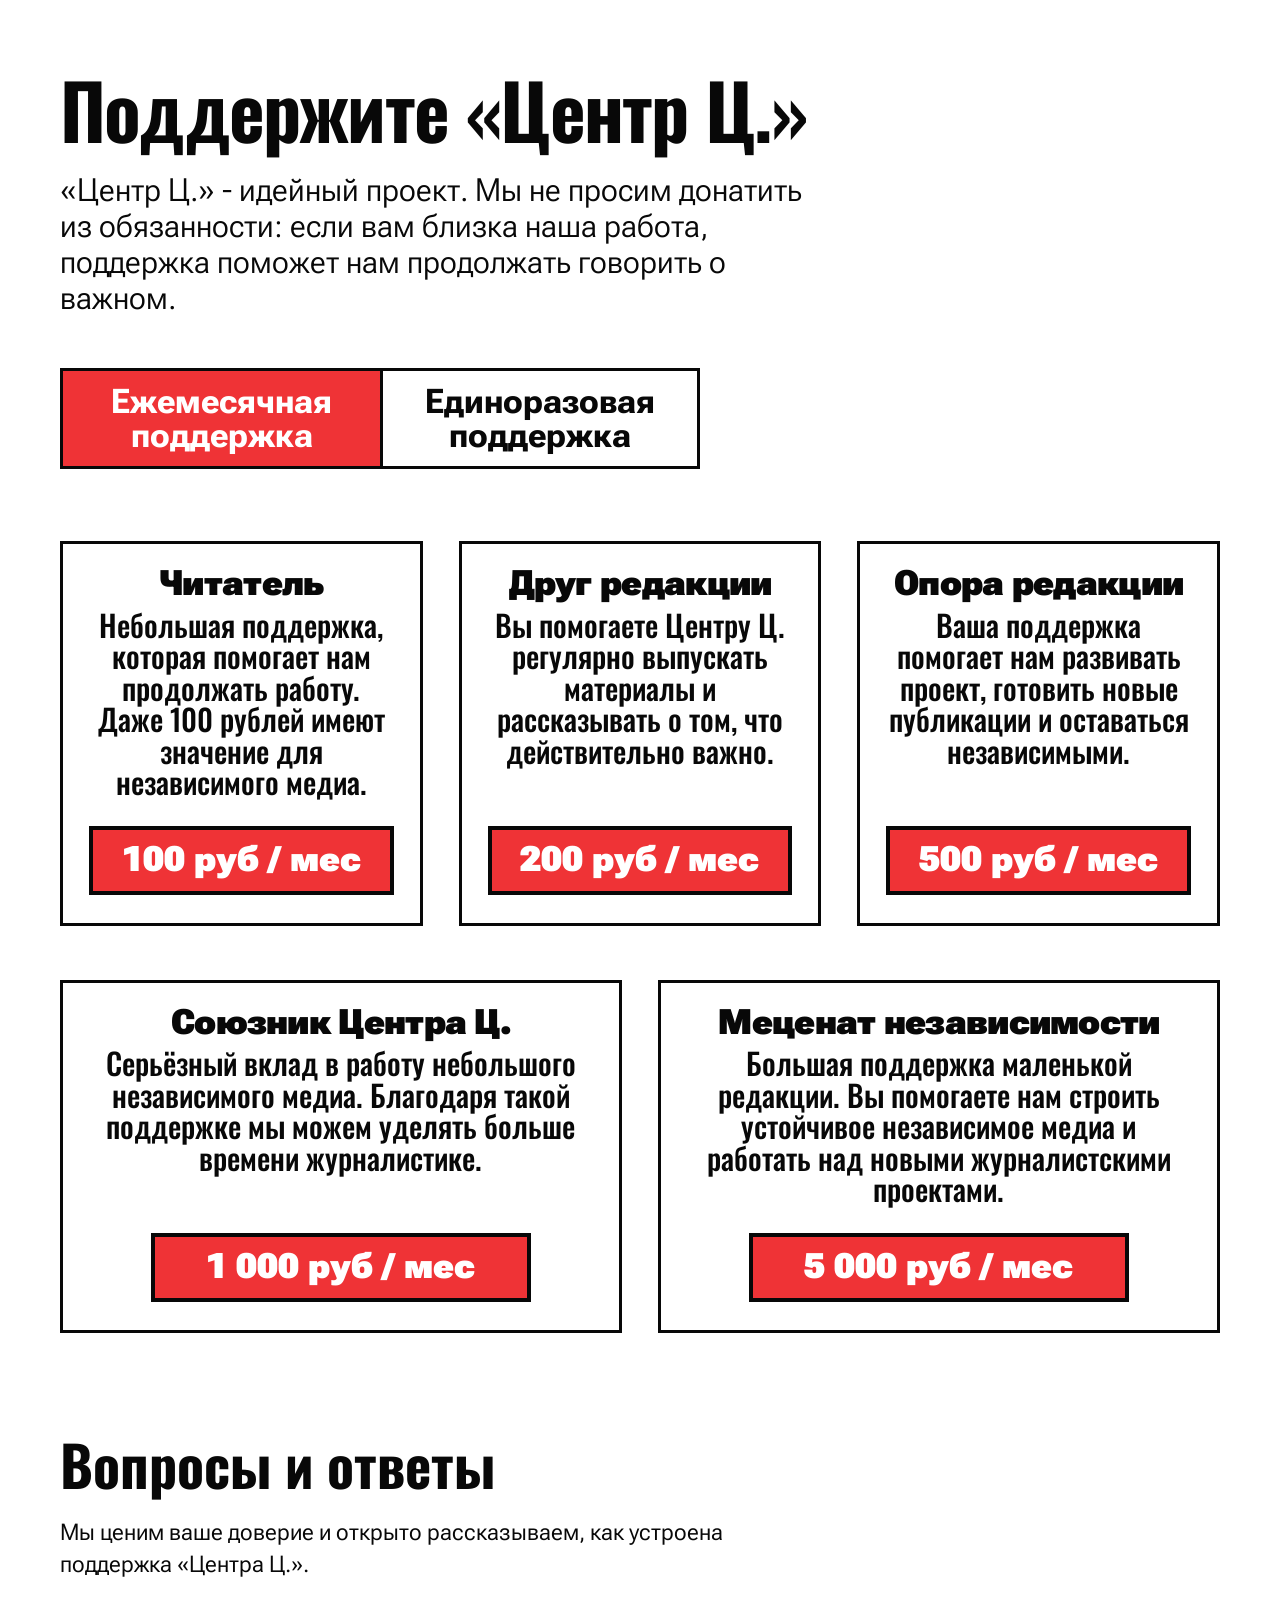
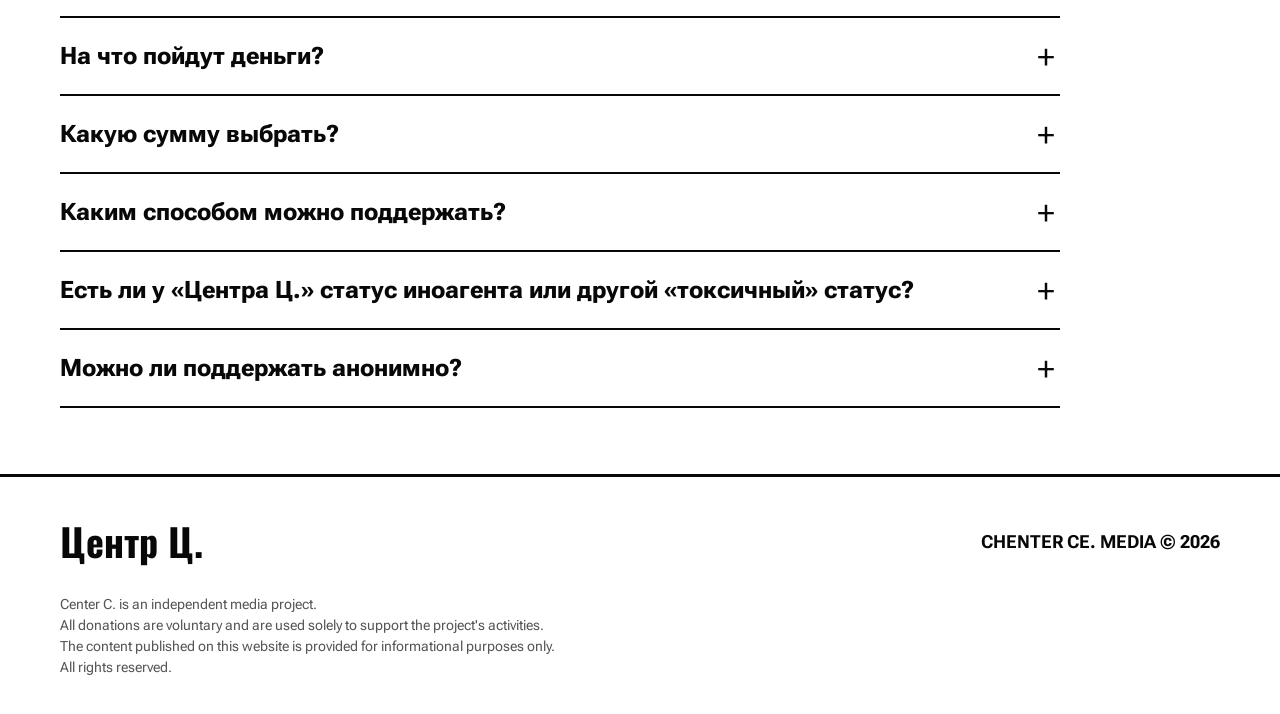
==== commit 9a3e6c28: "Redesign support homepage with Boosty tiers and mobile layout" ====
--- a/index.html
+++ b/index.html
@@ -1,397 +1,6 @@
 <!doctype html>
-<html lang="ru">
-<head>
-  <meta charset="UTF-8">
-  <meta name="viewport" content="width=device-width, initial-scale=1">
-  <meta name="description" content="Поддержите независимое медиа Центр Ц.">
-  <link rel="canonical" href="https://donate.centerce.me">
-  <title>Центр Ц. — поддержать</title>
-  <meta name="theme-color" content="#080a09">
-  <link rel="preload" href="assets/RobotoFlex.ttf" as="font" type="font/ttf" crossorigin>
-  <link rel="preload" href="assets/prism-garden.webp" as="image">
-  <link rel="stylesheet" href="centerce-base.css">
-  <link rel="stylesheet" href="donation.css">
-</head>
-<body>
-  <a class="skip-link" href="#support">К способам поддержки</a>
-  <header class="glass-nav">
-    <a class="nav-brand" href="https://centerce.me" aria-label="Центр Ц. Главная"><img src="assets/centerce-logo.svg" width="219" height="56" alt="Центр Ц."></a>
-    <nav aria-label="Навигация по странице">
-      <a href="#spending">О поддержке</a>
-      <a href="#projects">Наши проекты</a>
-      <a href="#faq">Вопросы</a>
-    </nav>
-    <a class="nav-cta" href="#support">Поддержать <!--
-tags: [direction, northeast, diagonal, external-link, open-in-new, trend, pointer, navigation, arrow, right]
-category: Arrows
-version: "1.0"
-unicode: "ea24"
--->
-<svg class="ui-icon " xmlns="http://www.w3.org/2000/svg" width="20" height="20" viewBox="0 0 24 24" fill="none" stroke="currentColor" stroke-width="1.75" stroke-linecap="round" stroke-linejoin="round" aria-hidden="true" focusable="false">
-  <path d="M17 7l-10 10" />
-  <path d="M8 7l9 0l0 9" />
-</svg></a>
-  </header>
-  <main class="sheet">
-    <header class="masthead">
-      <div class="hero-art" aria-hidden="true"></div>
-      <div class="hero-content">
-        <p class="hero-eyebrow">Независимое медиа. С вашей поддержкой.</p>
-        <h1 class="tagline">Боремся за<br><em>независимость.</em></h1>
-        <p class="project-note">«Центр Ц.» - идейный проект. Мы не просим донатить из обязанности: если вам близка наша работа, поддержка поможет нам продолжать говорить о важном.</p>
-        <div class="hero-actions"><a class="glass-button" href="#support">Поддержать редакцию <!--
-tags: [direction, northeast, diagonal, external-link, open-in-new, trend, pointer, navigation, arrow, right]
-category: Arrows
-version: "1.0"
-unicode: "ea24"
--->
-<svg class="ui-icon " xmlns="http://www.w3.org/2000/svg" width="20" height="20" viewBox="0 0 24 24" fill="none" stroke="currentColor" stroke-width="1.75" stroke-linecap="round" stroke-linejoin="round" aria-hidden="true" focusable="false">
-  <path d="M17 7l-10 10" />
-  <path d="M8 7l9 0l0 9" />
-</svg></a><a class="quiet-button" href="#projects">Посмотреть наши проекты <!--
-tags: [direction, east, next, forward, continue, proceed, go, pointer, arrow, right]
-category: Arrows
-version: "1.0"
-unicode: "ea1f"
--->
-<svg class="ui-icon " xmlns="http://www.w3.org/2000/svg" width="20" height="20" viewBox="0 0 24 24" fill="none" stroke="currentColor" stroke-width="1.75" stroke-linecap="round" stroke-linejoin="round" aria-hidden="true" focusable="false">
-  <path d="M5 12l14 0" />
-  <path d="M13 18l6 -6" />
-  <path d="M13 6l6 6" />
-</svg></a></div>
-      </div>
-      <p class="hero-bottom">Без инвесторов и государственных грантов.<br><span>Только мы и наши читатели.</span></p>
-    </header>
-
-    <section class="support" id="support" aria-labelledby="support-title">
-      <p class="eyebrow">Ваша поддержка</p>
-      <h2 class="support-heading" id="support-title">Независимость начинается <em>с вас.</em></h2>
-      <p class="support-intro">У нас нет инвесторов и государственных грантов, только читатели, которым важна независимая редакция.</p>
-      <div class="options">
-        <a class="stamp" href="https://pay.cloudtips.ru/p/b4848c44" target="_blank" rel="noopener noreferrer">
-          <span class="payment-top">Российские карты <!--
-tags: [direction, northeast, diagonal, external-link, open-in-new, trend, pointer, navigation, arrow, right]
-category: Arrows
-version: "1.0"
-unicode: "ea24"
--->
-<svg class="ui-icon " xmlns="http://www.w3.org/2000/svg" width="20" height="20" viewBox="0 0 24 24" fill="none" stroke="currentColor" stroke-width="1.75" stroke-linecap="round" stroke-linejoin="round" aria-hidden="true" focusable="false">
-  <path d="M17 7l-10 10" />
-  <path d="M8 7l9 0l0 9" />
-</svg></span>
-          <span class="via">CloudTips</span>
-          <span class="for">Помочь из России</span>
-        </a>
-        <a class="stamp" href="https://www.patreon.com/cw/TsentrTs" target="_blank" rel="noopener noreferrer">
-          <span class="payment-top">Зарубежные карты <!--
-tags: [direction, northeast, diagonal, external-link, open-in-new, trend, pointer, navigation, arrow, right]
-category: Arrows
-version: "1.0"
-unicode: "ea24"
--->
-<svg class="ui-icon " xmlns="http://www.w3.org/2000/svg" width="20" height="20" viewBox="0 0 24 24" fill="none" stroke="currentColor" stroke-width="1.75" stroke-linecap="round" stroke-linejoin="round" aria-hidden="true" focusable="false">
-  <path d="M17 7l-10 10" />
-  <path d="M8 7l9 0l0 9" />
-</svg></span>
-          <span class="via">Patreon</span>
-          <span class="for">Помочь из других стран</span>
-        </a>
-      </div>
-    </section>
-
-    <section class="spending" id="spending" aria-labelledby="spending-title">
-      <h2 class="support-heading" id="spending-title">Что помогает нам <em>продолжать.</em></h2>
-      <p class="spending-intro">Донаты помогают нам планировать работу и выпускать материалы, которые требуют времени, внимания и независимости.</p>
-      <div class="spending-grid">
-        <article class="spending-card">
-          <h3>Работа редакции</h3>
-          <p>Подготовка текстов, редактура, проверка фактов, работа сайта и каналов проекта.</p>
-        </article>
-        <article class="spending-card">
-          <h3>Интервью и репортажи</h3>
-          <p>Разговоры с правозащитниками и героями, чьи истории важно услышать и сохранить.</p>
-        </article>
-        <article class="spending-card">
-          <h3>Специальные проекты</h3>
-          <p>Понятные материалы о выборах, правах и о том, как защитить свой голос.</p>
-        </article>
-      </div>
-    </section>
-
-    <section class="projects" id="projects" aria-labelledby="projects-title">
-      <p class="eyebrow">Что мы уже сделали</p>
-      <h2 class="support-heading" id="projects-title">Наши проекты <em>и материалы.</em></h2>
-      <p class="projects-intro">Репортажи, интервью и «Сохранить голос»: работы, которые уже доступны читателям, и результаты помощи во время выборов.</p>
-      <div class="projects-grid" id="project-cards">
-        <a class="project-card" href="https://centerce.me/071026/" target="_blank" rel="noopener noreferrer">
-          <img class="project-image" src="assets/project-politkovskaya.webp" alt="Коллаж к материалу о дне памяти Анны Политковской" width="1280" height="720" loading="lazy">
-          <div>
-            <p class="project-card__type">Репортаж · 7 октября 2026</p>
-            <h3>День памяти Анны Политковской</h3>
-            <p>Собрали хронику памятных акций в пяти городах России. Сами побывали у московского мемориала и опубликовали фотографии и наблюдения редакции.</p>
-            <span class="project-card__link">Читать репортаж <!--
-tags: [direction, northeast, diagonal, external-link, open-in-new, trend, pointer, navigation, arrow, right]
-category: Arrows
-version: "1.0"
-unicode: "ea24"
--->
-<svg class="ui-icon " xmlns="http://www.w3.org/2000/svg" width="20" height="20" viewBox="0 0 24 24" fill="none" stroke="currentColor" stroke-width="1.75" stroke-linecap="round" stroke-linejoin="round" aria-hidden="true" focusable="false">
-  <path d="M17 7l-10 10" />
-  <path d="M8 7l9 0l0 9" />
-</svg></span>
-          </div>
-        </a>
-        <a class="project-card" href="https://centerce.me/260926/" target="_blank" rel="noopener noreferrer">
-          <img class="project-image" src="assets/project-youth-dissent.webp" alt="Обложка материала с фрагментами переписки редакции с собеседником" width="1280" height="720" loading="lazy">
-          <div>
-            <p class="project-card__type">Материал · 26 сентября 2026</p>
-            <h3>Как молодёжь выражает несогласие</h3>
-            <p>Разобрали истории молодёжных инициатив и собрали рассказы читателей о политическом несогласии: в публичных акциях, разговорах с близкими и повседневной жизни.</p>
-            <span class="project-card__link">Читать материал <!--
-tags: [direction, northeast, diagonal, external-link, open-in-new, trend, pointer, navigation, arrow, right]
-category: Arrows
-version: "1.0"
-unicode: "ea24"
--->
-<svg class="ui-icon " xmlns="http://www.w3.org/2000/svg" width="20" height="20" viewBox="0 0 24 24" fill="none" stroke="currentColor" stroke-width="1.75" stroke-linecap="round" stroke-linejoin="round" aria-hidden="true" focusable="false">
-  <path d="M17 7l-10 10" />
-  <path d="M8 7l9 0l0 9" />
-</svg></span>
-          </div>
-        </a>
-        <a class="project-card" href="https://t.me/savevote" target="_blank" rel="noopener noreferrer">
-          <img class="project-image project-image--logo" src="assets/savevote-logo.jpg" alt="Логотип проекта «Сохранить голос»" width="640" height="640" loading="lazy">
-          <div>
-            <p class="project-card__type">Спецпроект · Выборы 2026</p>
-            <h3>«Сохранить голос»</h3>
-            <p>Запустили сайт и Telegram-канал о выборах. Добавили интерактивное сравнение официальных итогов и альтернативного подсчёта по стране и отдельным округам.</p>
-            <span class="project-card__link">Перейти в канал проекта <!--
-tags: [direction, northeast, diagonal, external-link, open-in-new, trend, pointer, navigation, arrow, right]
-category: Arrows
-version: "1.0"
-unicode: "ea24"
--->
-<svg class="ui-icon " xmlns="http://www.w3.org/2000/svg" width="20" height="20" viewBox="0 0 24 24" fill="none" stroke="currentColor" stroke-width="1.75" stroke-linecap="round" stroke-linejoin="round" aria-hidden="true" focusable="false">
-  <path d="M17 7l-10 10" />
-  <path d="M8 7l9 0l0 9" />
-</svg></span>
-          </div>
-        </a>
-        <a class="project-card" href="https://youtu.be/QiKIW2X_VVM" target="_blank" rel="noopener noreferrer">
-          <img class="project-image" src="rights-defenders-interview.png" alt="Обложка интервью о помощи Антону Филимонову" width="1280" height="720" loading="lazy">
-          <div>
-            <p class="project-card__type">Видео · Интервью</p>
-            <h3>История Антона Филимонова</h3>
-            <p>Выпустили интервью о том, как правозащитники помогли Антону Филимонову. Рассказали о его истории и работе людей, которые добивались помощи.</p>
-            <span class="project-card__link">Смотреть интервью <!--
-tags: [direction, northeast, diagonal, external-link, open-in-new, trend, pointer, navigation, arrow, right]
-category: Arrows
-version: "1.0"
-unicode: "ea24"
--->
-<svg class="ui-icon " xmlns="http://www.w3.org/2000/svg" width="20" height="20" viewBox="0 0 24 24" fill="none" stroke="currentColor" stroke-width="1.75" stroke-linecap="round" stroke-linejoin="round" aria-hidden="true" focusable="false">
-  <path d="M17 7l-10 10" />
-  <path d="M8 7l9 0l0 9" />
-</svg></span>
-          </div>
-        </a>
-      </div>
-      <div class="projects-more"><button class="glass-button" id="show-projects" type="button" aria-expanded="false" aria-controls="project-cards project-results" hidden>Показать ещё <!--
-tags: [direction, south, downward, bottom, download, descend, sort, pointer, arrow, down]
-category: Arrows
-version: "1.0"
-unicode: "ea16"
--->
-<svg class="ui-icon " xmlns="http://www.w3.org/2000/svg" width="20" height="20" viewBox="0 0 24 24" fill="none" stroke="currentColor" stroke-width="1.75" stroke-linecap="round" stroke-linejoin="round" aria-hidden="true" focusable="false">
-  <path d="M12 5l0 14" />
-  <path d="M18 13l-6 6" />
-  <path d="M6 13l6 6" />
-</svg></button></div>
-      <aside id="project-results" class="project-results" aria-labelledby="project-results-title">
-        <div class="project-results__copy">
-          <p class="eyebrow">Результаты «Сохранить голос»</p>
-          <h3 id="project-results-title">Помощь тем, кто обратился к нам</h3>
-          <p>Во время выборов команда отвечала на обращения и помогала разобраться в юридических вопросах. Итоги этой работы опубликовали в канале проекта.</p>
-          <a class="project-card__link" href="https://t.me/savevote/105" target="_blank" rel="noopener noreferrer">Читать отчёт проекта <!--
-tags: [direction, northeast, diagonal, external-link, open-in-new, trend, pointer, navigation, arrow, right]
-category: Arrows
-version: "1.0"
-unicode: "ea24"
--->
-<svg class="ui-icon " xmlns="http://www.w3.org/2000/svg" width="20" height="20" viewBox="0 0 24 24" fill="none" stroke="currentColor" stroke-width="1.75" stroke-linecap="round" stroke-linejoin="round" aria-hidden="true" focusable="false">
-  <path d="M17 7l-10 10" />
-  <path d="M8 7l9 0l0 9" />
-</svg></a>
-        </div>
-        <dl class="project-results__numbers">
-          <div><dt>Обращений зафиксировано</dt><dd>50</dd></div>
-          <div><dt>Обращения передали журналистам</dt><dd>3</dd></div>
-        </dl>
-      </aside>
-    </section>
-
-    <section class="faq" id="faq" aria-labelledby="faq-title">
-      <h2 class="support-heading" id="faq-title">Вопросы и ответы</h2>
-      <p class="faq-intro">Мы ценим ваше доверие и открыто рассказываем, как устроена поддержка «Центра Ц.».</p>
-      <div class="faq-list">
-        <details class="faq-item">
-          <summary>На что пойдут деньги?<!--
-tags: [add, new, create, insert, more, plus-sign, increase, positive, math, cross, plus]
-category: Math
-version: "1.0"
-unicode: "eb0b"
--->
-<svg class="ui-icon faq-icon faq-icon--plus" xmlns="http://www.w3.org/2000/svg" width="20" height="20" viewBox="0 0 24 24" fill="none" stroke="currentColor" stroke-width="1.75" stroke-linecap="round" stroke-linejoin="round" aria-hidden="true" focusable="false">
-  <path d="M12 5l0 14" />
-  <path d="M5 12l14 0" />
-</svg><!--
-tags: [subtract, remove, less, negative, dash, hyphen, minimize, collapse, delete, minus]
-category: Math
-version: "1.0"
-unicode: "eaf2"
--->
-<svg class="ui-icon faq-icon faq-icon--minus" xmlns="http://www.w3.org/2000/svg" width="20" height="20" viewBox="0 0 24 24" fill="none" stroke="currentColor" stroke-width="1.75" stroke-linecap="round" stroke-linejoin="round" aria-hidden="true" focusable="false">
-  <path d="M5 12l14 0" />
-</svg></summary>
-          <div class="faq-answer">
-            <p>На работу редакции: подготовку материалов, оплату сервисов, развитие сайта и Telegram-канала, а также на новые специальные проекты. Ваша поддержка даёт нам возможность планировать работу и оставаться независимыми.</p>
-          </div>
-        </details>
-        <details class="faq-item">
-          <summary>Какую сумму выбрать?<!--
-tags: [add, new, create, insert, more, plus-sign, increase, positive, math, cross, plus]
-category: Math
-version: "1.0"
-unicode: "eb0b"
--->
-<svg class="ui-icon faq-icon faq-icon--plus" xmlns="http://www.w3.org/2000/svg" width="20" height="20" viewBox="0 0 24 24" fill="none" stroke="currentColor" stroke-width="1.75" stroke-linecap="round" stroke-linejoin="round" aria-hidden="true" focusable="false">
-  <path d="M12 5l0 14" />
-  <path d="M5 12l14 0" />
-</svg><!--
-tags: [subtract, remove, less, negative, dash, hyphen, minimize, collapse, delete, minus]
-category: Math
-version: "1.0"
-unicode: "eaf2"
--->
-<svg class="ui-icon faq-icon faq-icon--minus" xmlns="http://www.w3.org/2000/svg" width="20" height="20" viewBox="0 0 24 24" fill="none" stroke="currentColor" stroke-width="1.75" stroke-linecap="round" stroke-linejoin="round" aria-hidden="true" focusable="false">
-  <path d="M5 12l14 0" />
-</svg></summary>
-          <div class="faq-answer">
-            <p>Любую комфортную для вас. Разовый донат помогает уже сегодня, а регулярный делает работу редакции устойчивее. Главное для нас — ваше участие и доверие.</p>
-          </div>
-        </details>
-        <details class="faq-item">
-          <summary>Каким способом можно поддержать?<!--
-tags: [add, new, create, insert, more, plus-sign, increase, positive, math, cross, plus]
-category: Math
-version: "1.0"
-unicode: "eb0b"
--->
-<svg class="ui-icon faq-icon faq-icon--plus" xmlns="http://www.w3.org/2000/svg" width="20" height="20" viewBox="0 0 24 24" fill="none" stroke="currentColor" stroke-width="1.75" stroke-linecap="round" stroke-linejoin="round" aria-hidden="true" focusable="false">
-  <path d="M12 5l0 14" />
-  <path d="M5 12l14 0" />
-</svg><!--
-tags: [subtract, remove, less, negative, dash, hyphen, minimize, collapse, delete, minus]
-category: Math
-version: "1.0"
-unicode: "eaf2"
--->
-<svg class="ui-icon faq-icon faq-icon--minus" xmlns="http://www.w3.org/2000/svg" width="20" height="20" viewBox="0 0 24 24" fill="none" stroke="currentColor" stroke-width="1.75" stroke-linecap="round" stroke-linejoin="round" aria-hidden="true" focusable="false">
-  <path d="M5 12l14 0" />
-</svg></summary>
-          <div class="faq-answer">
-            <p>Из России нас можно поддержать через <a href="https://pay.cloudtips.ru/p/b4848c44" target="_blank" rel="noopener noreferrer">CloudTips</a>, из других стран через <a href="https://www.patreon.com/cw/TsentrTs" target="_blank" rel="noopener noreferrer">Patreon</a>.</p>
-          </div>
-        </details>
-        <details class="faq-item">
-          <summary>Есть ли у «Центра Ц.» статус иноагента или другой «токсичный» статус?<!--
-tags: [add, new, create, insert, more, plus-sign, increase, positive, math, cross, plus]
-category: Math
-version: "1.0"
-unicode: "eb0b"
--->
-<svg class="ui-icon faq-icon faq-icon--plus" xmlns="http://www.w3.org/2000/svg" width="20" height="20" viewBox="0 0 24 24" fill="none" stroke="currentColor" stroke-width="1.75" stroke-linecap="round" stroke-linejoin="round" aria-hidden="true" focusable="false">
-  <path d="M12 5l0 14" />
-  <path d="M5 12l14 0" />
-</svg><!--
-tags: [subtract, remove, less, negative, dash, hyphen, minimize, collapse, delete, minus]
-category: Math
-version: "1.0"
-unicode: "eaf2"
--->
-<svg class="ui-icon faq-icon faq-icon--minus" xmlns="http://www.w3.org/2000/svg" width="20" height="20" viewBox="0 0 24 24" fill="none" stroke="currentColor" stroke-width="1.75" stroke-linecap="round" stroke-linejoin="round" aria-hidden="true" focusable="false">
-  <path d="M5 12l14 0" />
-</svg></summary>
-          <div class="faq-answer">
-            <p>Нет. Мы не являемся иноагентами и не имеем никакого другого «токсичного» статуса.</p>
-          </div>
-        </details>
-        <details class="faq-item">
-          <summary>Можно ли поддержать анонимно?<!--
-tags: [add, new, create, insert, more, plus-sign, increase, positive, math, cross, plus]
-category: Math
-version: "1.0"
-unicode: "eb0b"
--->
-<svg class="ui-icon faq-icon faq-icon--plus" xmlns="http://www.w3.org/2000/svg" width="20" height="20" viewBox="0 0 24 24" fill="none" stroke="currentColor" stroke-width="1.75" stroke-linecap="round" stroke-linejoin="round" aria-hidden="true" focusable="false">
-  <path d="M12 5l0 14" />
-  <path d="M5 12l14 0" />
-</svg><!--
-tags: [subtract, remove, less, negative, dash, hyphen, minimize, collapse, delete, minus]
-category: Math
-version: "1.0"
-unicode: "eaf2"
--->
-<svg class="ui-icon faq-icon faq-icon--minus" xmlns="http://www.w3.org/2000/svg" width="20" height="20" viewBox="0 0 24 24" fill="none" stroke="currentColor" stroke-width="1.75" stroke-linecap="round" stroke-linejoin="round" aria-hidden="true" focusable="false">
-  <path d="M5 12l14 0" />
-</svg></summary>
-          <div class="faq-answer">
-            <p>Возможность скрыть имя и состав передаваемых данных зависят от выбранного платёжного сервиса. Перед переводом проверьте его настройки приватности и условия обработки данных.</p>
-          </div>
-        </details>
-      </div>
-    </section>
-
-    <section class="closing" aria-labelledby="closing-title">
-      <p class="eyebrow">Быть на стороне независимости</p>
-      <h2 id="closing-title">Продолжим <em>вместе.</em></h2>
-      <p>Любая комфортная для вас сумма помогает редакции работать дальше.</p>
-      <a class="glass-button" href="#support">Поддержать «Центр Ц.» <!--
-tags: [direction, northeast, diagonal, external-link, open-in-new, trend, pointer, navigation, arrow, right]
-category: Arrows
-version: "1.0"
-unicode: "ea24"
--->
-<svg class="ui-icon " xmlns="http://www.w3.org/2000/svg" width="20" height="20" viewBox="0 0 24 24" fill="none" stroke="currentColor" stroke-width="1.75" stroke-linecap="round" stroke-linejoin="round" aria-hidden="true" focusable="false">
-  <path d="M17 7l-10 10" />
-  <path d="M8 7l9 0l0 9" />
-</svg></a>
-    </section>
-    <footer>
-      <p class="legal-title">CHENTER CE. MEDIA © 2026</p>
-      <p class="legal-copy">Center C. is an independent media project.<br>All donations are voluntary and are used solely to support the project's activities.<br>The content published on this website is provided for informational purposes only.<br>All rights reserved.</p>
-    </footer>
-  </main>
-
-
-
-  <script>
-    // Progressive enhancement: all projects remain available without JavaScript.
-    (function () {
-      var button = document.getElementById('show-projects');
-      var extraCards = Array.from(document.querySelectorAll('.project-card')).slice(2);
-      var results = document.getElementById('project-results');
-      extraCards.forEach(function (card) { card.hidden = true; });
-      results.hidden = true;
-      button.hidden = false;
-      button.addEventListener('click', function () {
-        extraCards.forEach(function (card) { card.hidden = false; });
-        results.hidden = false;
-        button.setAttribute('aria-expanded', 'true');
-        extraCards[0].focus({ preventScroll: true });
-        button.hidden = true;
-      });
-    })();
-  </script>
-</body>
-</html>
+<html lang="ru"><head><meta charset="utf-8"><meta name="viewport" content="width=device-width, initial-scale=1"><meta name="theme-color" content="#ffffff"><meta name="description" content="Поддержите независимую редакцию «Центра Ц.»: ежемесячная подписка или разовое пожертвование."><link rel="canonical" href="https://donate.centerce.me/"><title>Поддержите «Центр Ц.»</title><link rel="preload" href="assets/RobotoFlex.ttf" as="font" type="font/ttf" crossorigin><link rel="preload" href="assets/Oswald.ttf" as="font" type="font/ttf" crossorigin><link rel="stylesheet" href="support.css"></head>
+<body><a class="skip" href="#support">К способам поддержки</a><main><section class="intro"><h1>Поддержите «Центр Ц.»</h1><p>«Центр Ц.» - идейный проект. Мы не просим донатить из обязанности: если вам близка наша работа, поддержка поможет нам продолжать говорить о важном.</p></section>
+<section id="support" aria-label="Способы поддержки"><div class="tabs" role="tablist" aria-label="Периодичность поддержки"><button id="monthly-tab" role="tab" aria-selected="true" aria-controls="monthly" type="button">Ежемесячная<br>поддержка</button><button id="once-tab" role="tab" aria-selected="false" aria-controls="once" tabindex="-1" type="button">Единоразовая<br>поддержка</button></div><div id="monthly" role="tabpanel" aria-labelledby="monthly-tab" class="tiers"><article class="tier"><h2>Читатель</h2><p>Небольшая поддержка, которая помогает нам продолжать работу. Даже 100 рублей имеют значение для независимого медиа.</p><a class="pay" href="https://boosty.to/cencece/purchase/4136272" target="_blank" rel="noopener noreferrer" aria-label="Читатель: 100 рублей в месяц">100 руб / мес</a></article><article class="tier"><h2>Друг редакции</h2><p>Вы помогаете Центру Ц. регулярно выпускать материалы и рассказывать о том, что действительно важно.</p><a class="pay" href="https://boosty.to/cencece/purchase/4136273" target="_blank" rel="noopener noreferrer" aria-label="Друг редакции: 200 рублей в месяц">200 руб / мес</a></article><article class="tier"><h2>Опора редакции</h2><p>Ваша поддержка помогает нам развивать проект, готовить новые публикации и оставаться независимыми.</p><a class="pay" href="https://boosty.to/cencece/purchase/4136274" target="_blank" rel="noopener noreferrer" aria-label="Опора редакции: 500 рублей в месяц">500 руб / мес</a></article><article class="tier"><h2>Союзник Центра Ц.</h2><p>Серьёзный вклад в работу небольшого независимого медиа. Благодаря такой поддержке мы можем уделять больше времени журналистике.</p><a class="pay" href="https://boosty.to/cencece/purchase/4136275" target="_blank" rel="noopener noreferrer" aria-label="Союзник Центра Ц.: 1 000 рублей в месяц">1 000 руб / мес</a></article><article class="tier"><h2>Меценат независимости</h2><p>Большая поддержка маленькой редакции. Вы помогаете нам строить устойчивое независимое медиа и работать над новыми журналистскими проектами.</p><a class="pay" href="https://boosty.to/cencece/purchase/4136277" target="_blank" rel="noopener noreferrer" aria-label="Меценат независимости: 5 000 рублей в месяц">5 000 руб / мес</a></article></div><div id="once" role="tabpanel" aria-labelledby="once-tab" hidden><article class="one-time"><h2>Помочь прямо сейчас</h2><p>Любая комфортная для вас сумма помогает редакции работать дальше.</p><a class="pay" href="https://boosty.to/cencece/donate" target="_blank" rel="noopener noreferrer">Поддержать разово</a></article></div></section>
+<section class="faq" aria-labelledby="faq-title"><h2 id="faq-title">Вопросы и ответы</h2><p class="faq-intro">Мы ценим ваше доверие и открыто рассказываем, как устроена поддержка «Центра Ц.».</p><details><summary>На что пойдут деньги?</summary><p>На работу редакции: подготовку материалов, оплату сервисов, развитие сайта и Telegram-канала, а также на новые специальные проекты. Ваша поддержка даёт нам возможность планировать работу и оставаться независимыми.</p></details><details><summary>Какую сумму выбрать?</summary><p>Любую комфортную для вас. Разовый донат помогает уже сегодня, а регулярный делает работу редакции устойчивее. Главное для нас — ваше участие и доверие.</p></details><details><summary>Каким способом можно поддержать?</summary><p>Через Boosty: оформите ежемесячную подписку на один из пяти уровней или отправьте <a href="https://boosty.to/cencece/donate" target="_blank" rel="noopener noreferrer">разовое пожертвование</a>. Доступные способы оплаты можно посмотреть на странице Boosty перед переводом.</p></details><details><summary>Есть ли у «Центра Ц.» статус иноагента или другой «токсичный» статус?</summary><p>Нет. Мы не являемся иноагентами и не имеем никакого другого «токсичного» статуса.</p></details><details><summary>Можно ли поддержать анонимно?</summary><p>Возможность скрыть имя и состав передаваемых данных зависят от выбранного платёжного сервиса. Перед переводом проверьте его настройки приватности и условия обработки данных.</p></details></section></main>
+<footer><a class="home" href="https://centerce.me/">Центр Ц.</a><p class="copyright">CHENTER CE. MEDIA © 2026</p><div class="legal"><p>Center C. is an independent media project.</p><p>All donations are voluntary and are used solely to support the project's activities.</p><p>The content published on this website is provided for informational purposes only.</p><p>All rights reserved.</p></div></footer><script src="support.js"></script></body></html>
--- a/support.css
+++ b/support.css
@@ -0,0 +1,5 @@
+@font-face{font-family:Roboto;src:url('assets/RobotoFlex.ttf') format('truetype');font-weight:100 1000;font-display:swap}@font-face{font-family:Oswald;src:url('assets/Oswald.ttf') format('truetype');font-weight:200 700;font-display:swap}
+:root{--red:#ef3336;--ink:#080808}*{box-sizing:border-box}body{margin:0;background:#fff;color:var(--ink);font-family:Roboto,Arial,sans-serif}main,footer{max-width:1440px;margin:auto;padding:66px 60px}h1{font-family:Oswald,Arial,sans-serif;font-weight:700;font-size:76px;line-height:1.12;letter-spacing:-1.8px;margin:0 0 22px}.intro>p{font-size:32px;line-height:1.12;max-width:760px;margin:0}.tabs{display:grid;grid-template-columns:1fr 1fr;max-width:640px;margin:52px 0 72px;border:3px solid var(--ink)}button{font:inherit;color:inherit}.tabs button{border:0;background:white;padding:14px 20px;font-size:34px;font-weight:700;line-height:.98;cursor:pointer}.tabs button+button{border-left:3px solid var(--ink)}.tabs button[aria-selected=true]{background:var(--red);color:white}.tiers{display:grid;grid-template-columns:repeat(6,minmax(0,1fr));gap:54px 36px}.tier{grid-column:span 2;border:3px solid var(--ink);padding:22px 26px 28px;text-align:center;display:flex;flex-direction:column;align-items:center}.tier:nth-child(n+4){grid-column:span 3}.tier h2{font-size:35px;font-weight:950;line-height:1.05;margin:0 0 6px;letter-spacing:-.7px}.tier p{font-family:Oswald,Arial,sans-serif;font-size:30px;font-weight:500;line-height:1.05;margin:0 0 28px;max-width:540px}.pay{display:block;text-decoration:none;background:var(--red);color:white;border:4px solid var(--ink);font-size:35px;font-weight:950;line-height:1.05;padding:12px 20px;margin-top:auto;white-space:nowrap;transition:background .15s,transform .15s}.pay:hover{background:#d91f25;transform:translateY(-2px)}.tier .pay{width:100%;max-width:380px}.one-time{border:3px solid;padding:38px;max-width:800px}.one-time h2{font-size:40px;margin:0 0 16px}.one-time p{font-size:26px;margin:0 0 30px}.one-time .pay{width:fit-content}.faq{margin-top:100px;max-width:1000px}.faq>h2{font-family:Oswald,Arial,sans-serif;font-size:56px;line-height:1.1;margin:0 0 20px}.faq-intro{font-size:23px;line-height:1.4;max-width:730px;margin-bottom:34px}details{border-top:2px solid}details:last-child{border-bottom:2px solid}summary{list-style:none;cursor:pointer;font-size:24px;font-weight:750;padding:24px 48px 24px 0;position:relative}summary::-webkit-details-marker{display:none}summary:after{content:'+';position:absolute;right:5px;top:18px;font-size:36px;font-weight:400}details[open] summary:after{content:'−'}details p{font-size:20px;line-height:1.5;margin:0 48px 26px 0}a{color:inherit}footer{border-top:3px solid;display:grid;grid-template-columns:1fr 1fr;padding-top:36px;padding-bottom:36px;gap:24px}.home{font-family:Oswald,Arial,sans-serif;font-weight:700;font-size:38px;text-decoration:none}.copyright{text-align:right;font-size:18px;font-weight:700}.legal{grid-column:1/-1;color:#555;font-size:14px;line-height:1.5}.legal p{margin:0}.skip{position:absolute;left:20px;top:-100px}.skip:focus{top:10px;background:white;padding:12px;z-index:10}:focus-visible{outline:3px solid #2658de;outline-offset:5px}[hidden]{display:none!important}
+@media(min-width:768px) and (max-width:1100px){main,footer{padding-left:32px;padding-right:32px}.tiers{gap:28px 22px}.tier{padding:20px 16px}.tier h2{font-size:28px}.tier p{font-size:25px}.pay{font-size:26px;padding:12px}}
+@media(max-width:767px){main,footer{padding:32px 20px}h1{font-size:clamp(40px,10.5vw,66px);line-height:1.1;letter-spacing:-1px;margin-bottom:20px}.intro>p{font-size:22px;line-height:1.23}.tabs{margin:32px 0;border-width:2px;max-width:none}.tabs button{font-size:20px;line-height:1.05;padding:15px 6px;min-height:76px}.tabs button+button{border-left-width:2px}.tiers{grid-template-columns:1fr;gap:20px}.tier,.tier:nth-child(n+4){grid-column:auto;padding:25px 22px 24px;border-width:2px}.tier h2{font-size:30px;line-height:1.05;margin-bottom:12px}.tier p{font-size:27px;line-height:1.13;margin-bottom:24px;max-width:420px}.pay{font-size:29px;padding:13px 10px;border-width:3px}.faq{margin-top:62px}.faq>h2{font-size:40px}.faq-intro{font-size:19px;line-height:1.4;margin-bottom:26px}summary{font-size:20px;line-height:1.25;padding:22px 35px 22px 0}summary:after{top:16px;right:0;font-size:32px}details p{font-size:18px;margin-right:15px}.one-time{padding:26px 20px;border-width:2px}.one-time h2{font-size:32px}.one-time p{font-size:22px}.one-time .pay{white-space:normal;width:100%;text-align:center;font-size:25px}footer{grid-template-columns:1fr;gap:12px;margin-top:10px}.copyright{text-align:left;margin:0;font-size:16px}.legal{grid-column:auto;margin-top:12px;font-size:13px}.home{font-size:34px}}
+@media(prefers-reduced-motion:reduce){*{transition:none!important;scroll-behavior:auto!important}}
